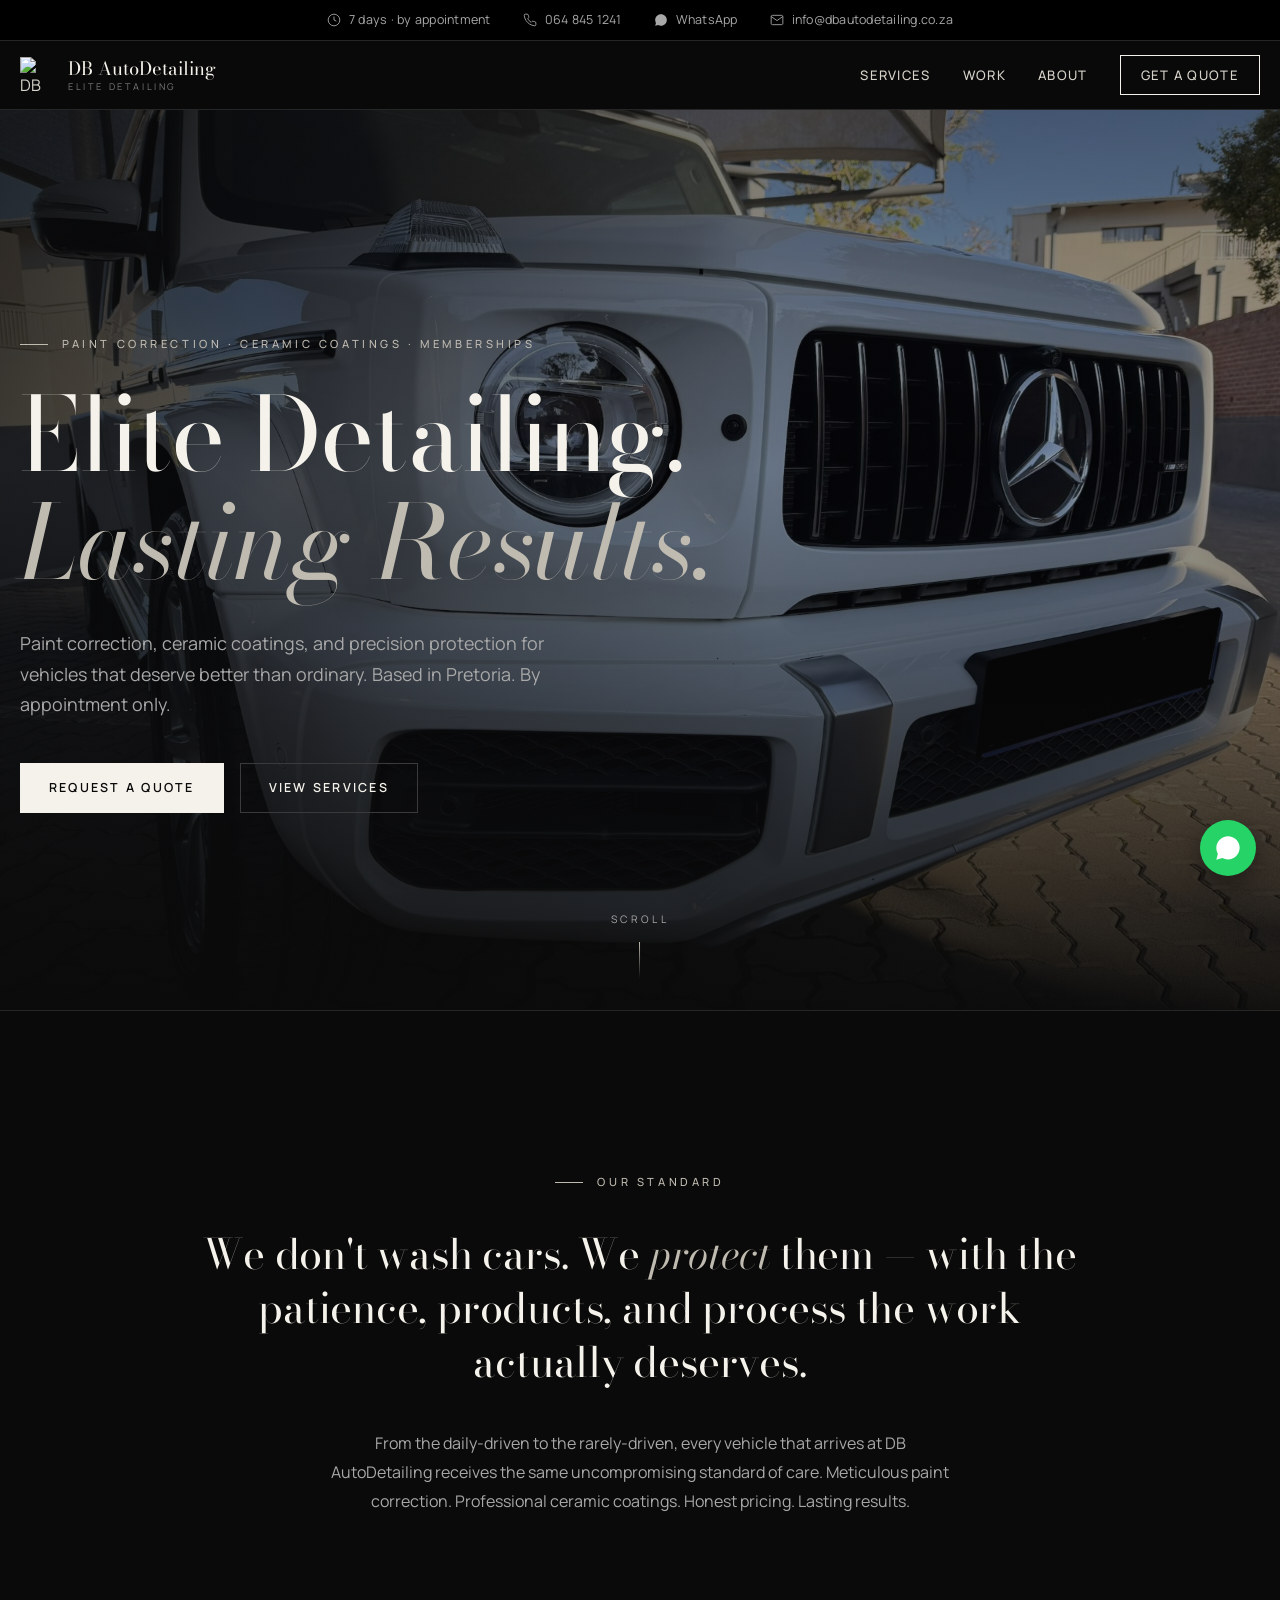
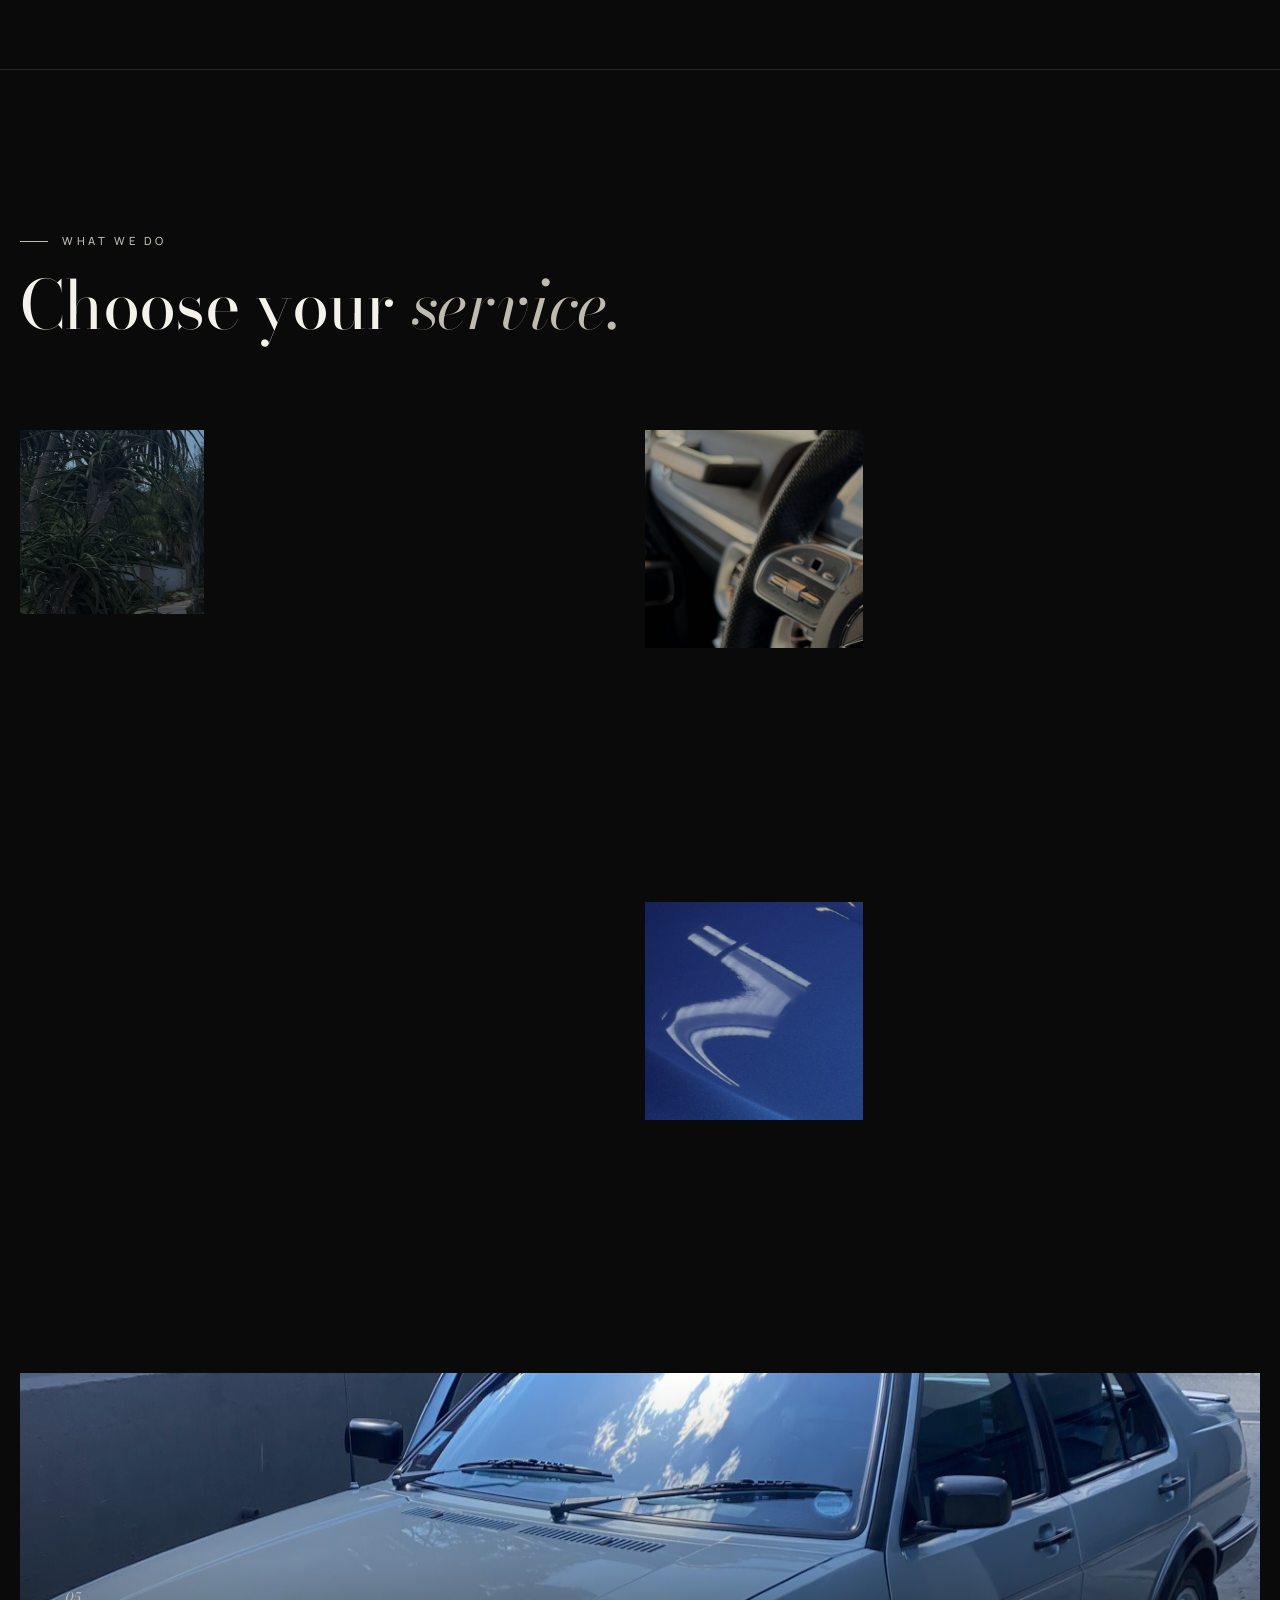
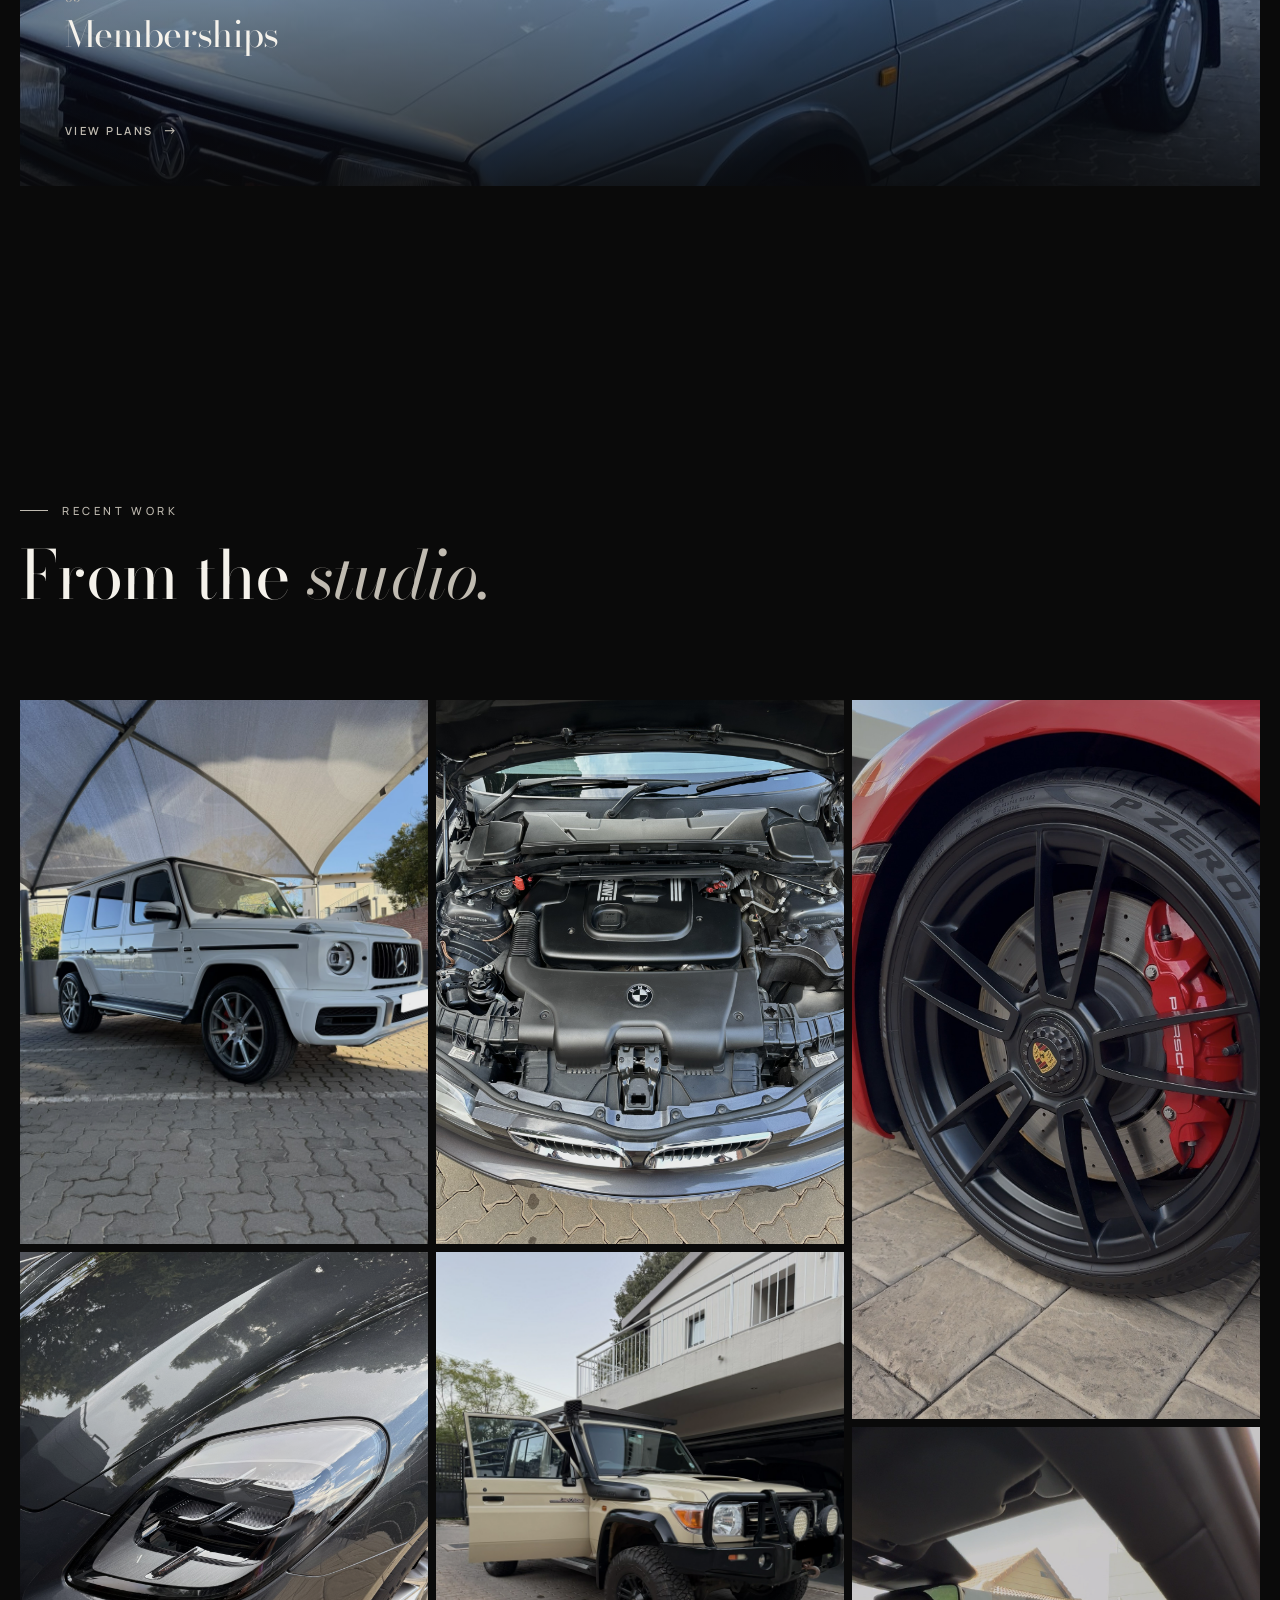
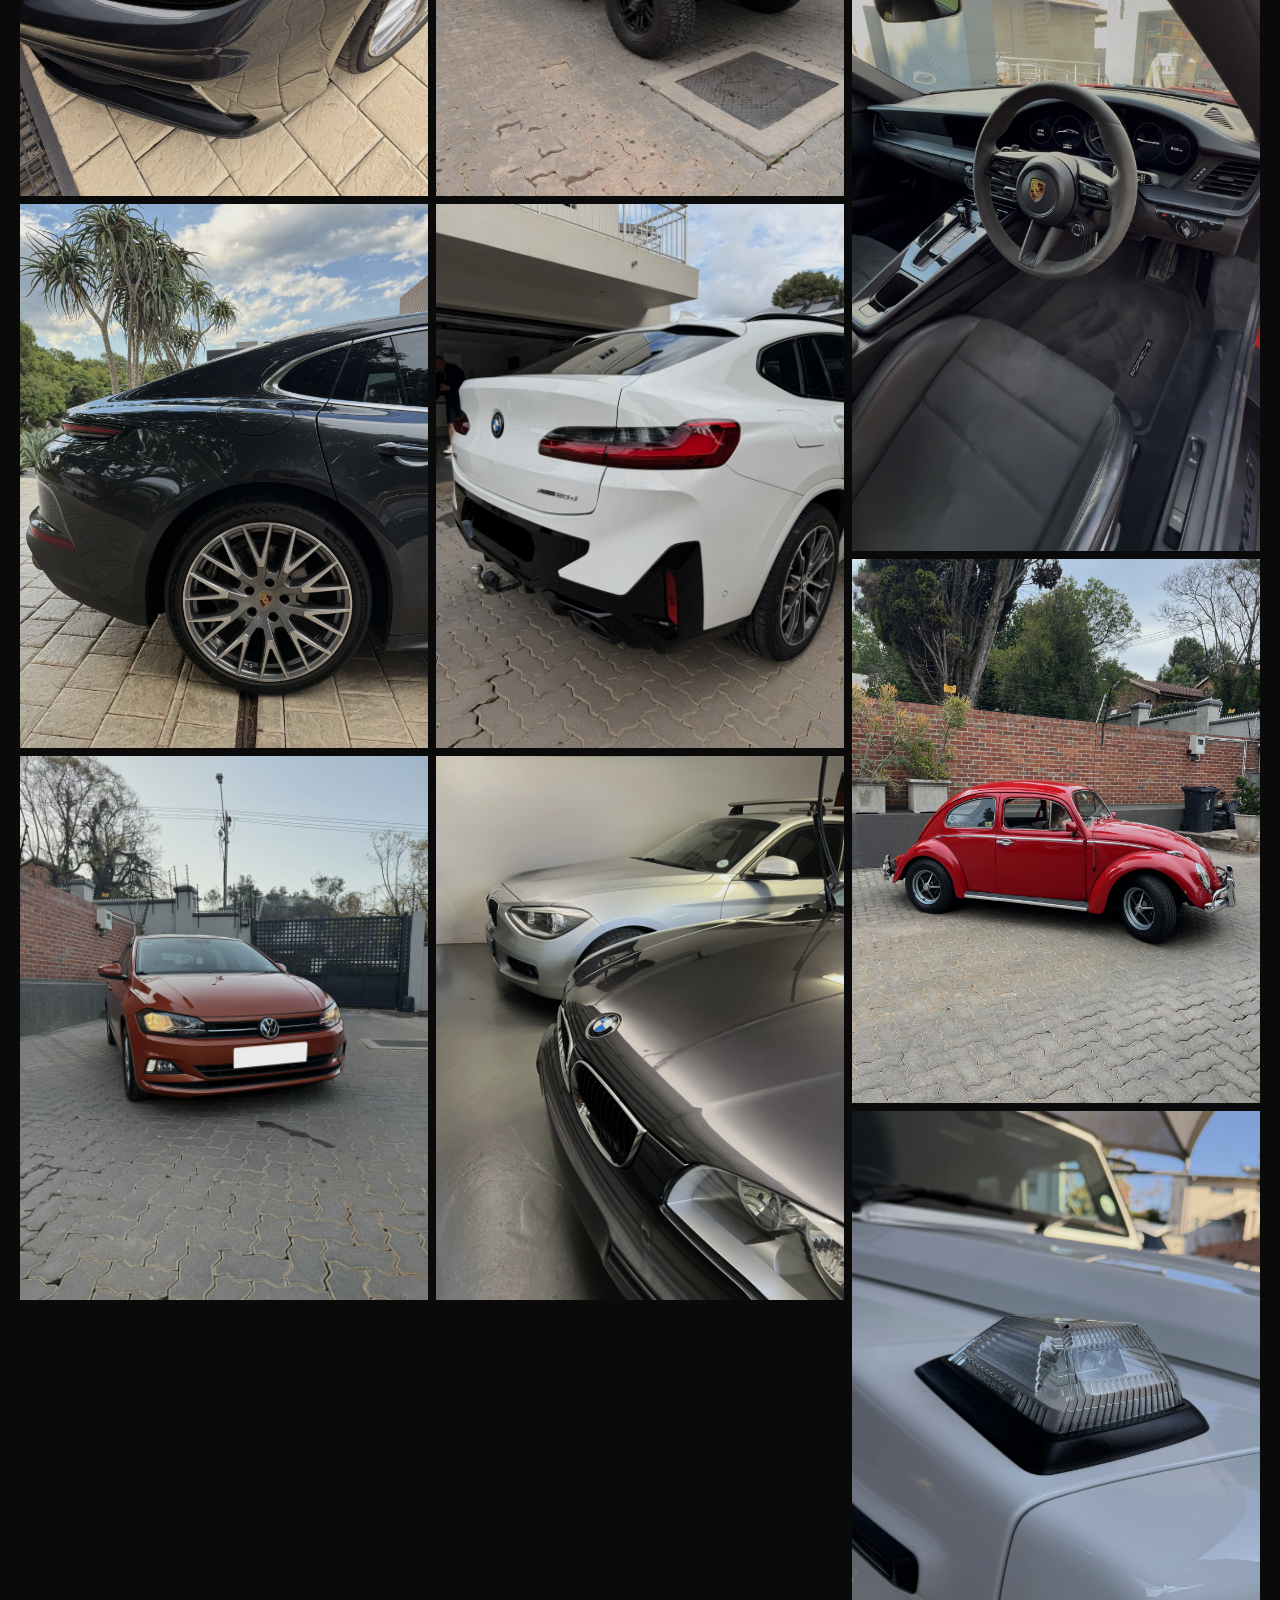
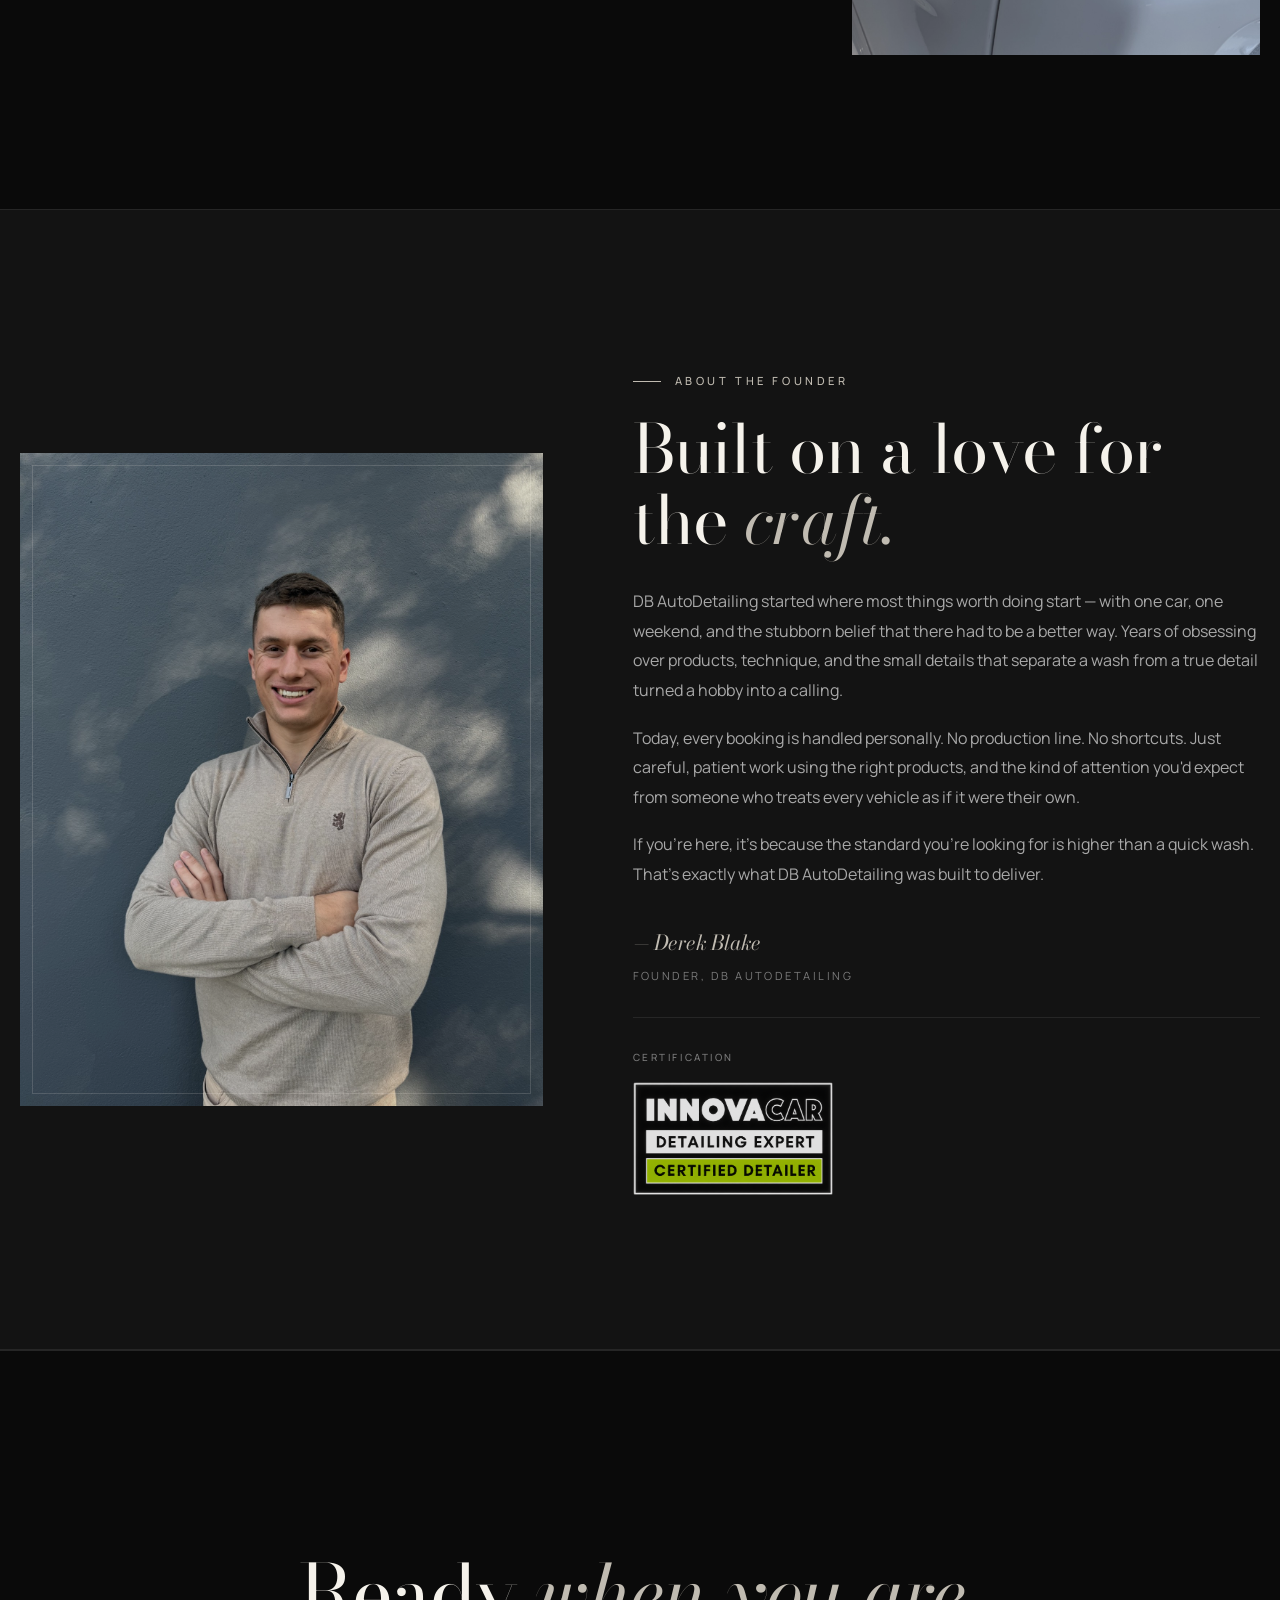
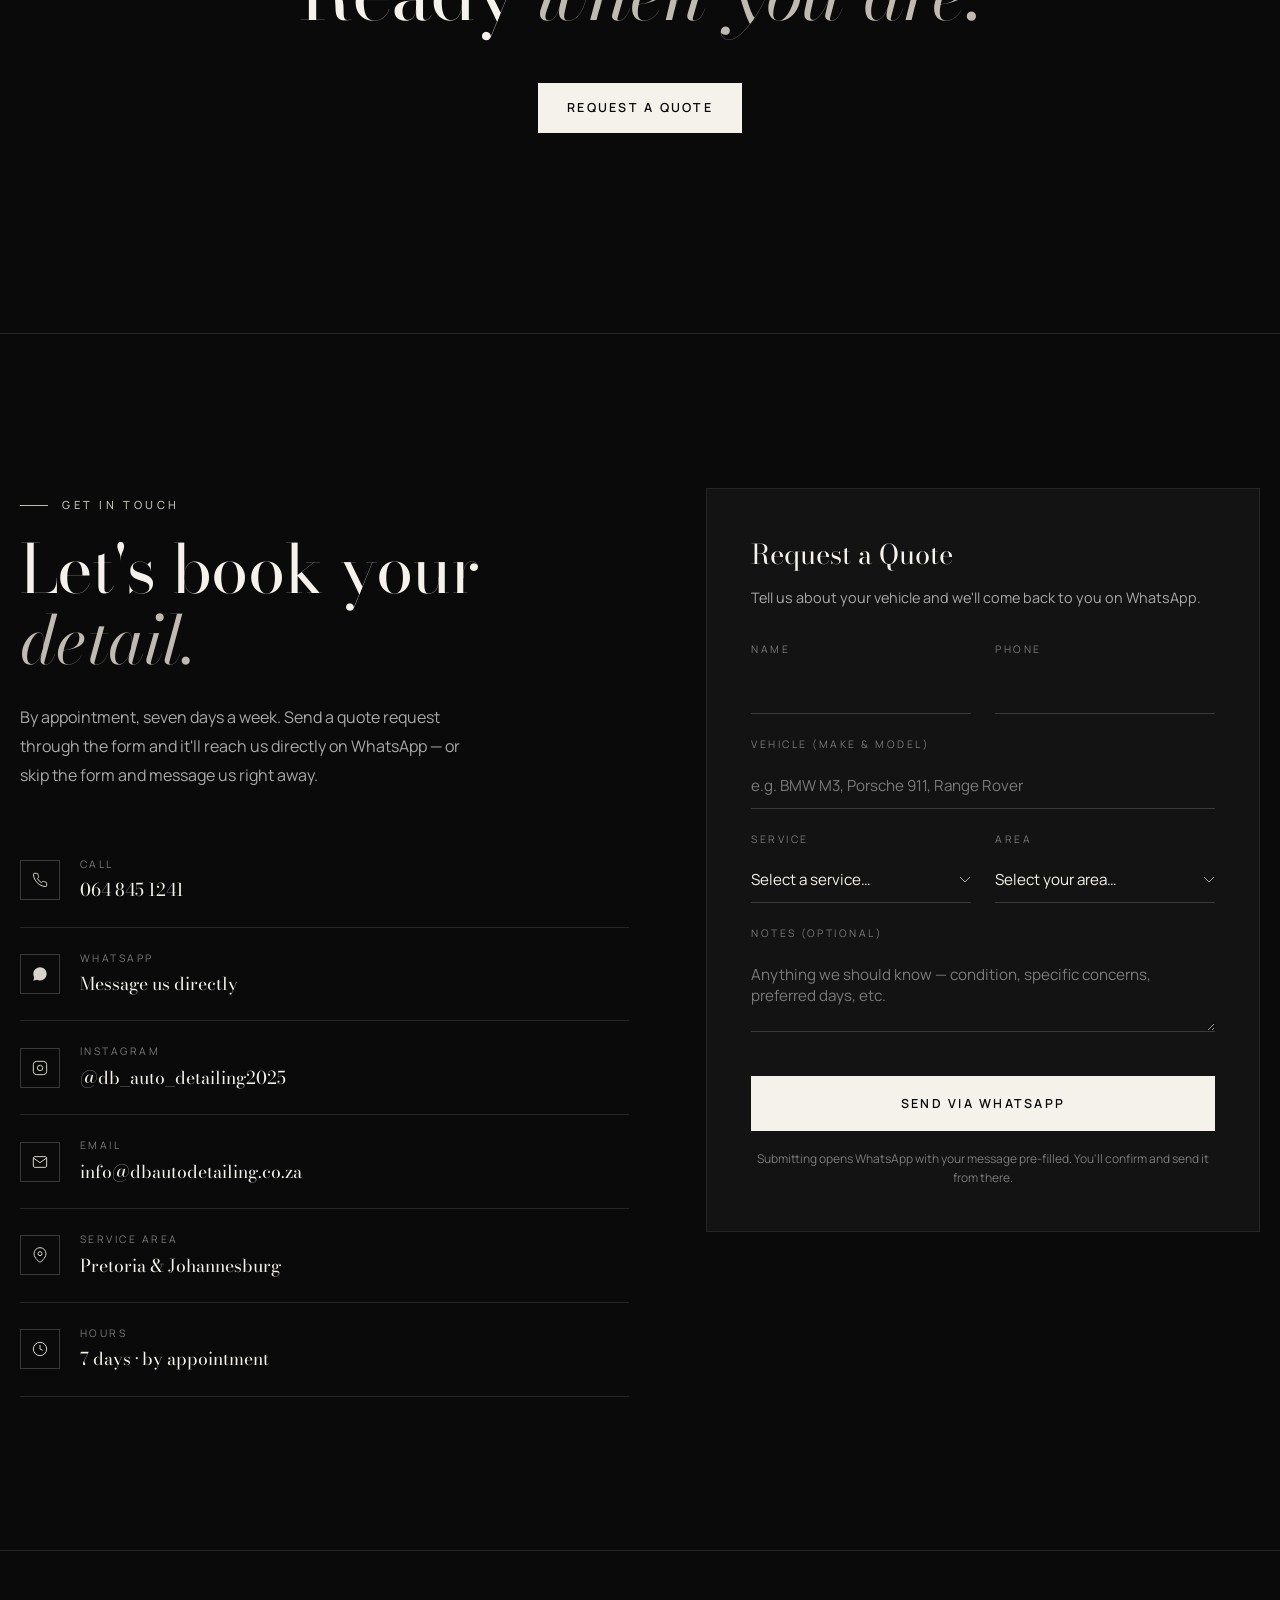
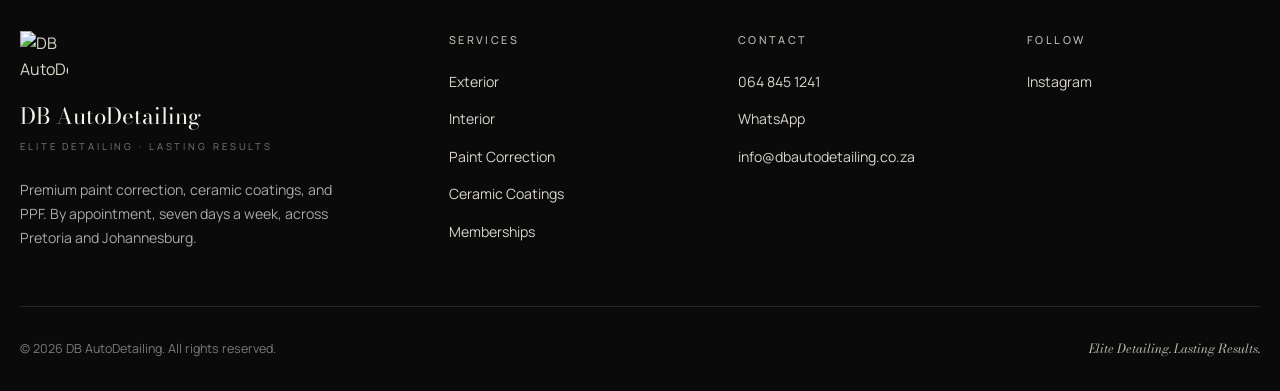
==== index.html @ bf6d747c "Add founder certification badge Insert markup in the founder section to display a "Certification" la" ====
<!DOCTYPE html>
<html lang="en">
<head>
    <link rel="stylesheet" href="styles.css">
    <meta charset="UTF-8">
    <meta name="viewport" content="width=device-width, initial-scale=1.0">
    <title>DB AutoDetailing — Elite Detailing. Lasting Results.</title>
</head>
<body>

    <!-- 1. Utility bar -->
    <div class="utility-bar">
        <div class="utility-bar-inner">

            <span class="utility-item">
                <svg class="utility-icon" viewBox="0 0 24 24" fill="none" stroke="currentColor" stroke-width="1.5">
                    <circle cx="12" cy="12" r="10"/>
                    <polyline points="12 6 12 12 16 14"/>
                </svg>
                <span>7 days · by appointment</span>
            </span>

            <a class="utility-item" href="tel:+27648451241">
                <svg class="utility-icon" viewBox="0 0 24 24" fill="none" stroke="currentColor" stroke-width="1.5">
                    <path d="M22 16.92v3a2 2 0 0 1-2.18 2 19.79 19.79 0 0 1-8.63-3.07 19.5 19.5 0 0 1-6-6 19.79 19.79 0 0 1-3.07-8.67A2 2 0 0 1 4.11 2h3a2 2 0 0 1 2 1.72 12.84 12.84 0 0 0 .7 2.81 2 2 0 0 1-.45 2.11L8.09 9.91a16 16 0 0 0 6 6l1.27-1.27a2 2 0 0 1 2.11-.45 12.84 12.84 0 0 0 2.81.7A2 2 0 0 1 22 16.92z"/>
                </svg>
                <span>064 845 1241</span>
            </a>

            <a class="utility-item" href="https://wa.me/27648451241" target="_blank" rel="noopener">
                <svg class="utility-icon" viewBox="0 0 24 24" fill="currentColor">
                    <path d="M17.5 14.4c-.3-.1-1.8-.9-2-1-.3-.1-.5-.1-.7.1-.2.3-.8 1-.9 1.2-.2.2-.3.2-.6.1-.3-.1-1.3-.5-2.4-1.5-.9-.8-1.5-1.8-1.7-2-.2-.3 0-.5.1-.6.1-.1.3-.3.4-.5.1-.2.2-.3.3-.5.1-.2 0-.4 0-.5-.1-.1-.7-1.6-.9-2.2-.2-.6-.5-.5-.7-.5h-.6c-.2 0-.5.1-.8.4-.3.3-1 1-1 2.5s1.1 2.9 1.2 3.1c.1.2 2.1 3.2 5.1 4.5.7.3 1.3.5 1.7.6.7.2 1.4.2 1.9.1.6-.1 1.8-.7 2-1.4.2-.7.2-1.3.2-1.4-.1-.1-.3-.2-.6-.3M12 2C6.5 2 2 6.5 2 12c0 1.8.5 3.5 1.3 5L2 22l5.2-1.4c1.4.8 3.1 1.2 4.8 1.2 5.5 0 10-4.5 10-10S17.5 2 12 2z"/>
                </svg>
                <span>WhatsApp</span>
            </a>

            <a class="utility-item" href="mailto:info@dbautodetailing.co.za">
                <svg class="utility-icon" viewBox="0 0 24 24" fill="none" stroke="currentColor" stroke-width="1.5">
                    <path d="M4 4h16c1.1 0 2 .9 2 2v12c0 1.1-.9 2-2 2H4c-1.1 0-2-.9-2-2V6c0-1.1.9-2 2-2z"/>
                    <polyline points="22,6 12,13 2,6"/>
                </svg>
                <span>info@dbautodetailing.co.za</span>
            </a>

        </div>
    </div>

    <!-- 2. Navigation -->
    <header class="site-header">
        <nav class="nav">
            <div class="nav-inner">

                <a class="nav-brand" href="#top">
                    <img src="images/logo.png" alt="DB AutoDetailing logo">
                    <span class="nav-brand-text">
                        DB AutoDetailing
                        <small>Elite Detailing</small>
                    </span>
                </a>

                <ul class="nav-links">
                    <li><a href="#services">Services</a></li>
                    <li><a href="#gallery">Work</a></li>
                    <li><a href="#founder">About</a></li>
                    <li><a class="nav-cta" href="#contact">Get a Quote</a></li>
                </ul>

            </div>
        </nav>
    </header>

    <!-- Main content -->
    <main>

        <!-- 3. Hero -->
        <section class="hero" id="top">

            <div class="hero-bg"></div>
            <div class="hero-overlay"></div>

            <div class="hero-inner">
                <p class="eyebrow">Paint Correction · Ceramic Coatings · Memberships</p>

                <h1 class="hero-title">
                    Elite Detailing.<br>
                    <span class="italic">Lasting Results.</span>
                </h1>

                <p class="hero-sub">
                    Paint correction, ceramic coatings, and precision protection for vehicles that deserve better than ordinary. Based in Pretoria. By appointment only.
                </p>

                <div class="hero-ctas">
                    <a class="btn" href="#contact">Request a Quote</a>
                    <a class="btn btn-ghost" href="#services">View Services</a>
                </div>
            </div>

            <div class="hero-scroll">Scroll</div>

        </section>

        <!-- 4. Intro statement -->
        <section class="intro">
            <div class="intro-inner">

                <p class="eyebrow">Our Standard</p>

                <p class="intro-quote">
                    We don't wash cars. We <span class="italic">protect</span> them — with the patience, products, and process the work actually deserves.
                </p>

                <p class="intro-body">
                    From the daily-driven to the rarely-driven, every vehicle that arrives at DB AutoDetailing receives the same uncompromising standard of care. Meticulous paint correction. Professional ceramic coatings. Honest pricing. Lasting results.
                </p>

            </div>
        </section>

        <!-- 5. Services -->
        <section class="services" id="services">
            <div class="services-inner">

                <header class="section-head">
                    <p class="eyebrow">What We Do</p>
                    <h2 class="section-title">Choose your <span class="italic">service.</span></h2>
                </header>

                <div class="services-grid">

                    <!-- Card 01: Exterior -->
                    <!-- IMAGE: Replace with a clean exterior wash/rinse shot -->
                    <a class="service-card" href="exterior.html">
                        <div class="service-card-bg" style="background-image: url('images/carrera.jpg')"></div>
                        <div class="service-card-overlay"></div>
                        <div class="service-card-content">
                            <span class="service-card-num">01</span>
                            <h3 class="service-card-title">Exterior</h3>
                            <p class="service-card-desc">Safe hand washes, full decontamination, and paint-safe maintenance for every vehicle.</p>
                            <span class="service-card-cta">View packages</span>
                        </div>
                    </a>

                    <!-- Card 02: Interior -->
                    <!-- IMAGE: Replace with a clean interior detail shot -->
                    <a class="service-card" href="interior.html">
                        <div class="service-card-bg" style="background-image: url('images/g-63\ wheel.jpg')"></div>
                        <div class="service-card-overlay"></div>
                        <div class="service-card-content">
                            <span class="service-card-num">02</span>
                            <h3 class="service-card-title">Interior</h3>
                            <p class="service-card-desc">Full interior detailing, extraction, and surface care that restores the cabin to its best.</p>
                            <span class="service-card-cta">View packages</span>
                        </div>
                    </a>

                    <!-- Card 03: Paint Correction -->
                    <a class="service-card" href="paint-correction.html">
                        <div class="service-card-bg" style="background-image: url('images/LC\ -\ 4.jpg')"></div>
                        <div class="service-card-overlay"></div>
                        <div class="service-card-content">
                            <span class="service-card-num">03</span>
                            <h3 class="service-card-title">Paint Correction</h3>
                            <p class="service-card-desc">One and two-stage machine polishing to remove swirls, defects, and dullness — restoring true depth and clarity.</p>
                            <span class="service-card-cta">View packages</span>
                        </div>
                    </a>

                    <!-- Card 04: Ceramic Coatings -->
                    <a class="service-card" href="ceramic-coating.html">
                        <div class="service-card-bg" style="background-image: url('images/BMW-m5-top.jpg')"></div>
                        <div class="service-card-overlay"></div>
                        <div class="service-card-content">
                            <span class="service-card-num">04</span>
                            <h3 class="service-card-title">Ceramic Coatings</h3>
                            <p class="service-card-desc">Long-term gloss, protection, and hydrophobic performance. Applied only after proper paint preparation.</p>
                            <span class="service-card-cta">View packages</span>
                        </div>
                    </a>

                    <!-- Card 05: Memberships — full width -->
                    <!-- IMAGE: Replace with your best full-car glamour shot -->
                    <a class="service-card service-card-wide" href="memberships.html">
                        <div class="service-card" style="background-image: url('images/jetta.jpg'); background-position: center 82%"></div>
                        <div class="service-card-overlay"></div>
                        <div class="service-card-content">
                            <span class="service-card-num">05</span>
                            <h3 class="service-card-title">Memberships</h3>
                            <p class="service-card-desc">Priority booking, maintenance washes, and exclusive member rates — for clients who require a consistent standard, not a one-off clean.</p>
                            <span class="service-card-cta">View plans</span>
                        </div>
                    </a>

                </div>

            </div>
        </section>

        <!-- 6. Gallery -->
<section class="gallery" id="gallery">
    <div class="gallery-inner">

        <header class="section-head">
            <p class="eyebrow">Recent Work</p>
            <h2 class="section-title">From the <span class="italic">studio.</span></h2>
        </header>

        <div class="gallery-grid">
            <a class="gallery-item" href="images/g63.jpg"><img src="images/g63.jpg" alt="Mercedes-AMG G63"></a>
            <a class="gallery-item" href="images/porsche-light.jpg"><img src="images/porsche-light.jpg" alt="Porsche headlight"></a>
            <a class="gallery-item" href="images/porsche-wheel.jpg"><img src="images/porsche-wheel.jpg" alt="Porsche wheel"></a>
            <a class="gallery-item" href="images/polo.jpg"><img src="images/polo.jpg" alt="VW Polo"></a>
            <a class="gallery-item" href="images/bmw-hood.jpg"><img src="images/bmw-hood.jpg" alt="BMW hood"></a>
            <a class="gallery-item" href="images/land-cruiser.jpg"><img src="images/land-cruiser.jpg" alt="Land Cruiser"></a>
            <a class="gallery-item" href="images/x4back.jpg"><img src="images/x4back.jpg" alt="BMW X4"></a>
            <a class="gallery-item" href="images/2bmw.jpg"><img src="images/2bmw.jpg" alt="BMW 120d's"></a>
            <a class="gallery-item" href="images/Porsche-Carrera-wheel.jpg"><img src="images/Porsche-Carrera-wheel.jpg" alt="Porsche Carrera wheel"></a>
            <a class="gallery-item" href="images/Porsche-Carrera-interior.jpg"><img src="images/Porsche-Carrera-interior.jpg" alt="Porsche interior"></a>
            <a class="gallery-item" href="images/beetle.jpg"><img src="images/beetle.jpg" alt="VW Beetle"></a>
            <a class="gallery-item" href="images/g-63 indicator.jpg"><img src="images/g-63 indicator.jpg" alt="G63 AMG"></a>
        </div>

    </div>
</section>

        <!-- 7. Founder -->
        <section class="founder" id="founder">
            <div class="founder-inner">

                <div class="founder-image">
                    <img src="images/founder.jpg" alt="DB AutoDetailing — founder portrait">
                </div>

                <div class="founder-text">
                    <p class="eyebrow">About the Founder</p>
                    <h2 class="section-title">Built on a love for the <span class="italic">craft.</span></h2>

                    <p class="founder-body">
                        DB AutoDetailing started where most things worth doing start — with one car, one weekend, and the stubborn belief that there had to be a better way. Years of obsessing over products, technique, and the small details that separate a wash from a true detail turned a hobby into a calling.
                    </p>

                    <p class="founder-body">
                        Today, every booking is handled personally. No production line. No shortcuts. Just careful, patient work using the right products, and the kind of attention you'd expect from someone who treats every vehicle as if it were their own.
                    </p>

                    <p class="founder-body">
                        If you're here, it's because the standard you're looking for is higher than a quick wash. That's exactly what DB AutoDetailing was built to deliver.
                    </p>

                    <div class="founder-signature">
                        — Derek Blake
                        <small>Founder, DB AutoDetailing</small>
                    </div>
                    <div class="founder-credentials">
                        <p class="founder-credentials-label">Certification</p>
                        <img src="images/Innovacar Certified.png" alt="Innovacar Certified Detailer" class="founder-credential-badge">
                    </div>
                </div>

            </div>
        </section>

        <!-- 8. Final CTA -->
        <section class="final-cta">
            <div class="final-cta-inner">
                <h2 class="final-cta-title">
                    Ready <span class="italic">when you are.</span>
                </h2>
                <a class="btn" href="#contact">Request a Quote</a>
            </div>
        </section>

        <!-- 9. Contact + Quote Form -->
        <section class="contact" id="contact">
            <div class="contact-inner">

                <!-- LEFT: info + contact list -->
                <div class="contact-info">
                    <p class="eyebrow">Get in Touch</p>
                    <h2 class="section-title">Let's book your <span class="italic">detail.</span></h2>

                    <p class="contact-intro">
                        By appointment, seven days a week. Send a quote request through the form and it'll reach us directly on WhatsApp — or skip the form and message us right away.
                    </p>

                    <ul class="contact-list">

                        <li>
                            <a href="tel:+27648451241">
                                <span class="contact-icon">
                                    <svg viewBox="0 0 24 24" fill="none" stroke="currentColor" stroke-width="1.5">
                                        <path d="M22 16.92v3a2 2 0 0 1-2.18 2 19.79 19.79 0 0 1-8.63-3.07 19.5 19.5 0 0 1-6-6 19.79 19.79 0 0 1-3.07-8.67A2 2 0 0 1 4.11 2h3a2 2 0 0 1 2 1.72 12.84 12.84 0 0 0 .7 2.81 2 2 0 0 1-.45 2.11L8.09 9.91a16 16 0 0 0 6 6l1.27-1.27a2 2 0 0 1 2.11-.45 12.84 12.84 0 0 0 2.81.7A2 2 0 0 1 22 16.92z"/>
                                    </svg>
                                </span>
                                <span class="contact-text">
                                    <span class="contact-label">Call</span>
                                    <span class="contact-value">064 845 1241</span>
                                </span>
                            </a>
                        </li>

                        <li>
                            <a href="https://wa.me/27648451241" target="_blank" rel="noopener">
                                <span class="contact-icon">
                                    <svg viewBox="0 0 24 24" fill="currentColor">
                                        <path d="M17.5 14.4c-.3-.1-1.8-.9-2-1-.3-.1-.5-.1-.7.1-.2.3-.8 1-.9 1.2-.2.2-.3.2-.6.1-.3-.1-1.3-.5-2.4-1.5-.9-.8-1.5-1.8-1.7-2-.2-.3 0-.5.1-.6.1-.1.3-.3.4-.5.1-.2.2-.3.3-.5.1-.2 0-.4 0-.5-.1-.1-.7-1.6-.9-2.2-.2-.6-.5-.5-.7-.5h-.6c-.2 0-.5.1-.8.4-.3.3-1 1-1 2.5s1.1 2.9 1.2 3.1c.1.2 2.1 3.2 5.1 4.5.7.3 1.3.5 1.7.6.7.2 1.4.2 1.9.1.6-.1 1.8-.7 2-1.4.2-.7.2-1.3.2-1.4-.1-.1-.3-.2-.6-.3M12 2C6.5 2 2 6.5 2 12c0 1.8.5 3.5 1.3 5L2 22l5.2-1.4c1.4.8 3.1 1.2 4.8 1.2 5.5 0 10-4.5 10-10S17.5 2 12 2z"/>
                                    </svg>
                                </span>
                                <span class="contact-text">
                                    <span class="contact-label">WhatsApp</span>
                                    <span class="contact-value">Message us directly</span>
                                </span>
                            </a>
                        </li>

                        <li>
                            <a href="https://instagram.com/db_auto_detailing2025" target="_blank" rel="noopener">
                                <span class="contact-icon">
                                    <svg viewBox="0 0 24 24" fill="none" stroke="currentColor" stroke-width="1.5">
                                        <rect x="2" y="2" width="20" height="20" rx="5"/>
                                        <path d="M16 11.37A4 4 0 1 1 12.63 8 4 4 0 0 1 16 11.37z"/>
                                        <line x1="17.5" y1="6.5" x2="17.51" y2="6.5"/>
                                    </svg>
                                </span>
                                <span class="contact-text">
                                    <span class="contact-label">Instagram</span>
                                    <span class="contact-value">@db_auto_detailing2025</span>
                                </span>
                            </a>
                        </li>

                        <li>
                            <a href="mailto:info@dbautodetailing.co.za">
                                <span class="contact-icon">
                                    <svg viewBox="0 0 24 24" fill="none" stroke="currentColor" stroke-width="1.5">
                                        <path d="M4 4h16c1.1 0 2 .9 2 2v12c0 1.1-.9 2-2 2H4c-1.1 0-2-.9-2-2V6c0-1.1.9-2 2-2z"/>
                                        <polyline points="22,6 12,13 2,6"/>
                                    </svg>
                                </span>
                                <span class="contact-text">
                                    <span class="contact-label">Email</span>
                                    <span class="contact-value">info@dbautodetailing.co.za</span>
                                </span>
                            </a>
                        </li>

                        <li>
                            <div class="contact-static">
                                <span class="contact-icon">
                                    <svg viewBox="0 0 24 24" fill="none" stroke="currentColor" stroke-width="1.5">
                                        <path d="M21 10c0 7-9 13-9 13s-9-6-9-13a9 9 0 0 1 18 0z"/>
                                        <circle cx="12" cy="10" r="3"/>
                                    </svg>
                                </span>
                                <span class="contact-text">
                                    <span class="contact-label">Service Area</span>
                                    <span class="contact-value">Pretoria &amp; Johannesburg</span>
                                </span>
                            </div>
                        </li>

                        <li>
                            <div class="contact-static">
                                <span class="contact-icon">
                                    <svg viewBox="0 0 24 24" fill="none" stroke="currentColor" stroke-width="1.5">
                                        <circle cx="12" cy="12" r="10"/>
                                        <polyline points="12 6 12 12 16 14"/>
                                    </svg>
                                </span>
                                <span class="contact-text">
                                    <span class="contact-label">Hours</span>
                                    <span class="contact-value">7 days · by appointment</span>
                                </span>
                            </div>
                        </li>

                    </ul>
                </div>

                <!-- RIGHT: form -->
                <form class="quote-form" id="quote-form">
                    <h3 class="form-title">Request a Quote</h3>
                    <p class="form-subtitle">
                        Tell us about your vehicle and we'll come back to you on WhatsApp.
                    </p>

                    <div class="form-grid">
                        <div class="form-row">
                            <label for="name">Name</label>
                            <input type="text" id="name" name="name" required>
                        </div>
                        <div class="form-row">
                            <label for="phone">Phone</label>
                            <input type="tel" id="phone" name="phone" required>
                        </div>
                    </div>

                    <div class="form-row">
                        <label for="vehicle">Vehicle (make &amp; model)</label>
                        <input type="text" id="vehicle" name="vehicle" placeholder="e.g. BMW M3, Porsche 911, Range Rover" required>
                    </div>

                    <div class="form-grid">
                        <div class="form-row">
                            <label for="service">Service</label>
                            <select id="service" name="service" required>
                                <option value="">Select a service…</option>
                                <option>Exterior</option>
                                <option>Interior</option>
                                <option>Paint Correction</option>
                                <option>Ceramic Coatings</option>
                                <option>Memberships</option>
                                <option>Not sure — please advise</option>
                            </select>
                        </div>
                        <div class="form-row">
                            <label for="area">Area</label>
                            <select id="area" name="area" required>
                                <option value="">Select your area…</option>
                                <option>Pretoria</option>
                                <option>Johannesburg</option>
                                <option>Other (specify in notes)</option>
                            </select>
                        </div>
                    </div>

                    <div class="form-row">
                        <label for="notes">Notes (optional)</label>
                        <textarea id="notes" name="notes" placeholder="Anything we should know — condition, specific concerns, preferred days, etc."></textarea>
                    </div>

                    <button type="submit" class="btn form-submit">Send via WhatsApp</button>

                    <p class="form-note">
                        Submitting opens WhatsApp with your message pre-filled. You'll confirm and send it from there.
                    </p>
                </form>

            </div>
        </section>

    </main>

    <!-- 10. Footer -->
    <footer class="site-footer">
        <div class="footer-inner">

            <div class="footer-grid">

                <div class="footer-brand">
                    <img src="images/logo.png" alt="DB AutoDetailing">
                    <h3 class="footer-brand-name">DB AutoDetailing</h3>
                    <p class="footer-brand-tag">Elite Detailing · Lasting Results</p>
                    <p class="footer-brand-blurb">
                        Premium paint correction, ceramic coatings, and PPF. By appointment, seven days a week, across Pretoria and Johannesburg.
                    </p>
                </div>

                <div class="footer-col">
                    <h5 class="footer-col-title">Services</h5>
                    <ul>
                        <li><a href="exterior.html">Exterior</a></li>
                        <li><a href="interior.html">Interior</a></li>
                        <li><a href="paint-correction.html">Paint Correction</a></li>
                        <li><a href="ceramic-coatings.html">Ceramic Coatings</a></li>
                        <li><a href="memberships.html">Memberships</a></li>
                    </ul>
                </div>

                <div class="footer-col">
                    <h5 class="footer-col-title">Contact</h5>
                    <ul>
                        <li><a href="tel:+27648451241">064 845 1241</a></li>
                        <li><a href="https://wa.me/27648451241" target="_blank" rel="noopener">WhatsApp</a></li>
                        <li><a href="mailto:info@dbautodetailing.co.za">info@dbautodetailing.co.za</a></li>
                    </ul>
                </div>

                <div class="footer-col">
                    <h5 class="footer-col-title">Follow</h5>
                    <ul>
                        <li><a href="https://instagram.com/db_auto_detailing2025" target="_blank" rel="noopener">Instagram</a></li>
                    </ul>
                </div>

            </div>

            <div class="footer-bottom">
                <span class="footer-copy">
                    © <span id="footer-year"></span> DB AutoDetailing. All rights reserved.
                </span>
                <span class="footer-tagline italic">
                    Elite Detailing. Lasting Results.
                </span>
            </div>

        </div>
    </footer>

    <!-- Floating WhatsApp -->
    <a class="whatsapp-float"
       href="https://wa.me/27648451241"
       target="_blank"
       rel="noopener"
       aria-label="Chat with us on WhatsApp">
        <svg viewBox="0 0 24 24" fill="currentColor" aria-hidden="true">
            <path d="M17.5 14.4c-.3-.1-1.8-.9-2-1-.3-.1-.5-.1-.7.1-.2.3-.8 1-.9 1.2-.2.2-.3.2-.6.1-.3-.1-1.3-.5-2.4-1.5-.9-.8-1.5-1.8-1.7-2-.2-.3 0-.5.1-.6.1-.1.3-.3.4-.5.1-.2.2-.3.3-.5.1-.2 0-.4 0-.5-.1-.1-.7-1.6-.9-2.2-.2-.6-.5-.5-.7-.5h-.6c-.2 0-.5.1-.8.4-.3.3-1 1-1 2.5s1.1 2.9 1.2 3.1c.1.2 2.1 3.2 5.1 4.5.7.3 1.3.5 1.7.6.7.2 1.4.2 1.9.1.6-.1 1.8-.7 2-1.4.2-.7.2-1.3.2-1.4-.1-.1-.3-.2-.6-.3M12 2C6.5 2 2 6.5 2 12c0 1.8.5 3.5 1.3 5L2 22l5.2-1.4c1.4.8 3.1 1.2 4.8 1.2 5.5 0 10-4.5 10-10S17.5 2 12 2z"/>
        </svg>
    </a>

    <script src="script.js"></script>

</body>
</html>
---- styles.css ----
/* ============================================
   DB AUTODETAILING — STYLESHEET
   ============================================ */


/* ============================================
   1. IMPORT FONTS
   ============================================ */

@import url('https://fonts.googleapis.com/css2?family=Bodoni+Moda:ital,wght@0,400;0,500;0,600;1,400&family=Manrope:wght@300;400;500;600;700&display=swap');


/* ============================================
   2. CSS CUSTOM PROPERTIES (VARIABLES)
   ============================================ */

:root {
    /* Colours */
    --bg: #0A0A0A;
    --bg-elevated: #131313;
    --border: #262626;
    --border-bright: #3A3A3A;
    --muted: #7A7A7A;
    --muted-bright: #A8A8A8;
    --text: #D8D4CB;
    --text-bright: #F5F2EB;
    --silver: #C0BBB1;

    /* Fonts */
    --font-display: 'Bodoni Moda', Georgia, serif;
    --font-body: 'Manrope', -apple-system, sans-serif;
}


/* ============================================
   3. RESET & BASE
   ============================================ */

*,
*::before,
*::after {
    box-sizing: border-box;
    margin: 0;
    padding: 0;
}

html {
    scroll-behavior: smooth;
}

body {
    font-family: var(--font-body);
    font-weight: 400;
    background: var(--bg);
    color: var(--text);
    line-height: 1.6;
}

img {
    max-width: 100%;
    display: block;
}

a {
    color: inherit;
    text-decoration: none;
}

/* ============================================
   4. UTILITY BAR
   ============================================ */

.utility-bar {
    background: #000;
    border-bottom: 1px solid var(--border);
    padding: 10px 20px;
    font-size: 0.78rem;
}

.utility-bar-inner {
    max-width: 1320px;
    margin: 0 auto;
    display: flex;
    flex-wrap: wrap;
    justify-content: center;
    gap: 12px 32px;
}

.utility-item {
    display: inline-flex;
    align-items: center;
    gap: 8px;
    color: var(--muted-bright);
    letter-spacing: 0.02em;
    transition: color 0.25s ease;
}

a.utility-item:hover {
    color: var(--text-bright);
}

.utility-icon {
    width: 14px;
    height: 14px;
    flex-shrink: 0;
}

/* ============================================
   5. NAVIGATION
   ============================================ */

.site-header {
    position: sticky;
    top: 0;
    z-index: 50;
    background: rgba(10, 10, 10, 0.92);
    backdrop-filter: blur(14px);
    -webkit-backdrop-filter: blur(14px);
    border-bottom: 1px solid var(--border);
}

.nav {
    padding: 16px 20px;
}

.nav-inner {
    max-width: 1320px;
    margin: 0 auto;
    display: flex;
    align-items: center;
    justify-content: space-between;
    gap: 24px;
}

/* Brand (logo + name) */
.nav-brand {
    display: flex;
    align-items: center;
    gap: 12px;
}

.nav-brand img {
    width: 36px;
    height: 36px;
    object-fit: contain;
}

.nav-brand-text {
    font-family: var(--font-display);
    font-size: 1.15rem;
    color: var(--text-bright);
    line-height: 1.1;
}

.nav-brand-text small {
    display: block;
    font-family: var(--font-body);
    font-size: 0.58rem;
    letter-spacing: 0.28em;
    text-transform: uppercase;
    color: var(--muted);
    margin-top: 4px;
}

/* Nav links */
.nav-links {
    list-style: none;
    display: flex;
    align-items: center;
    gap: 32px;
}

.nav-links a {
    font-size: 0.82rem;
    font-weight: 500;
    letter-spacing: 0.1em;
    text-transform: uppercase;
    color: var(--text);
    transition: color 0.25s ease;
}

.nav-links a:hover {
    color: var(--text-bright);
}

/* The "Get a Quote" button */
.nav-cta {
    border: 1px solid var(--text-bright);
    padding: 10px 20px;
    color: var(--text-bright);
    transition: background 0.3s ease, color 0.3s ease;
}

.nav-cta:hover {
    background: var(--text-bright);
    color: var(--bg);
}

/* ============================================
   6. REUSABLE BUTTONS
   ============================================ */

.btn {
    display: inline-flex;
    align-items: center;
    gap: 10px;
    padding: 14px 28px;
    font-family: var(--font-body);
    font-size: 0.78rem;
    font-weight: 600;
    letter-spacing: 0.18em;
    text-transform: uppercase;
    border: 1px solid var(--text-bright);
    background: var(--text-bright);
    color: var(--bg);
    cursor: pointer;
    transition: background 0.3s ease, color 0.3s ease, border-color 0.3s ease;
}

.btn:hover {
    background: transparent;
    color: var(--text-bright);
}

.btn-ghost {
    background: transparent;
    color: var(--text-bright);
    border-color: var(--border-bright);
}

.btn-ghost:hover {
    background: transparent;
    color: var(--text-bright);
    border-color: var(--text-bright);
}


/* ============================================
   7. SHARED TYPOGRAPHY
   ============================================ */

.eyebrow {
    font-family: var(--font-body);
    font-size: 0.7rem;
    font-weight: 500;
    letter-spacing: 0.32em;
    text-transform: uppercase;
    color: var(--silver);
    display: inline-flex;
    align-items: center;
    gap: 14px;
}

.eyebrow::before {
    content: "";
    width: 28px;
    height: 1px;
    background: var(--silver);
}

.italic {
    font-style: italic;
    color: var(--silver);
}


/* ============================================
   8. HERO
   ============================================ */

.hero {
    position: relative;
    min-height: 100vh;
    display: flex;
    align-items: center;
    padding: 120px 20px 100px;
    overflow: hidden;
}

.hero-bg {
    position: absolute;
    inset: 0;
    background-image: url('images/hero-g63.jpg');
    background-size: cover;
    background-position: center;
    z-index: 1;
}

.hero-overlay {
    position: absolute;
    inset: 0;
    background:
        linear-gradient(180deg, rgba(10,10,10,0.5) 0%, rgba(10,10,10,0.3) 40%, rgba(10,10,10,0.95) 100%),
        linear-gradient(90deg, rgba(10,10,10,0.7) 0%, rgba(10,10,10,0.1) 60%);
    z-index: 2;
}

.hero-inner {
    position: relative;
    z-index: 3;
    max-width: 1320px;
    margin: 0 auto;
    width: 100%;
}

.hero-title {
    font-family: var(--font-display);
    font-weight: 400;
    font-size: clamp(2.8rem, 8vw, 6.5rem);
    line-height: 1.05;
    letter-spacing: -0.01em;
    color: var(--text-bright);
    margin: 28px 0 32px;
}

.hero-sub {
    font-size: clamp(1rem, 1.4vw, 1.15rem);
    color: var(--muted-bright);
    max-width: 560px;
    line-height: 1.7;
    margin-bottom: 44px;
}

.hero-ctas {
    display: flex;
    flex-wrap: wrap;
    gap: 16px;
}

.hero-scroll {
    position: absolute;
    bottom: 32px;
    left: 50%;
    transform: translateX(-50%);
    z-index: 3;
    font-size: 0.65rem;
    letter-spacing: 0.32em;
    text-transform: uppercase;
    color: var(--muted-bright);
    display: flex;
    flex-direction: column;
    align-items: center;
    gap: 14px;
}

.hero-scroll::after {
    content: "";
    width: 1px;
    height: 36px;
    background: linear-gradient(to bottom, var(--silver), transparent);
}

/* ============================================
   9. BENTO GRID
   ============================================ */

.bento {
    padding: 24px 20px;
    background: var(--bg);
}

.bento-inner {
    max-width: 1320px;
    margin: 0 auto;
    display: grid;
    grid-template-columns: repeat(6, 1fr);
    grid-auto-rows: 160px;
    gap: 12px;
}

/* Each cell's position in the grid */
.bento-cell-1 { grid-column: span 3; grid-row: span 2; }
.bento-cell-2 { grid-column: span 2; grid-row: span 1; }
.bento-cell-3 { grid-column: span 1; grid-row: span 1; }
.bento-cell-4 { grid-column: span 3; grid-row: span 1; }
.bento-cell-5 { grid-column: span 2; grid-row: span 1; }
.bento-cell-6 { grid-column: span 2; grid-row: span 1; }
.bento-cell-7 { grid-column: span 2; grid-row: span 1; }

/* Shared cell styles */
.bento-cell {
    background: var(--bg-elevated);
    border: 1px solid var(--border);
    position: relative;
    overflow: hidden;
    display: flex;
    align-items: center;
    justify-content: center;
    transition: border-color 0.3s ease, transform 0.4s ease;
}

.bento-cell:hover {
    border-color: var(--border-bright);
    transform: translateY(-2px);
}

.bento-placeholder {
    font-size: 0.65rem;
    letter-spacing: 0.24em;
    text-transform: uppercase;
    color: var(--muted);
}

/* ============================================
   10. INTRO STATEMENT
   ============================================ */

.intro {
    padding: clamp(80px, 12vw, 160px) 20px;
    text-align: center;
    border-top: 1px solid var(--border);
    border-bottom: 1px solid var(--border);
}

.intro-inner {
    max-width: 920px;
    margin: 0 auto;
}

.intro .eyebrow {
    margin-bottom: 36px;
}

.intro-quote {
    font-family: var(--font-display);
    font-weight: 400;
    font-size: clamp(1.5rem, 3.5vw, 2.6rem);
    line-height: 1.3;
    letter-spacing: -0.005em;
    color: var(--text-bright);
    margin-bottom: 40px;
}

.intro-body {
    max-width: 620px;
    margin: 0 auto;
    font-size: 1rem;
    line-height: 1.8;
    color: var(--muted-bright);
}

/* ============================================
   11. SHARED SECTION HEAD PATTERN
   ============================================ */

.section-head {
    margin-bottom: clamp(48px, 7vw, 96px);
}

.section-head .eyebrow {
    margin-bottom: 20px;
}

.section-title {
    font-family: var(--font-display);
    font-weight: 400;
    font-size: clamp(2.2rem, 5.5vw, 4.2rem);
    line-height: 1.05;
    letter-spacing: -0.01em;
    color: var(--text-bright);
}


/* ============================================
   SERVICES SECTION
   Replaces the old Packages + Pricing sections.
   Append this above the responsive media queries
   in styles.css.
   ============================================ */

.services {
    padding: clamp(80px, 12vw, 160px) 20px;
}

.services-inner {
    max-width: 1320px;
    margin: 0 auto;
}

/* 2x2 grid + full-width 5th card */
.services-grid {
    display: grid;
    grid-template-columns: 1fr 1fr;
    gap: 10px;
}

/* Individual card */
.service-card {
    position: relative;
    display: block;
    aspect-ratio: 4 / 3;
    overflow: hidden;
    text-decoration: none;
    color: inherit;
}

/* Memberships card spans both columns */
.service-card-wide {
    grid-column: span 2;
    aspect-ratio: 21 / 7;
}

/* Background image layer */
.service-card-bg {
    position: absolute;
    inset: 0;
    background-size: cover;
    background-position: center;
    filter: brightness(0.72);
    transition: transform 0.9s ease, filter 0.5s ease;
    will-change: transform;
}

.service-card:hover .service-card-bg {
    transform: scale(1.04);
    filter: brightness(0.55);
}

/* Gradient overlay — heavier at bottom for legibility */
.service-card-overlay {
    position: absolute;
    inset: 0;
    background: linear-gradient(
        to top,
        rgba(10, 10, 10, 0.88) 0%,
        rgba(10, 10, 10, 0.25) 55%,
        transparent 100%
    );
    z-index: 1;
    transition: background 0.5s ease;
}

.service-card:hover .service-card-overlay {
    background: linear-gradient(
        to top,
        rgba(10, 10, 10, 0.94) 0%,
        rgba(10, 10, 10, 0.45) 60%,
        rgba(10, 10, 10, 0.1) 100%
    );
}

/* Text content — pinned to bottom-left */
.service-card-content {
    position: absolute;
    bottom: 0;
    left: 0;
    right: 0;
    padding: clamp(24px, 3.5vw, 48px);
    z-index: 2;
    display: flex;
    flex-direction: column;
    gap: 6px;
}

.service-card-num {
    font-family: var(--font-display);
    font-style: italic;
    font-size: 0.82rem;
    color: var(--silver);
    letter-spacing: 0.08em;
    margin-bottom: 2px;
}

.service-card-title {
    font-family: var(--font-display);
    font-weight: 400;
    font-size: clamp(1.7rem, 2.8vw, 2.6rem);
    color: var(--text-bright);
    line-height: 1.05;
    letter-spacing: -0.01em;
}

/* Description: hidden by default, revealed on hover */
.service-card-desc {
    font-size: 0.88rem;
    color: var(--muted-bright);
    line-height: 1.65;
    max-width: 560px;
    opacity: 0;
    transform: translateY(6px);
    transition: opacity 0.35s ease, transform 0.35s ease;
    margin-top: 2px;
}

.service-card:hover .service-card-desc {
    opacity: 1;
    transform: translateY(0);
}

/* CTA label */
.service-card-cta {
    display: inline-flex;
    align-items: center;
    gap: 10px;
    font-family: var(--font-body);
    font-size: 0.7rem;
    font-weight: 600;
    letter-spacing: 0.22em;
    text-transform: uppercase;
    color: var(--silver);
    margin-top: 6px;
    transition: color 0.3s ease, gap 0.3s ease;
}

.service-card-cta::after {
    content: "→";
    font-size: 0.85rem;
    transition: transform 0.3s ease;
}

.service-card:hover .service-card-cta {
    color: var(--text-bright);
    gap: 14px;
}

.service-card:hover .service-card-cta::after {
    transform: translateX(4px);
}

/* ============================================
   SERVICES — RESPONSIVE
   ============================================ */

   /* ============================================
   SERVICE PAGES — SHARED STYLES
   Append to styles.css above the @media queries.
   Used by: exterior, interior, paint-correction,
   ceramic-coatings, memberships pages.
   ============================================ */


/* --- Page Hero (smaller than homepage hero) --- */

.page-hero {
    position: relative;
    height: 52vh;
    min-height: 360px;
    display: flex;
    align-items: flex-end;
    padding: 0 20px 64px;
    overflow: hidden;
}

.page-hero-bg {
    position: absolute;
    inset: 0;
    background-size: cover;
    background-position: center;
    filter: brightness(0.55);
    z-index: 1;
}

.page-hero-overlay {
    position: absolute;
    inset: 0;
    background:
        linear-gradient(180deg, rgba(10,10,10,0.3) 0%, rgba(10,10,10,0.95) 100%),
        linear-gradient(90deg, rgba(10,10,10,0.5) 0%, transparent 70%);
    z-index: 2;
}

.page-hero-inner {
    position: relative;
    z-index: 3;
    max-width: 1320px;
    margin: 0 auto;
    width: 100%;
    display: flex;
    flex-direction: column;
    gap: 16px;
}

.page-back {
    display: inline-flex;
    align-items: center;
    gap: 8px;
    font-size: 0.72rem;
    font-weight: 500;
    letter-spacing: 0.18em;
    text-transform: uppercase;
    color: var(--muted-bright);
    transition: color 0.25s ease;
    margin-bottom: 4px;
}

.page-back:hover {
    color: var(--text-bright);
}

.page-hero-inner .eyebrow {
    margin-bottom: 0;
}

.page-hero-title {
    font-family: var(--font-display);
    font-weight: 400;
    font-size: clamp(2.4rem, 6vw, 5rem);
    line-height: 1.05;
    letter-spacing: -0.01em;
    color: var(--text-bright);
}


/* --- Page Intro --- */

.page-intro {
    padding: clamp(48px, 7vw, 80px) 20px;
    border-bottom: 1px solid var(--border);
}

.page-intro-inner {
    max-width: 800px;
    margin: 0 auto;
}

.page-intro-text {
    font-size: clamp(1rem, 1.4vw, 1.12rem);
    line-height: 1.85;
    color: var(--muted-bright);
}


/* --- Service List wrapper --- */

.service-list {
    padding: 0 20px;
}

.service-list-inner {
    max-width: 1320px;
    margin: 0 auto;
}


/* --- Individual Service Detail --- */

.service-detail {
    border-top: 1px solid var(--border);
    padding: clamp(48px, 7vw, 96px) 0;
}

.service-detail:last-child {
    border-bottom: 1px solid var(--border);
}


/* Header: number + title + meta row */

.service-detail-header {
    margin-bottom: 32px;
}

.service-detail-num {
    display: block;
    font-family: var(--font-display);
    font-style: italic;
    font-size: 0.9rem;
    color: var(--silver);
    letter-spacing: 0.08em;
    margin-bottom: 12px;
}

.service-detail-title {
    font-family: var(--font-display);
    font-weight: 400;
    font-size: clamp(1.8rem, 3.5vw, 3rem);
    color: var(--text-bright);
    line-height: 1.05;
    letter-spacing: -0.01em;
    margin-bottom: 24px;
}

.service-detail-meta {
    display: flex;
    align-items: center;
    flex-wrap: wrap;
    gap: 0;
}

.service-meta-item {
    display: flex;
    flex-direction: column;
    gap: 4px;
    padding: 16px 28px 16px 0;
}

.service-meta-item:first-child {
    padding-left: 0;
}

.service-meta-label {
    font-size: 0.62rem;
    font-weight: 500;
    letter-spacing: 0.26em;
    text-transform: uppercase;
    color: var(--muted);
}

.service-meta-value {
    font-family: var(--font-display);
    font-size: 1.5rem;
    color: var(--text-bright);
    line-height: 1;
}

.service-meta-divider {
    width: 1px;
    height: 40px;
    background: var(--border);
    margin: 0 28px 0 0;
    flex-shrink: 0;
}

.service-badge {
    display: inline-flex;
    align-items: center;
    font-family: var(--font-body);
    font-size: 0.62rem;
    font-weight: 500;
    letter-spacing: 0.22em;
    text-transform: uppercase;
    color: var(--silver);
    border: 1px solid var(--border-bright);
    padding: 6px 12px;
    margin-left: 4px;
    align-self: center;
}


/* Description */

.service-detail-desc {
    font-size: 0.98rem;
    line-height: 1.85;
    color: var(--muted-bright);
    max-width: 780px;
    margin-bottom: 40px;
}


/* Two-column: Includes + Best For */

.service-detail-columns {
    display: grid;
    grid-template-columns: 1fr 1fr;
    gap: clamp(32px, 5vw, 80px);
    margin-bottom: 40px;
}

.service-col-title {
    font-size: 0.68rem;
    font-weight: 500;
    letter-spacing: 0.26em;
    text-transform: uppercase;
    color: var(--silver);
    margin-bottom: 20px;
}

.service-col-list {
    list-style: none;
    display: flex;
    flex-direction: column;
    gap: 10px;
}

.service-col-list li {
    font-size: 0.9rem;
    color: var(--text);
    line-height: 1.5;
    padding-left: 20px;
    position: relative;
}

.service-col-list li::before {
    content: "";
    position: absolute;
    left: 0;
    top: 10px;
    width: 10px;
    height: 1px;
    background: var(--silver);
}


/* Important note box */

.service-note {
    display: flex;
    align-items: flex-start;
    gap: 12px;
    background: var(--bg-elevated);
    border: 1px solid var(--border);
    border-left: 2px solid var(--silver);
    padding: 18px 20px;
    margin-bottom: 40px;
    max-width: 640px;
}

.service-note svg {
    color: var(--silver);
}

.service-note p {
    font-size: 0.88rem;
    color: var(--muted-bright);
    line-height: 1.6;
}


/* CTA row at bottom of each service */

.service-detail-cta {
    display: flex;
    flex-wrap: wrap;
    gap: 14px;
}


/* --- Pricing / footnotes --- */

.page-footnotes {
    padding: clamp(32px, 4vw, 56px) 20px;
    border-top: 1px solid var(--border);
    background: var(--bg-elevated);
}

.page-footnotes-inner {
    max-width: 1320px;
    margin: 0 auto;
    display: flex;
    flex-wrap: wrap;
    gap: 12px 48px;
}

.page-footnote {
    font-size: 0.8rem;
    color: var(--muted);
    line-height: 1.6;
    padding-left: 16px;
    position: relative;
}

.page-footnote::before {
    content: "*";
    position: absolute;
    left: 0;
    color: var(--silver);
}


/* ============================================
   MEMBERSHIP PAGE — SPECIFIC STYLES
   ============================================ */

.membership-category {
    padding: clamp(48px, 7vw, 80px) 20px;
    border-bottom: 1px solid var(--border);
}

.membership-category-inner {
    max-width: 1320px;
    margin: 0 auto;
}

.membership-category-intro {
    max-width: 680px;
    margin-bottom: clamp(40px, 5vw, 64px);
}

.membership-category-intro p {
    font-size: 0.96rem;
    color: var(--muted-bright);
    line-height: 1.8;
    margin-top: 16px;
}

.membership-grid {
    display: grid;
    grid-template-columns: repeat(3, 1fr);
    gap: 12px;
}

.membership-card {
    background: var(--bg-elevated);
    border: 1px solid var(--border);
    padding: clamp(28px, 3.5vw, 44px);
    display: flex;
    flex-direction: column;
    gap: 0;
    transition: border-color 0.3s ease;
}

.membership-card:hover {
    border-color: var(--border-bright);
}

.membership-card-tier {
    font-size: 0.62rem;
    font-weight: 500;
    letter-spacing: 0.28em;
    text-transform: uppercase;
    color: var(--silver);
    margin-bottom: 12px;
}

.membership-card-title {
    font-family: var(--font-display);
    font-weight: 400;
    font-size: clamp(1.4rem, 2.2vw, 1.9rem);
    color: var(--text-bright);
    line-height: 1.1;
    margin-bottom: 20px;
}

.membership-card-price {
    font-family: var(--font-display);
    font-size: clamp(1.6rem, 2.5vw, 2.2rem);
    color: var(--text-bright);
    line-height: 1;
    margin-bottom: 4px;
}

.membership-card-price-note {
    font-size: 0.72rem;
    color: var(--muted);
    letter-spacing: 0.1em;
    margin-bottom: 28px;
}

.membership-card-divider {
    height: 1px;
    background: var(--border);
    margin-bottom: 24px;
}

.membership-card-includes-title {
    font-size: 0.62rem;
    font-weight: 500;
    letter-spacing: 0.26em;
    text-transform: uppercase;
    color: var(--silver);
    margin-bottom: 14px;
}

.membership-card-list {
    list-style: none;
    display: flex;
    flex-direction: column;
    gap: 10px;
    margin-bottom: 28px;
    flex: 1;
}

.membership-card-list li {
    font-size: 0.88rem;
    color: var(--text);
    line-height: 1.5;
    padding-left: 18px;
    position: relative;
}

.membership-card-list li::before {
    content: "";
    position: absolute;
    left: 0;
    top: 9px;
    width: 8px;
    height: 1px;
    background: var(--silver);
}

.membership-card-bestfor-title {
    font-size: 0.62rem;
    font-weight: 500;
    letter-spacing: 0.26em;
    text-transform: uppercase;
    color: var(--muted);
    margin-bottom: 10px;
}

.membership-card-bestfor {
    font-size: 0.84rem;
    color: var(--muted);
    line-height: 1.6;
}

/* How it works section */
.membership-how {
    padding: clamp(48px, 6vw, 80px) 20px;
    background: var(--bg-elevated);
    border-bottom: 1px solid var(--border);
}

.membership-how-inner {
    max-width: 1320px;
    margin: 0 auto;
}

.membership-how-grid {
    display: grid;
    grid-template-columns: repeat(3, 1fr);
    gap: clamp(24px, 4vw, 56px);
    margin-top: clamp(32px, 4vw, 48px);
}

.membership-how-item {
    display: flex;
    flex-direction: column;
    gap: 12px;
}

.membership-how-num {
    font-family: var(--font-display);
    font-style: italic;
    font-size: 0.85rem;
    color: var(--silver);
}

.membership-how-item h4 {
    font-family: var(--font-display);
    font-weight: 400;
    font-size: 1.2rem;
    color: var(--text-bright);
}

.membership-how-item p {
    font-size: 0.88rem;
    color: var(--muted-bright);
    line-height: 1.7;
}


/* ============================================
   CERAMIC COATINGS — SPECIFIC STYLES
   ============================================ */

.ceramic-booking-rule {
    background: var(--bg-elevated);
    border: 1px solid var(--border);
    border-left: 2px solid var(--silver);
    padding: clamp(28px, 4vw, 48px);
    margin-bottom: clamp(48px, 6vw, 80px);
}

.ceramic-booking-rule h3 {
    font-family: var(--font-display);
    font-weight: 400;
    font-size: 1.3rem;
    color: var(--text-bright);
    margin-bottom: 16px;
}

.ceramic-booking-rule p {
    font-size: 0.92rem;
    color: var(--muted-bright);
    line-height: 1.75;
    max-width: 640px;
    margin-bottom: 12px;
}

.ceramic-booking-rule p:last-child {
    margin-bottom: 0;
}

.ceramic-add-ons-grid {
    display: grid;
    grid-template-columns: repeat(3, 1fr);
    gap: 12px;
}

.ceramic-card {
    background: var(--bg-elevated);
    border: 1px solid var(--border);
    padding: clamp(24px, 3vw, 40px);
    display: flex;
    flex-direction: column;
    gap: 0;
    transition: border-color 0.3s ease;
}

.ceramic-card:hover {
    border-color: var(--border-bright);
}

.ceramic-card-price {
    font-family: var(--font-display);
    font-size: clamp(1.6rem, 2.4vw, 2rem);
    color: var(--text-bright);
    line-height: 1;
    margin-bottom: 4px;
}

.ceramic-card-title {
    font-family: var(--font-display);
    font-weight: 400;
    font-size: clamp(1.1rem, 1.8vw, 1.4rem);
    color: var(--text-bright);
    line-height: 1.2;
    margin-bottom: 16px;
    margin-top: 8px;
}

.ceramic-card-desc {
    font-size: 0.88rem;
    color: var(--muted-bright);
    line-height: 1.7;
    margin-bottom: 20px;
    flex: 1;
}

.ceramic-card-divider {
    height: 1px;
    background: var(--border);
    margin-bottom: 16px;
}

.ceramic-card-bestfor-title {
    font-size: 0.6rem;
    font-weight: 500;
    letter-spacing: 0.26em;
    text-transform: uppercase;
    color: var(--silver);
    margin-bottom: 10px;
}

.ceramic-card-bestfor {
    list-style: none;
    display: flex;
    flex-direction: column;
    gap: 8px;
}

.ceramic-card-bestfor li {
    font-size: 0.84rem;
    color: var(--muted);
    line-height: 1.5;
    padding-left: 16px;
    position: relative;
}

.ceramic-card-bestfor li::before {
    content: "";
    position: absolute;
    left: 0;
    top: 9px;
    width: 8px;
    height: 1px;
    background: var(--border-bright);
}


/* ============================================
   SERVICE PAGES — RESPONSIVE
   ============================================ */

@media (max-width: 900px) {
    .service-detail-columns {
        grid-template-columns: 1fr;
        gap: 32px;
    }

    .membership-grid {
        grid-template-columns: 1fr;
        gap: 12px;
    }

    .membership-how-grid {
        grid-template-columns: 1fr;
        gap: 32px;
    }

    .ceramic-add-ons-grid {
        grid-template-columns: 1fr 1fr;
    }
}

@media (max-width: 600px) {
    .page-hero {
        height: 44vh;
        min-height: 300px;
        padding-bottom: 44px;
    }

    .service-detail-meta {
        gap: 0;
        flex-wrap: wrap;
    }

    .service-meta-item {
        padding: 12px 20px 12px 0;
    }

    .service-meta-divider {
        margin: 0 20px 0 0;
    }

    .service-detail-cta {
        flex-direction: column;
    }

    .service-detail-cta .btn {
        justify-content: center;
    }

    .ceramic-add-ons-grid {
        grid-template-columns: 1fr;
    }
}

/* ============================================
   CERAMIC COATINGS — ADDITIONAL CSS
   Append to service-pages.css (or styles.css),
   above the @media responsive queries.
   ============================================ */

/* Section wrapper for the booking rule */
.ceramic-rule-section {
    padding: 0 20px;
    margin-top: clamp(40px, 5vw, 64px);
}

.ceramic-rule-inner {
    max-width: 1320px;
    margin: 0 auto;
}

/* Links inside the booking rule box */
.ceramic-booking-rule a {
    color: var(--silver);
    text-decoration: underline;
    text-underline-offset: 3px;
    transition: color 0.25s ease;
}

.ceramic-booking-rule a:hover {
    color: var(--text-bright);
}

/* Ceramic group sections */
.ceramic-group {
    padding: clamp(64px, 8vw, 120px) 20px;
}

.ceramic-group-alt {
    background: var(--bg-elevated);
    border-top: 1px solid var(--border);
    border-bottom: 1px solid var(--border);
}

.ceramic-group-inner {
    max-width: 1320px;
    margin: 0 auto;
}

.ceramic-group-header {
    margin-bottom: clamp(40px, 5vw, 64px);
}

.ceramic-group-header .eyebrow {
    margin-bottom: 16px;
}

.ceramic-group-header .section-title {
    margin-bottom: 16px;
}

.ceramic-group-intro {
    font-size: 0.96rem;
    color: var(--muted-bright);
    line-height: 1.75;
    max-width: 560px;
}

/* Tier label at top of each card */
.ceramic-card-tier {
    display: inline-block;
    font-size: 0.6rem;
    font-weight: 500;
    letter-spacing: 0.28em;
    text-transform: uppercase;
    color: var(--muted);
    margin-bottom: 14px;
}

/* Featured / recommended card highlight */
.ceramic-card-featured {
    border-color: var(--border-bright);
}

.ceramic-card-featured .ceramic-card-tier {
    color: var(--silver);
}

/* ============================================
   MEMBERSHIPS — ADDITIONAL CSS
   Append to styles.css above @media queries.
   ============================================ */

/* Alternating background for non-ceramic section */
.membership-category-alt {
    background: var(--bg-elevated);
    border-top: 1px solid var(--border);
    border-bottom: 1px solid var(--border);
}

/* Featured / middle tier card highlight */
.membership-card-featured {
    border-color: var(--border-bright);
}

.membership-card-featured .membership-card-tier {
    color: var(--silver);
}

/* Tablet */
@media (max-width: 900px) {
    .service-card-wide {
        aspect-ratio: 16 / 6;
    }
}

/* Mobile — stack all cards */
@media (max-width: 600px) {
    .services-grid {
        grid-template-columns: 1fr;
        gap: 8px;
    }

    .service-card-wide {
        grid-column: span 1;
        aspect-ratio: 4 / 3;
    }

    /* Always show desc on mobile (no hover) */
    .service-card-desc {
        opacity: 1;
        transform: none;
    }
}
/* ============================================
   14. GALLERY
   ============================================ */

.gallery {
    padding: clamp(80px, 12vw, 160px) 20px;
}

.gallery-inner {
    max-width: 1320px;
    margin: 0 auto;
}

.gallery-grid {
    columns: 3;
    column-gap: 8px;
}

.gallery-item {
    position: relative;
    overflow: hidden;
    background: var(--bg-elevated);
    display: block;
    break-inside: avoid;
    margin-bottom: 8px;
}

.gallery-item img {
    width: 100%;
    height: auto;
    display: block;
    filter: brightness(0.92);
    transition: transform 1.2s ease, filter 0.6s ease;
}

.gallery-item:hover img {
    transform: scale(1.06);
    filter: brightness(1.05);
}

.gallery-item::after {
    content: "";
    position: absolute;
    inset: 0;
    background: linear-gradient(180deg, transparent 60%, rgba(10,10,10,0.6));
    opacity: 0;
    transition: opacity 0.4s ease;
    pointer-events: none;
}

.gallery-item:hover::after {
    opacity: 1;
}

@media (max-width: 900px) {
    .gallery-grid { columns: 2; }
}

@media (max-width: 500px) {
    .gallery-grid { columns: 1; }
}

/* ============================================
   15. FOUNDER
   ============================================ */

.founder {
    padding: clamp(80px, 12vw, 160px) 20px;
    background: var(--bg-elevated);
    border-top: 1px solid var(--border);
    border-bottom: 1px solid var(--border);
}

.founder-inner {
    max-width: 1320px;
    margin: 0 auto;
    display: grid;
    grid-template-columns: 1fr 1.2fr;
    gap: clamp(40px, 7vw, 90px);
    align-items: center;
}

/* Image side */
.founder-image {
    position: relative;
    aspect-ratio: 4 / 5;
    overflow: hidden;
}

.founder-image::before {
    content: "";
    position: absolute;
    inset: 12px;
    border: 1px solid rgba(245, 242, 235, 0.15);
    pointer-events: none;
    z-index: 2;
}

.founder-image img {
    width: 100%;
    height: 100%;
    object-fit: cover;
    filter: brightness(0.85);
}

/* Text side */
.founder-text .eyebrow {
    margin-bottom: 24px;
}

.founder-text .section-title {
    margin-bottom: 32px;
}

.founder-body {
    color: var(--muted-bright);
    font-size: 1rem;
    line-height: 1.85;
    margin-bottom: 18px;
}

.founder-body:last-of-type {
    margin-bottom: 36px;
}

.founder-signature {
    font-family: var(--font-display);
    font-style: italic;
    font-size: 1.3rem;
    color: var(--silver);
}

.founder-signature small {
    display: block;
    font-family: var(--font-body);
    font-style: normal;
    font-size: 0.7rem;
    letter-spacing: 0.22em;
    text-transform: uppercase;
    color: var(--muted);
    margin-top: 8px;
}

.founder-credentials {
    margin-top: 32px;
    padding-top: 32px;
    border-top: 1px solid var(--border);
}

.founder-credentials-label {
    font-size: 0.62rem;
    font-weight: 500;
    letter-spacing: 0.26em;
    text-transform: uppercase;
    color: var(--muted);
    margin-bottom: 16px;
}

.founder-credential-badge {
    width: 200px;
    height: auto;
    display: block;
    opacity: 0.9;
}

/* ============================================
   16. FINAL CTA
   ============================================ */

.final-cta {
    padding: clamp(100px, 16vw, 200px) 20px;
    text-align: center;
    border-top: 1px solid var(--border);
    border-bottom: 1px solid var(--border);
}

.final-cta-inner {
    max-width: 720px;
    margin: 0 auto;
}

.final-cta-title {
    font-family: var(--font-display);
    font-weight: 400;
    font-size: clamp(2.4rem, 6vw, 4.8rem);
    line-height: 1.1;
    letter-spacing: -0.01em;
    color: var(--text-bright);
    margin-bottom: 48px;
}

/* ============================================
   17. CONTACT
   ============================================ */

.contact {
    padding: clamp(80px, 12vw, 160px) 20px;
}

.contact-inner {
    max-width: 1320px;
    margin: 0 auto;
    display: grid;
    grid-template-columns: 1.1fr 1fr;
    gap: clamp(40px, 6vw, 80px);
    align-items: start;
}

/* ------ LEFT COLUMN ------ */

.contact-info .eyebrow {
    margin-bottom: 20px;
}

.contact-info .section-title {
    margin-bottom: 28px;
}

.contact-intro {
    color: var(--muted-bright);
    font-size: 1rem;
    line-height: 1.8;
    margin-bottom: 44px;
    max-width: 460px;
}

.contact-list {
    list-style: none;
    display: flex;
    flex-direction: column;
}

.contact-list li {
    border-bottom: 1px solid var(--border);
}

.contact-list li a,
.contact-list li .contact-static {
    display: flex;
    align-items: center;
    gap: 20px;
    padding: 22px 0;
    transition: padding-left 0.3s ease;
}

.contact-list li a:hover {
    padding-left: 8px;
}

.contact-icon {
    width: 40px;
    height: 40px;
    border: 1px solid var(--border-bright);
    display: inline-flex;
    align-items: center;
    justify-content: center;
    flex-shrink: 0;
    transition: background 0.3s ease, color 0.3s ease, border-color 0.3s ease;
}

.contact-icon svg {
    width: 16px;
    height: 16px;
}

.contact-list li a:hover .contact-icon {
    background: var(--text-bright);
    color: var(--bg);
    border-color: var(--text-bright);
}

.contact-text {
    display: flex;
    flex-direction: column;
    gap: 4px;
}

.contact-label {
    font-size: 0.65rem;
    letter-spacing: 0.24em;
    text-transform: uppercase;
    color: var(--muted);
}

.contact-value {
    font-family: var(--font-display);
    font-size: 1.1rem;
    color: var(--text-bright);
}

/* Map placeholder */
.contact-map-placeholder {
    margin-top: 40px;
    aspect-ratio: 16 / 10;
    background: var(--bg-elevated);
    border: 1px solid var(--border);
    display: flex;
    align-items: center;
    justify-content: center;
    font-size: 0.72rem;
    letter-spacing: 0.22em;
    text-transform: uppercase;
    color: var(--muted);
}


/* ------ RIGHT COLUMN: FORM ------ */

.quote-form {
    background: var(--bg-elevated);
    border: 1px solid var(--border);
    padding: clamp(28px, 4vw, 44px);
}

.form-title {
    font-family: var(--font-display);
    font-weight: 400;
    font-size: 1.7rem;
    color: var(--text-bright);
    margin-bottom: 10px;
}

.form-subtitle {
    font-size: 0.9rem;
    line-height: 1.6;
    color: var(--muted-bright);
    margin-bottom: 32px;
}

.form-row {
    margin-bottom: 22px;
}

.form-row label {
    display: block;
    font-size: 0.65rem;
    letter-spacing: 0.24em;
    text-transform: uppercase;
    color: var(--muted);
    margin-bottom: 10px;
}

.form-row input,
.form-row select,
.form-row textarea {
    width: 100%;
    padding: 12px 0;
    background: transparent;
    border: none;
    border-bottom: 1px solid var(--border-bright);
    color: var(--text-bright);
    font-family: var(--font-body);
    font-size: 0.95rem;
    transition: border-color 0.3s ease;
}

.form-row input:focus,
.form-row select:focus,
.form-row textarea:focus {
    outline: none;
    border-bottom-color: var(--text-bright);
}

.form-row input::placeholder,
.form-row textarea::placeholder {
    color: var(--muted);
}

.form-row textarea {
    resize: vertical;
    min-height: 80px;
    font-family: var(--font-body);
}

.form-row select {
    appearance: none;
    -webkit-appearance: none;
    background-image: url("data:image/svg+xml;utf8,<svg xmlns='http://www.w3.org/2000/svg' width='12' height='8' viewBox='0 0 12 8'><path d='M1 1l5 5 5-5' stroke='%23A8A8A8' stroke-width='1' fill='none'/></svg>");
    background-repeat: no-repeat;
    background-position: right center;
    padding-right: 24px;
    cursor: pointer;
}

.form-row select option {
    background: var(--bg-elevated);
    color: var(--text);
}

.form-grid {
    display: grid;
    grid-template-columns: 1fr 1fr;
    gap: 24px;
}

.form-submit {
    width: 100%;
    margin-top: 14px;
    justify-content: center;
    padding: 18px;
}

.form-note {
    margin-top: 18px;
    font-size: 0.75rem;
    color: var(--muted);
    text-align: center;
    line-height: 1.6;
}

/* ============================================
   18. FOOTER
   ============================================ */

.site-footer {
    background: var(--bg);
    border-top: 1px solid var(--border);
    padding: 80px 20px 32px;
}

.footer-inner {
    max-width: 1320px;
    margin: 0 auto;
}

.footer-grid {
    display: grid;
    grid-template-columns: 1.6fr 1fr 1fr 1fr;
    gap: 56px;
    margin-bottom: 56px;
}

/* Brand column */
.footer-brand img {
    width: 48px;
    height: 48px;
    object-fit: contain;
    margin-bottom: 20px;
}

.footer-brand-name {
    font-family: var(--font-display);
    font-weight: 400;
    font-size: 1.4rem;
    color: var(--text-bright);
    margin-bottom: 4px;
}

.footer-brand-tag {
    font-size: 0.6rem;
    letter-spacing: 0.3em;
    text-transform: uppercase;
    color: var(--muted);
    margin-bottom: 24px;
}

.footer-brand-blurb {
    font-size: 0.88rem;
    line-height: 1.7;
    color: var(--muted-bright);
    max-width: 320px;
}

/* Link columns */
.footer-col-title {
    font-size: 0.68rem;
    font-weight: 500;
    letter-spacing: 0.22em;
    text-transform: uppercase;
    color: var(--silver);
    margin-bottom: 20px;
}

.footer-col ul {
    list-style: none;
    display: flex;
    flex-direction: column;
    gap: 12px;
}

.footer-col a {
    font-size: 0.88rem;
    color: var(--text);
    transition: color 0.25s ease;
}

.footer-col a:hover {
    color: var(--text-bright);
}

/* Bottom bar */
.footer-bottom {
    padding-top: 32px;
    border-top: 1px solid var(--border);
    display: flex;
    justify-content: space-between;
    align-items: center;
    gap: 20px;
    flex-wrap: wrap;
    font-size: 0.78rem;
    color: var(--muted);
}

.footer-tagline {
    font-family: var(--font-display);
    font-style: italic;
    color: var(--silver);
}

/* ============================================
   19. FLOATING WHATSAPP BUTTON
   ============================================ */

.whatsapp-float {
    position: fixed;
    bottom: 24px;
    right: 24px;
    z-index: 90;
    width: 56px;
    height: 56px;
    border-radius: 50%;
    background: #25D366;
    color: #ffffff;
    display: flex;
    align-items: center;
    justify-content: center;
    box-shadow: 0 8px 24px rgba(0, 0, 0, 0.4);
    transition: transform 0.3s ease, box-shadow 0.3s ease;
}

.whatsapp-float svg {
    width: 28px;
    height: 28px;
}

.whatsapp-float:hover {
    transform: scale(1.08);
    box-shadow: 0 12px 32px rgba(0, 0, 0, 0.5);
}

/* ============================================
   20. RESPONSIVE (max-width queries)
   ============================================ */

   /* ----- Tablet (≤ 900px) ----- */
@media (max-width: 900px) {

    /* Nav: stack into a smaller horizontal layout */
    .nav-inner {
        gap: 16px;
    }
    .nav-brand-text {
        font-size: 1rem;
    }
    .nav-brand-text small {
        display: none;
    }
    .nav-links {
        gap: 20px;
    }
    .nav-links a {
        font-size: 0.72rem;
        letter-spacing: 0.08em;
    }

    /* Bento: 3 columns instead of 6 */
    .bento-inner {
        grid-template-columns: repeat(3, 1fr);
        grid-auto-rows: 140px;
    }
    .bento-cell-1 { grid-column: span 3; grid-row: span 2; }
    .bento-cell-2 { grid-column: span 2; grid-row: span 1; }
    .bento-cell-3 { grid-column: span 1; grid-row: span 1; }
    .bento-cell-4 { grid-column: span 3; grid-row: span 1; }
    .bento-cell-5 { grid-column: span 1; grid-row: span 1; }
    .bento-cell-6 { grid-column: span 2; grid-row: span 1; }
    .bento-cell-7 { grid-column: span 3; grid-row: span 1; }

    /* Packages: stack the 3-column layout vertically */
    .package {
        grid-template-columns: 1fr;
        gap: 20px;
    }
    .package-num {
        font-size: 1.2rem;
    }

    /* Gallery: simpler 6-column grid */
    .gallery-grid {
        grid-template-columns: repeat(6, 1fr);
        grid-auto-rows: 120px;
    }
    .gallery-item-1 { grid-column: span 6; grid-row: span 3; }
    .gallery-item-2 { grid-column: span 3; grid-row: span 2; }
    .gallery-item-3 { grid-column: span 3; grid-row: span 2; }
    .gallery-item-4 { grid-column: span 3; grid-row: span 2; }
    .gallery-item-5 { grid-column: span 3; grid-row: span 2; }
    .gallery-item-6 { grid-column: span 2; grid-row: span 2; }
    .gallery-item-7 { grid-column: span 2; grid-row: span 2; }
    .gallery-item-8 { grid-column: span 2; grid-row: span 2; }
    .gallery-item-9 { grid-column: span 6; grid-row: span 2; }

    /* Founder: stack vertically */
    .founder-inner {
        grid-template-columns: 1fr;
        gap: 40px;
    }
    .founder-image {
        aspect-ratio: 4 / 3;
    }

    /* Contact: stack the two columns */
    .contact-inner {
        grid-template-columns: 1fr;
    }

    /* Footer: 2 columns instead of 4 */
    .footer-grid {
        grid-template-columns: 1fr 1fr;
        gap: 40px;
    }
}

/* ----- Mobile (≤ 600px) ----- */
@media (max-width: 600px) {

    /* Utility bar: drop email if it crowds things */
    .utility-item {
        font-size: 0.7rem;
    }

    /* Nav: hide the link list, keep only brand + CTA */
    .nav-links li:not(:last-child) {
        display: none;
    }

    /* Hero: tighter padding, smaller scroll indicator */
    .hero {
        padding-top: 100px;
        padding-bottom: 80px;
    }
    .hero-scroll {
        display: none;
    }

    /* Bento: 2 columns */
    .bento-inner {
        grid-template-columns: repeat(2, 1fr);
        grid-auto-rows: 130px;
    }
    .bento-cell-1 { grid-column: span 2; grid-row: span 2; }
    .bento-cell-2 { grid-column: span 1; grid-row: span 1; }
    .bento-cell-3 { grid-column: span 1; grid-row: span 1; }
    .bento-cell-4 { grid-column: span 2; grid-row: span 1; }
    .bento-cell-5 { grid-column: span 1; grid-row: span 1; }
    .bento-cell-6 { grid-column: span 1; grid-row: span 1; }
    .bento-cell-7 { grid-column: span 2; grid-row: span 1; }

    /* Pricing table: smaller padding so it fits */
    .pricing-table th,
    .pricing-table td {
        padding: 14px 8px;
        font-size: 0.85rem;
    }
    .pricing-table td:first-child {
        font-size: 0.95rem;
    }
    .pricing-table th {
        font-size: 0.55rem;
        letter-spacing: 0.12em;
    }
    .row-flag {
        display: none;
    }

    /* Package prices: stack vertically on tiny screens */
    .package-includes {
        grid-template-columns: 1fr;
    }

    /* Form: collapse 2-column form rows to 1 */
    .form-grid {
        grid-template-columns: 1fr;
        gap: 0;
    }

    /* Footer: 1 column */
    .footer-grid {
        grid-template-columns: 1fr;
        gap: 32px;
    }
    .footer-bottom {
        flex-direction: column;
        align-items: flex-start;
        gap: 8px;
    }

    /* WhatsApp button: shift slightly to avoid covering content */
    .whatsapp-float {
        bottom: 16px;
        right: 16px;
        width: 52px;
        height: 52px;
    }
}


/* ----- Small mobile (≤ 400px) ----- */
@media (max-width: 400px) {

    /* Utility bar: smaller items, allow wrap */
    .utility-bar-inner {
        gap: 8px 16px;
    }
    .utility-item span:not(.utility-icon) {
        font-size: 0.65rem;
    }

    /* Hero: ensure headline doesn't break weirdly */
    .hero-title {
        font-size: 2.4rem;
    }

    /* Bento: 1 column on tiniest screens */
    .bento-inner {
        grid-template-columns: 1fr;
        grid-auto-rows: 200px;
    }
    .bento-cell-1,
    .bento-cell-2,
    .bento-cell-3,
    .bento-cell-4,
    .bento-cell-5,
    .bento-cell-6,
    .bento-cell-7 {
        grid-column: span 1;
        grid-row: span 1;
    }
}
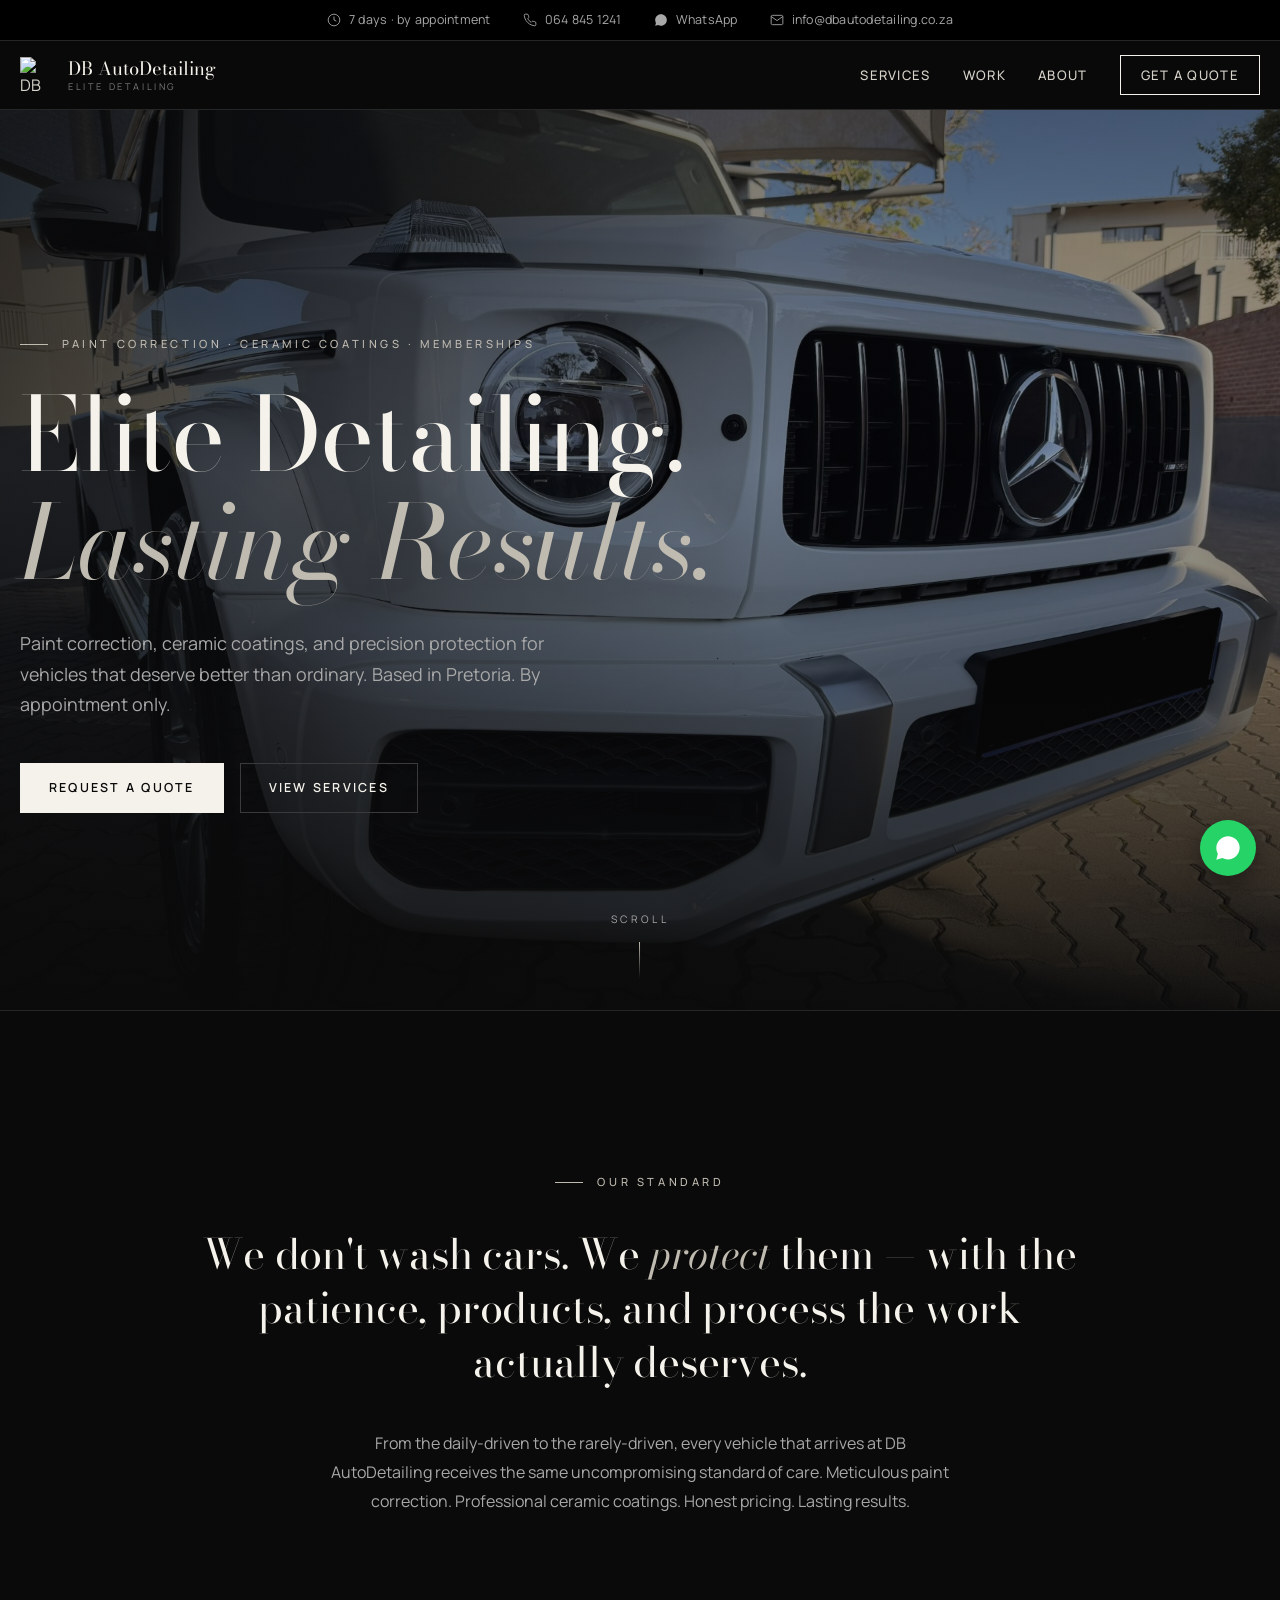
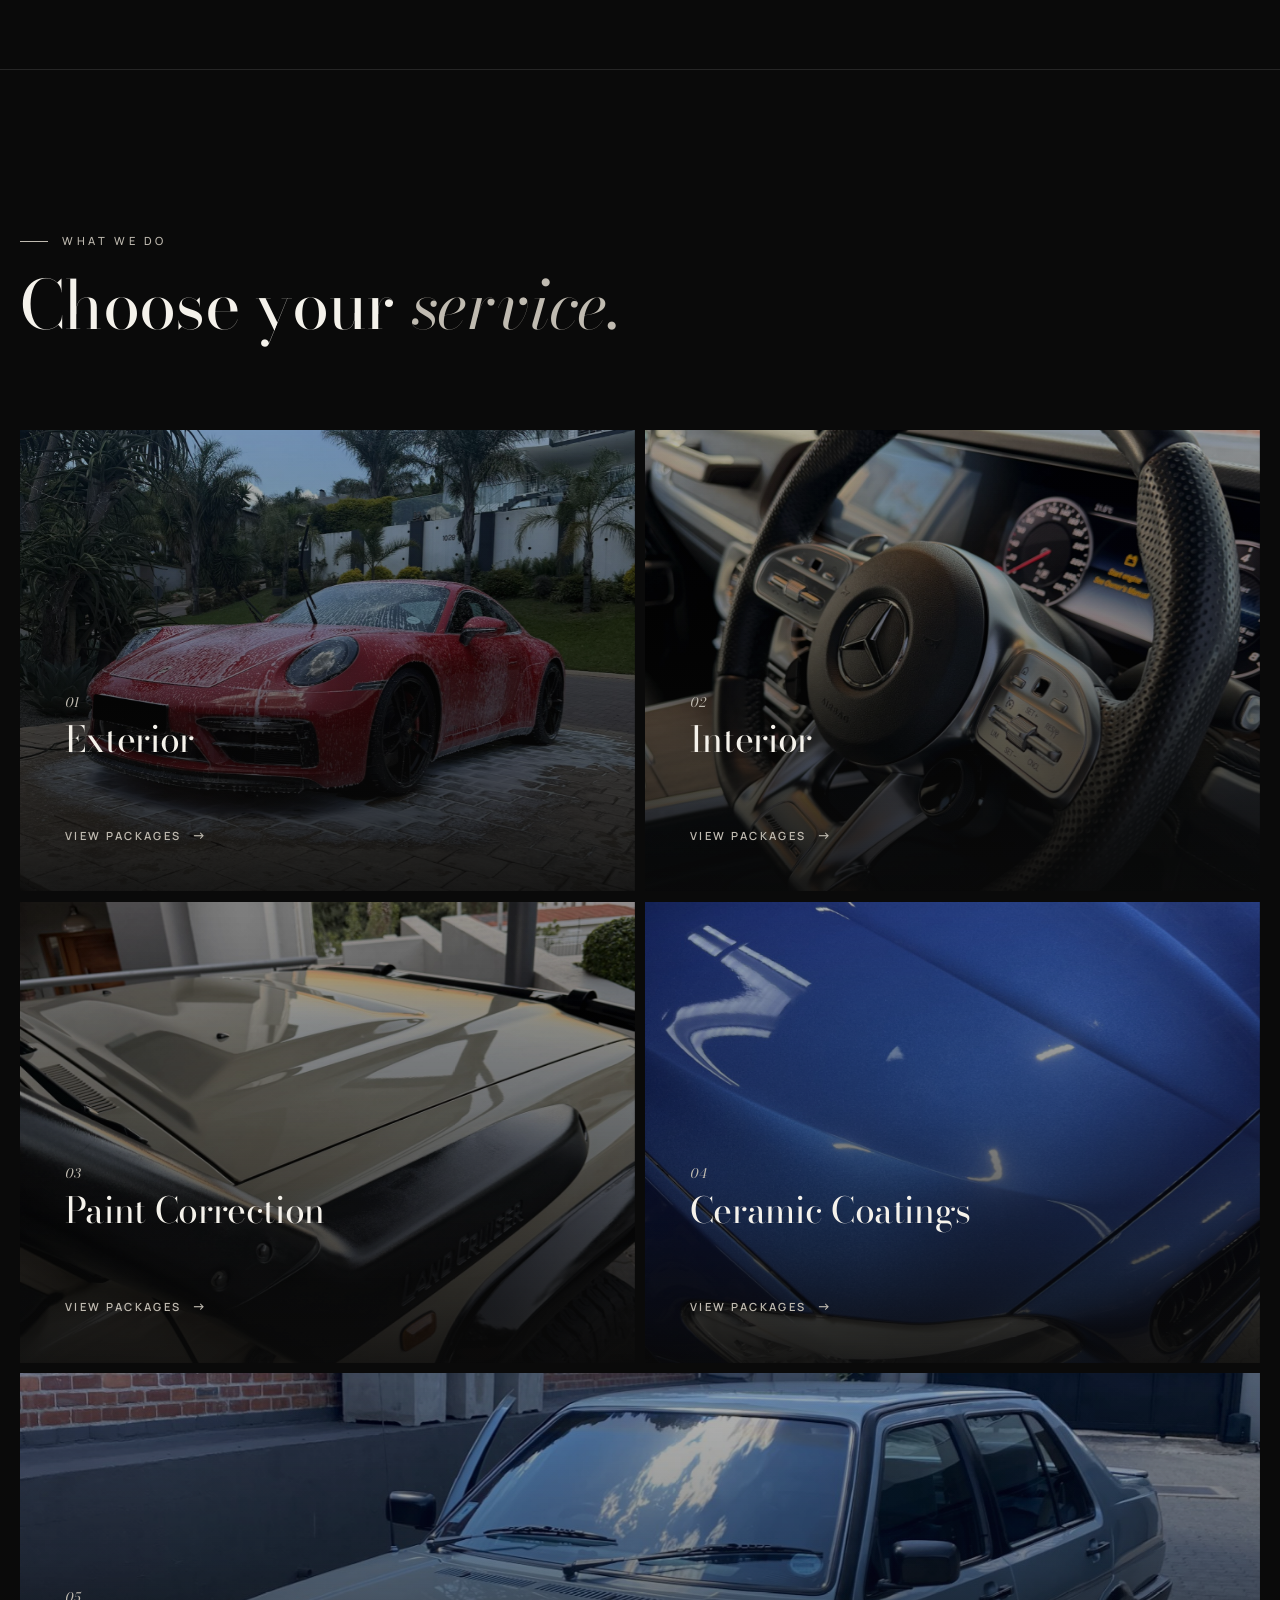
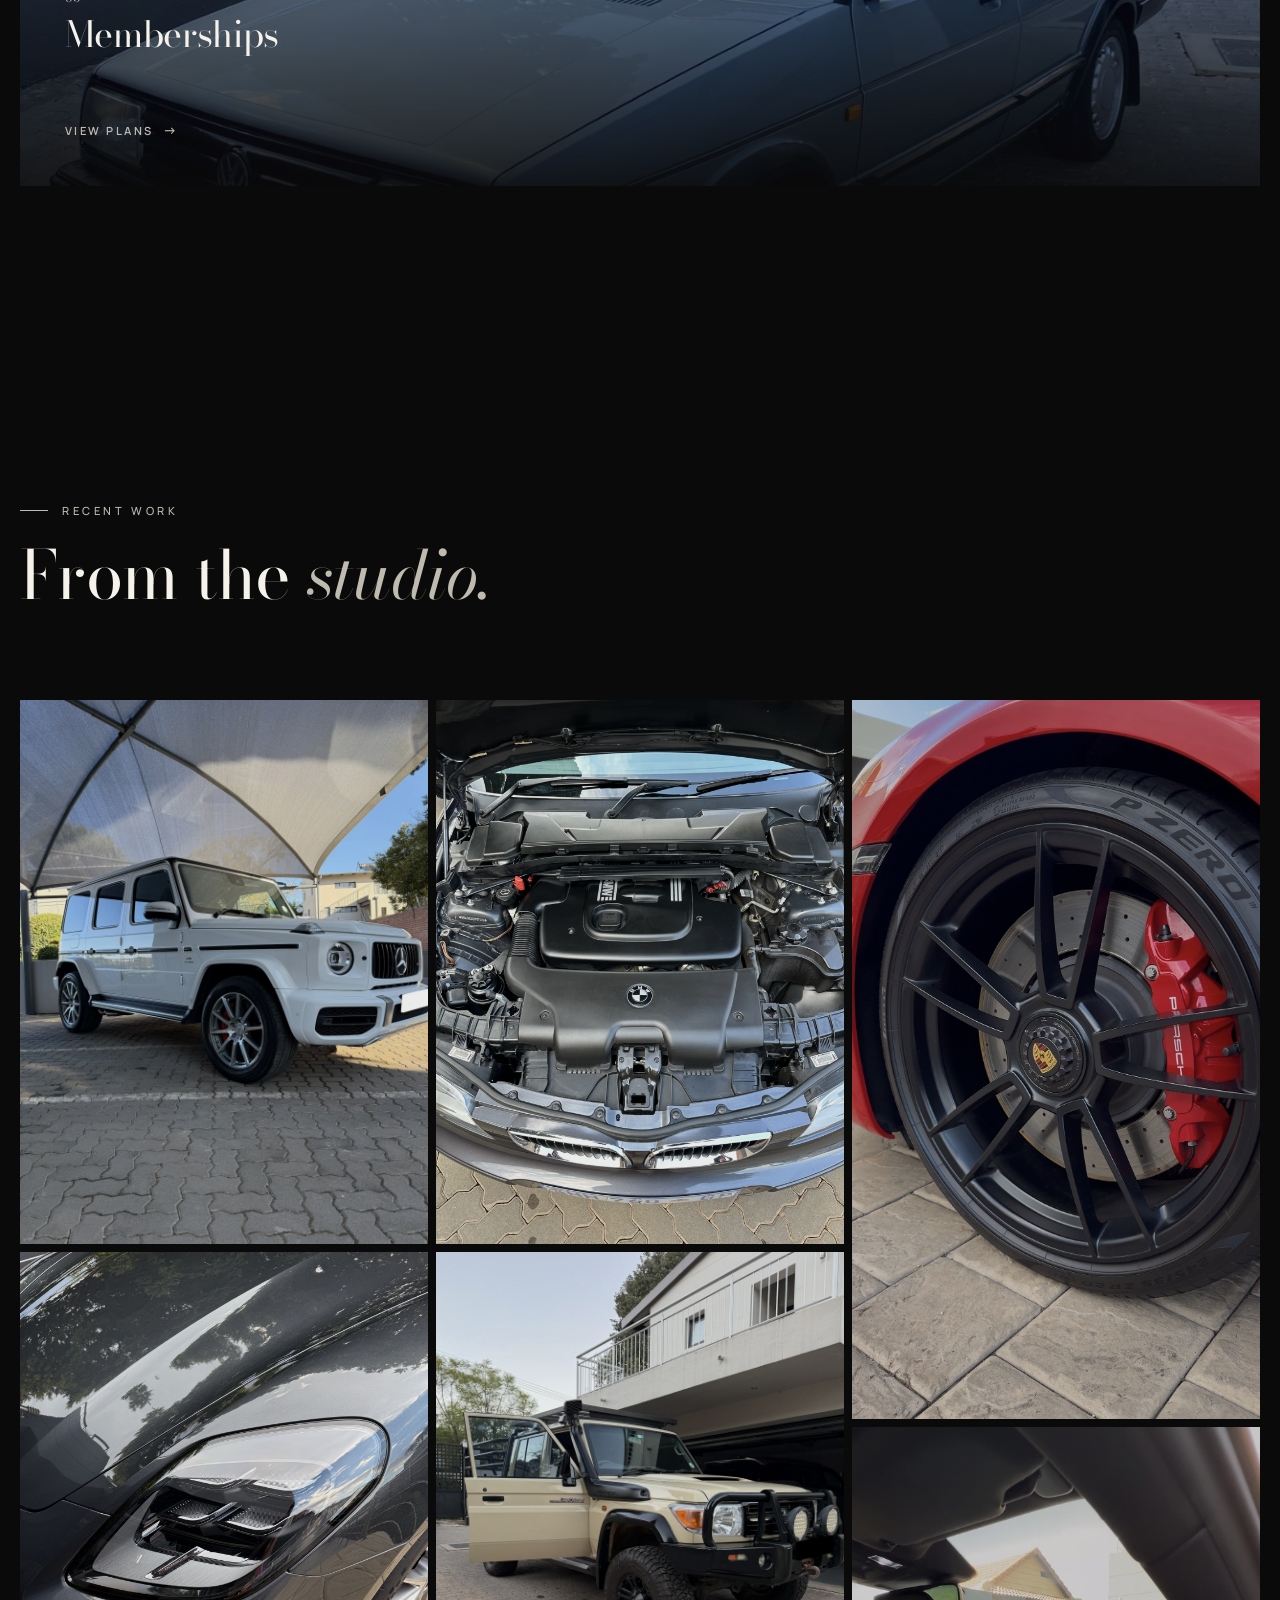
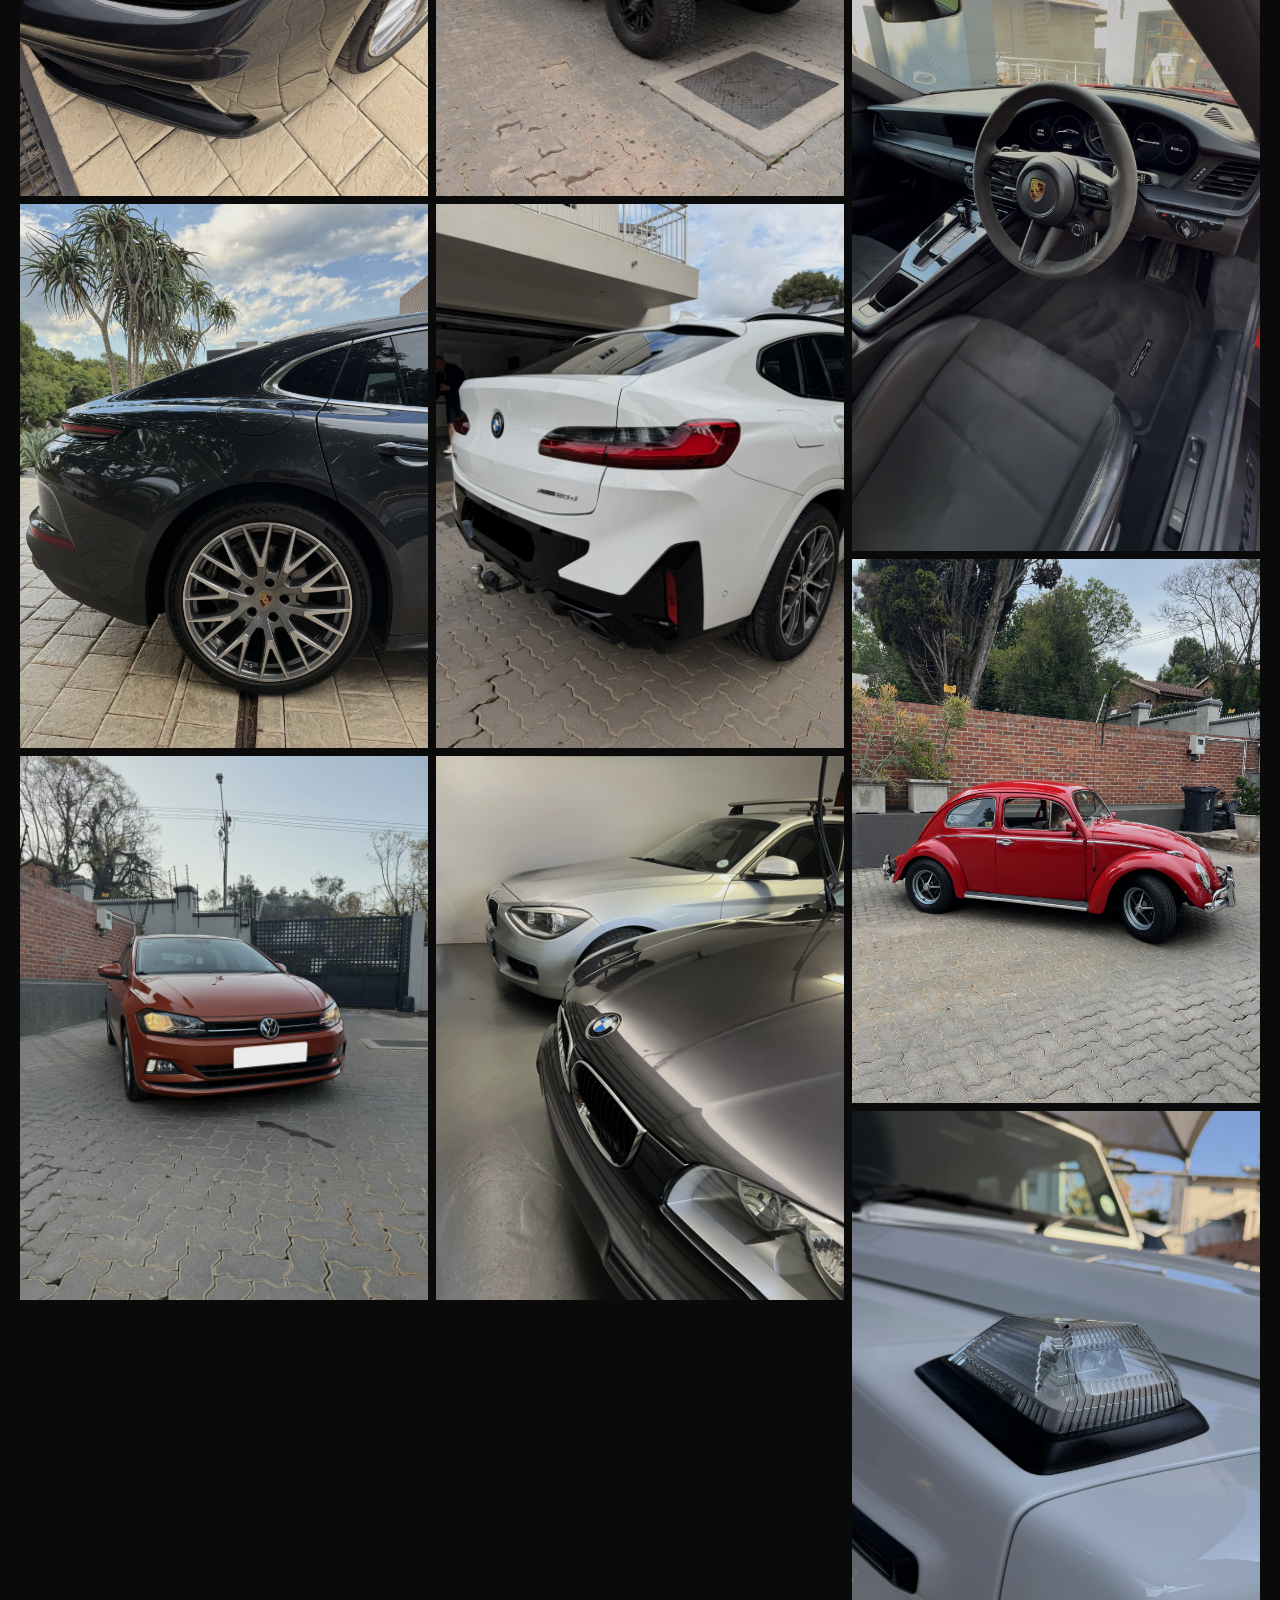
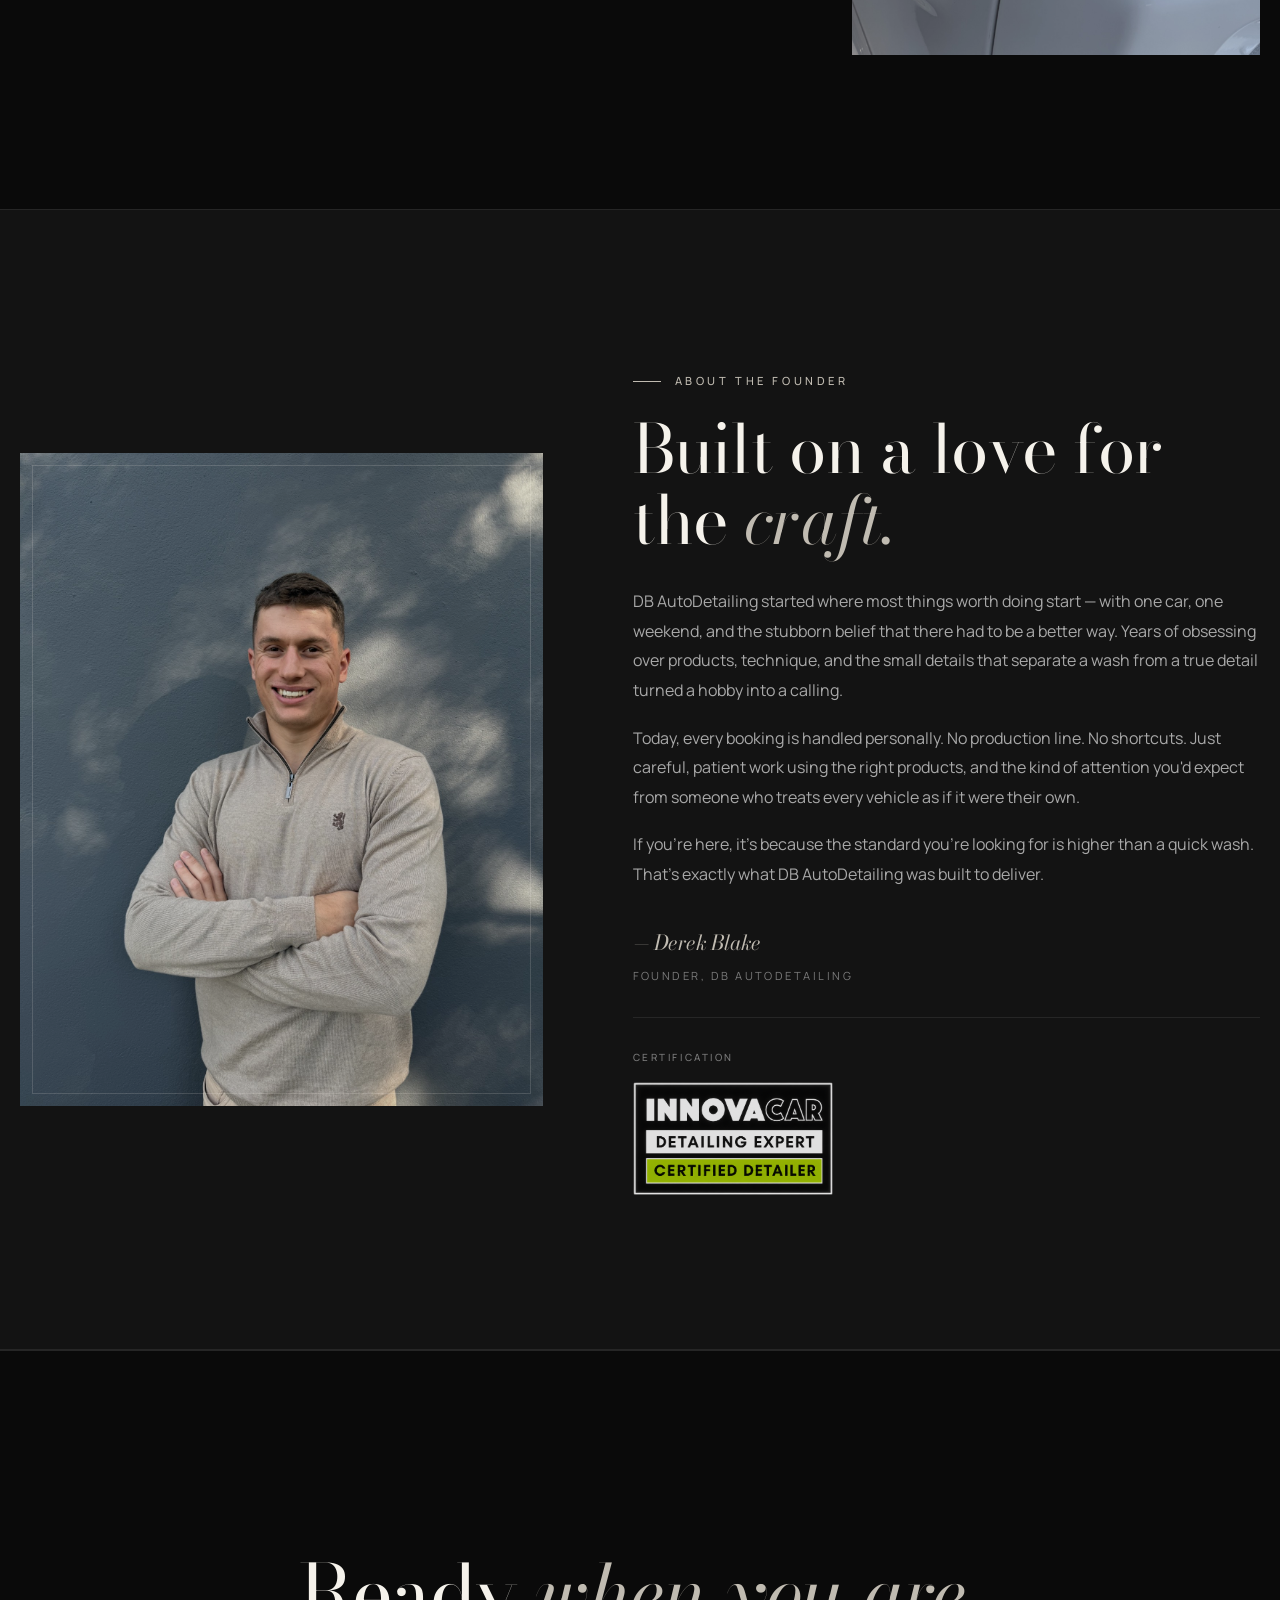
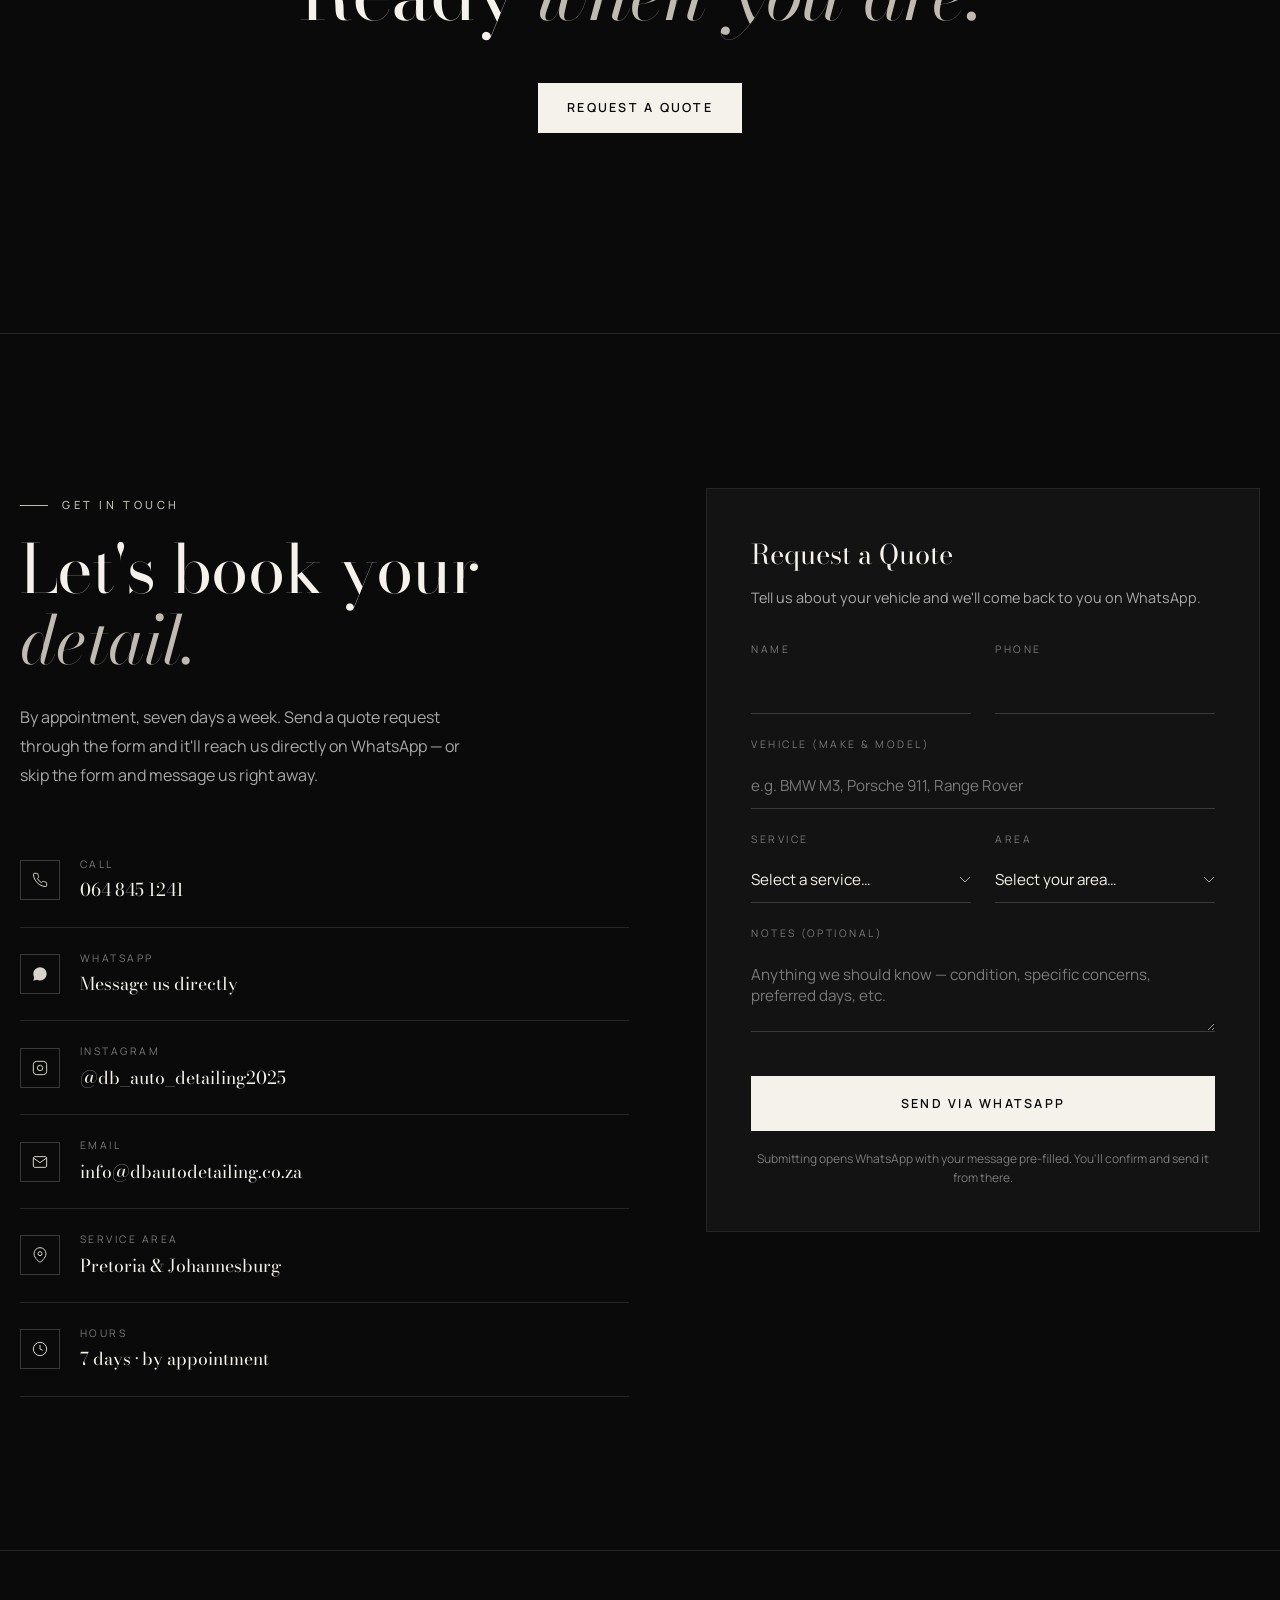
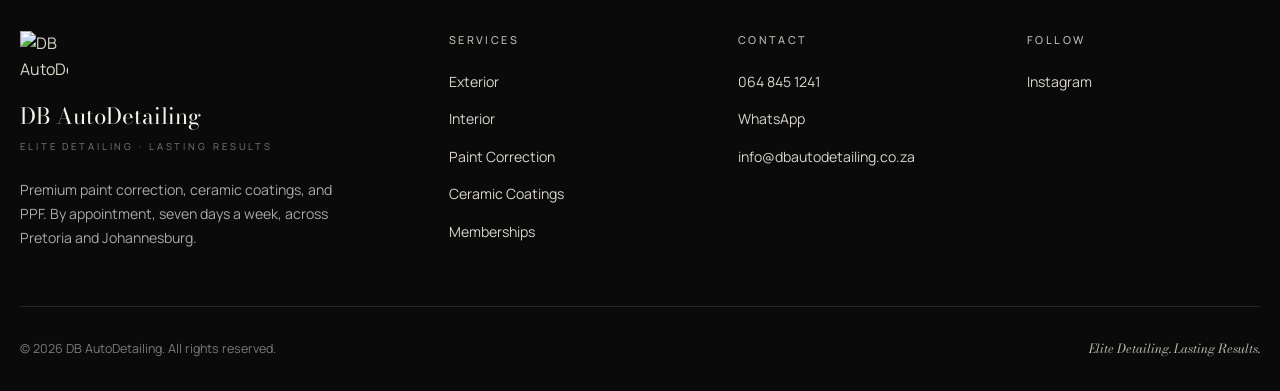
==== commit f838a935: "Rename inner card div and simplify bg style In index.html, change the inner div of the 'Memberships'" ====
--- a/index.html
+++ b/index.html
@@ -181,7 +181,7 @@
                     <!-- Card 05: Memberships — full width -->
                     <!-- IMAGE: Replace with your best full-car glamour shot -->
                     <a class="service-card service-card-wide" href="memberships.html">
-                        <div class="service-card" style="background-image: url('images/jetta.jpg'); background-position: center 82%"></div>
+                        <div class="service-card-bg" style="background-image: url('images/jetta.jpg')"></div>
                         <div class="service-card-overlay"></div>
                         <div class="service-card-content">
                             <span class="service-card-num">05</span>
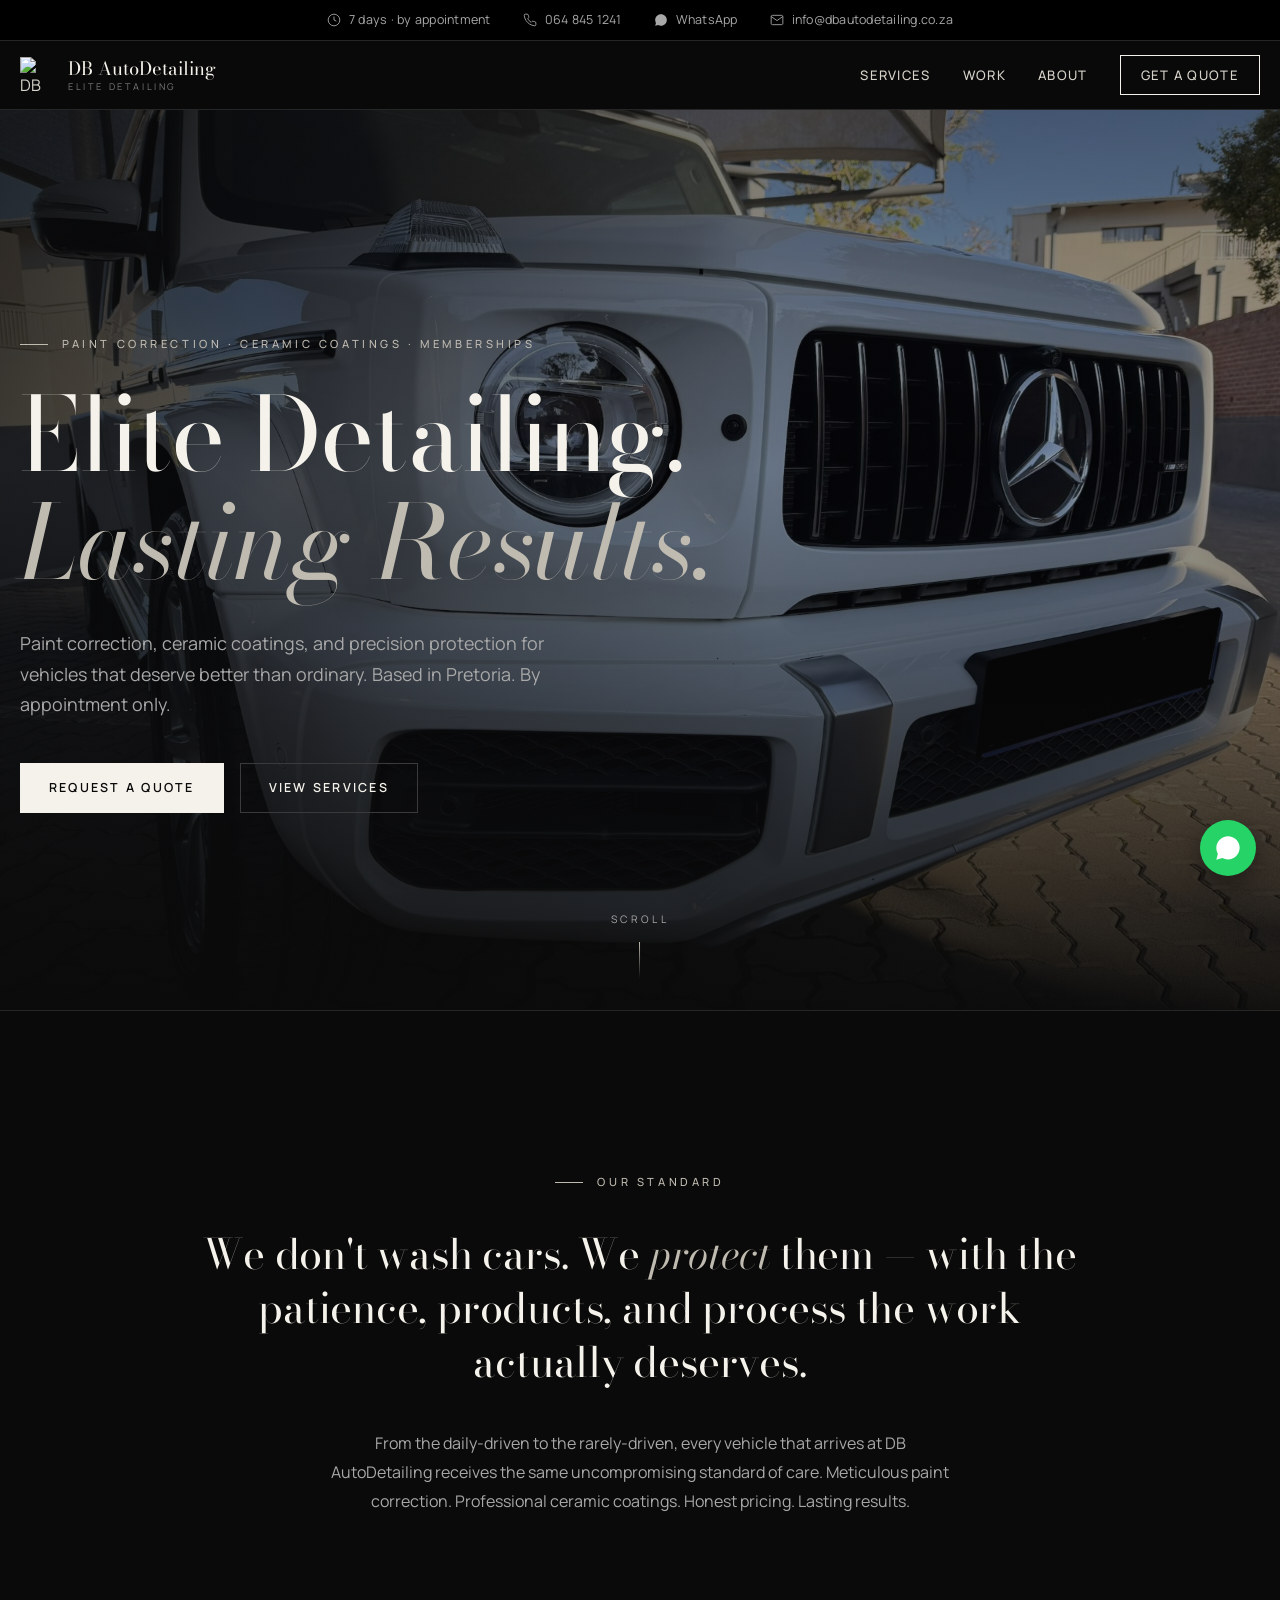
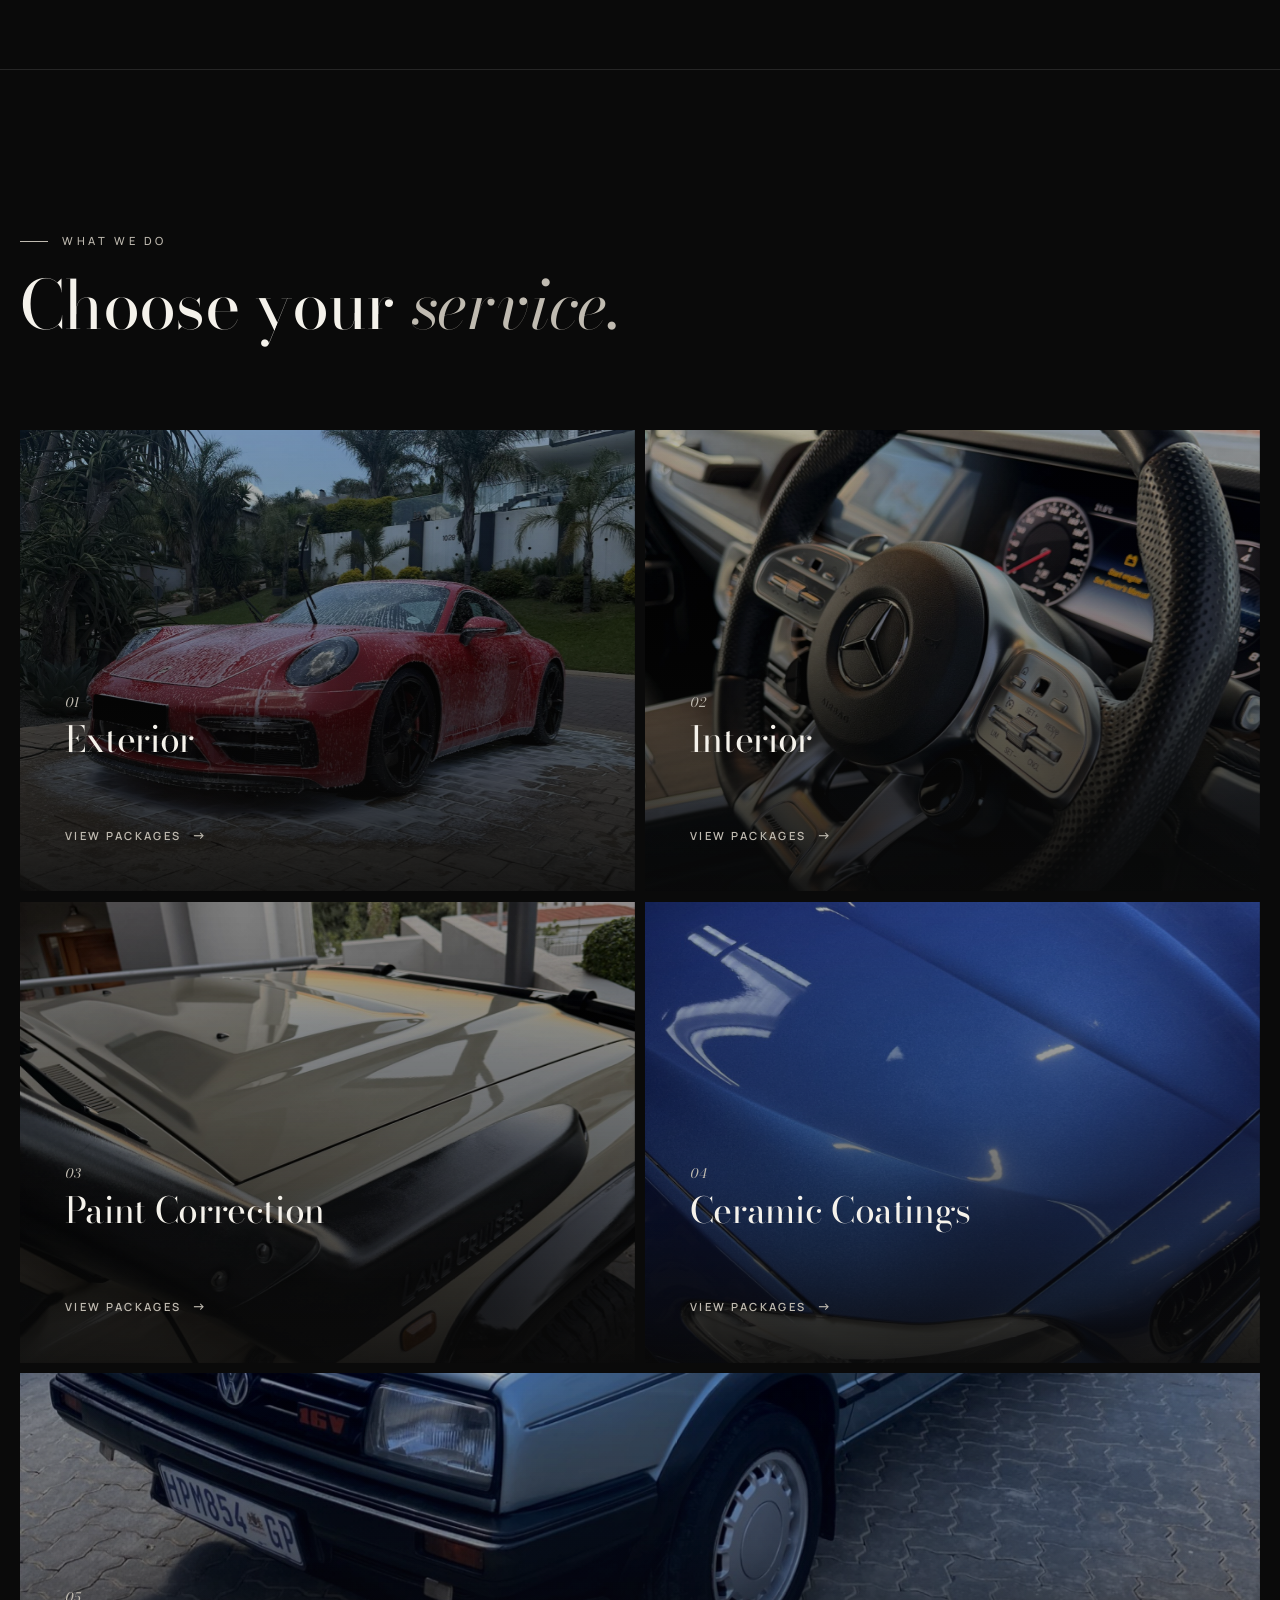
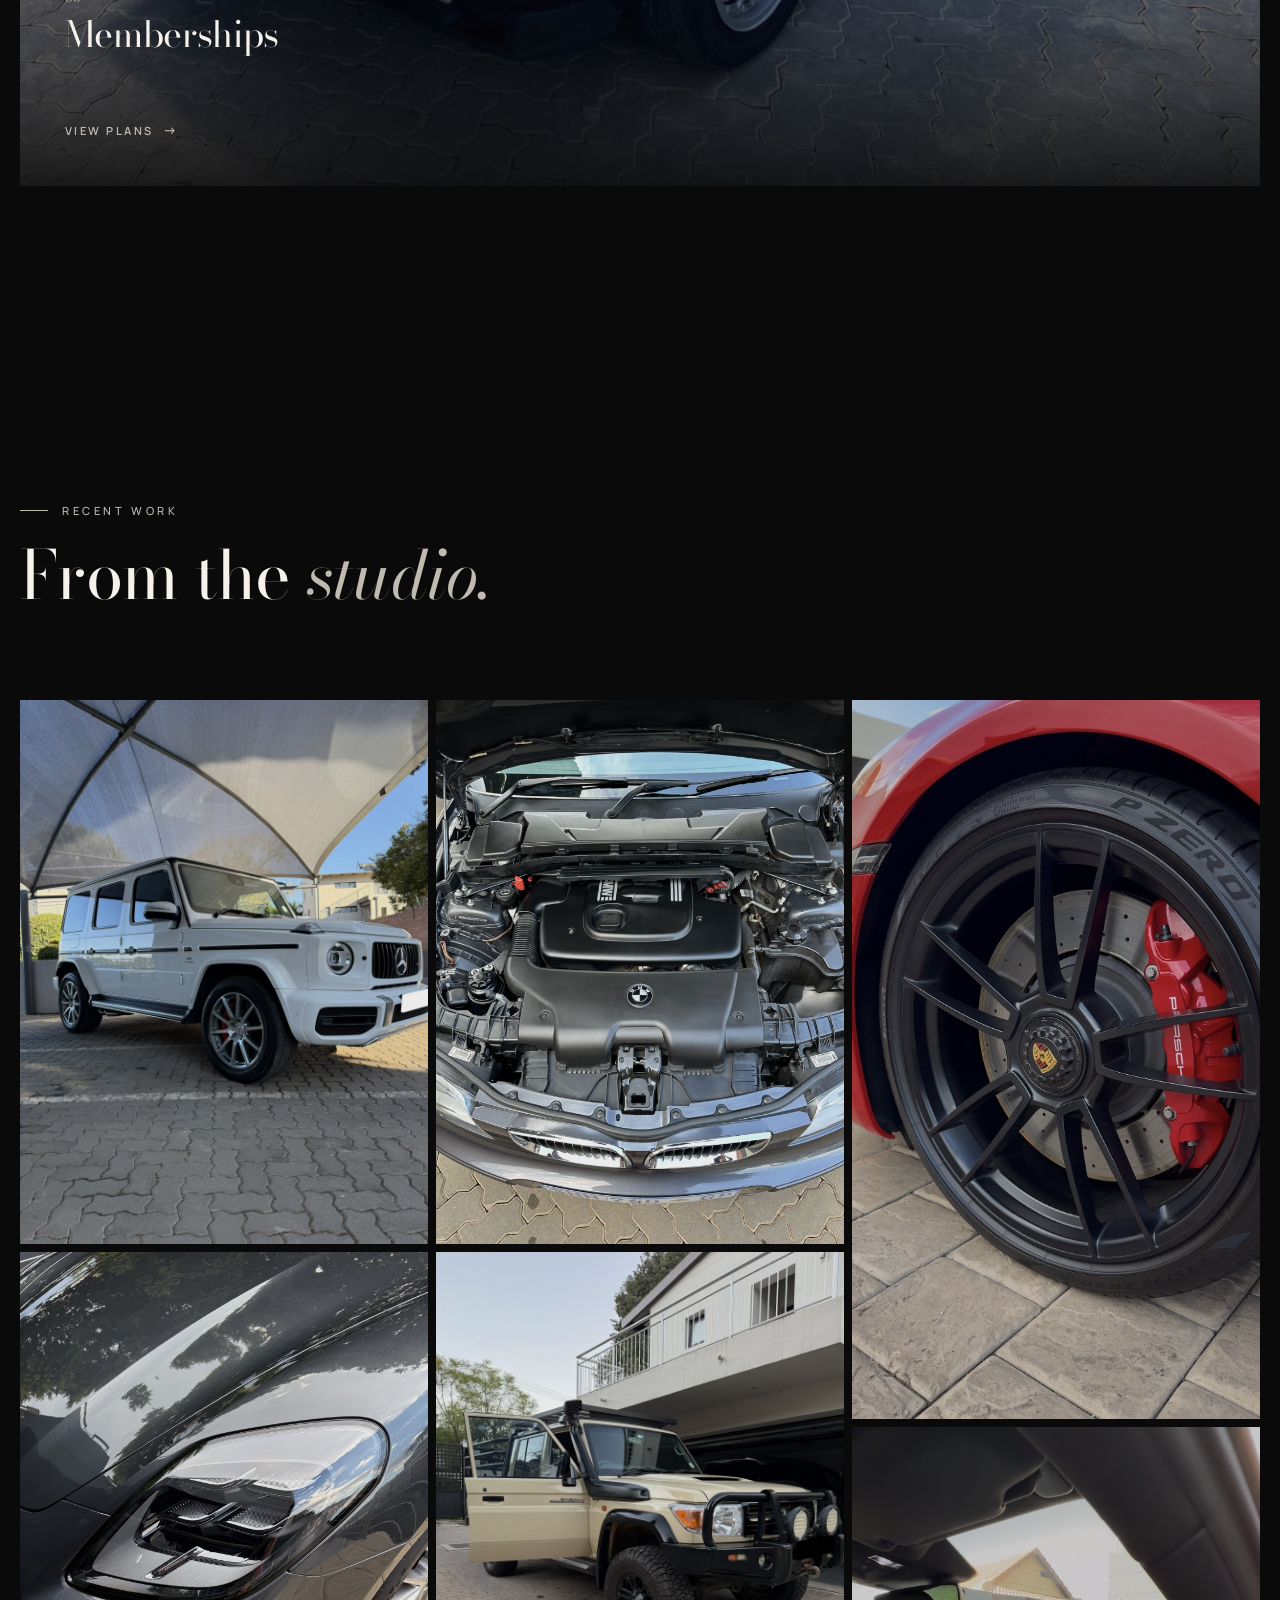
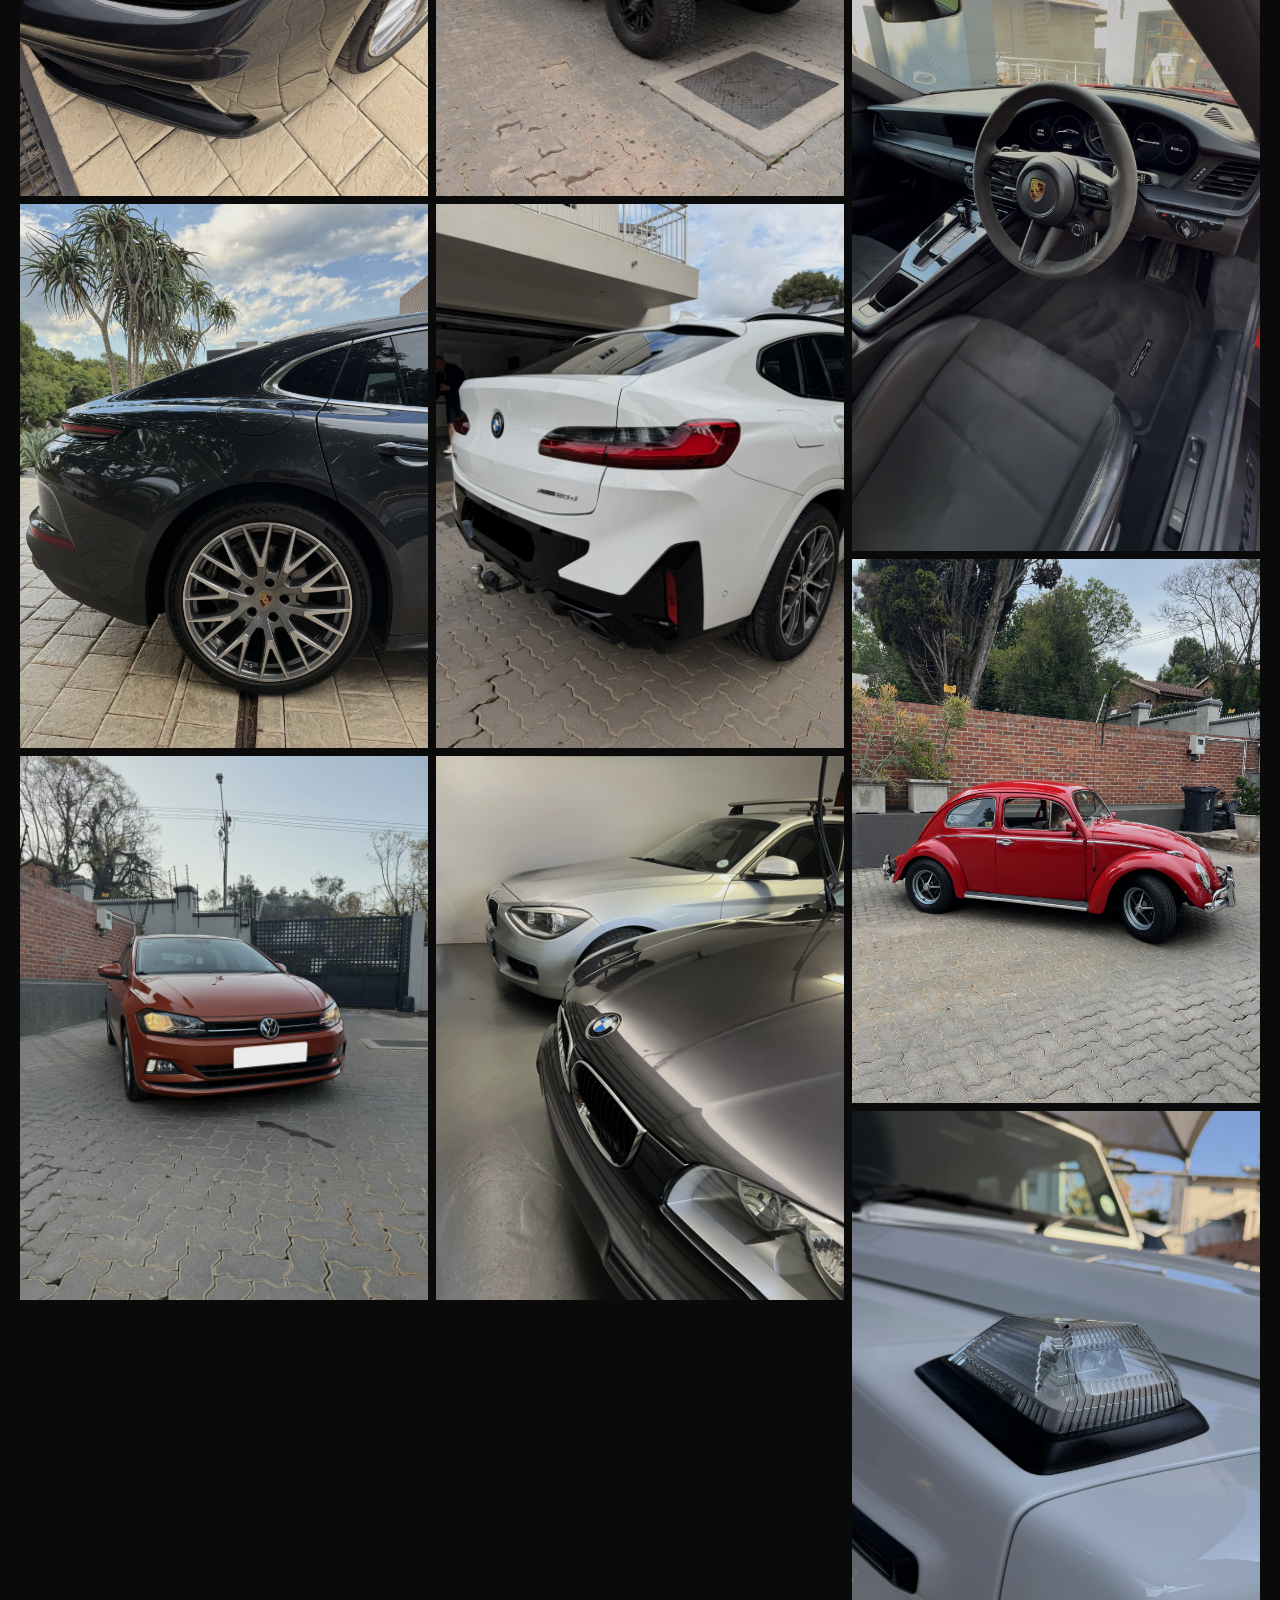
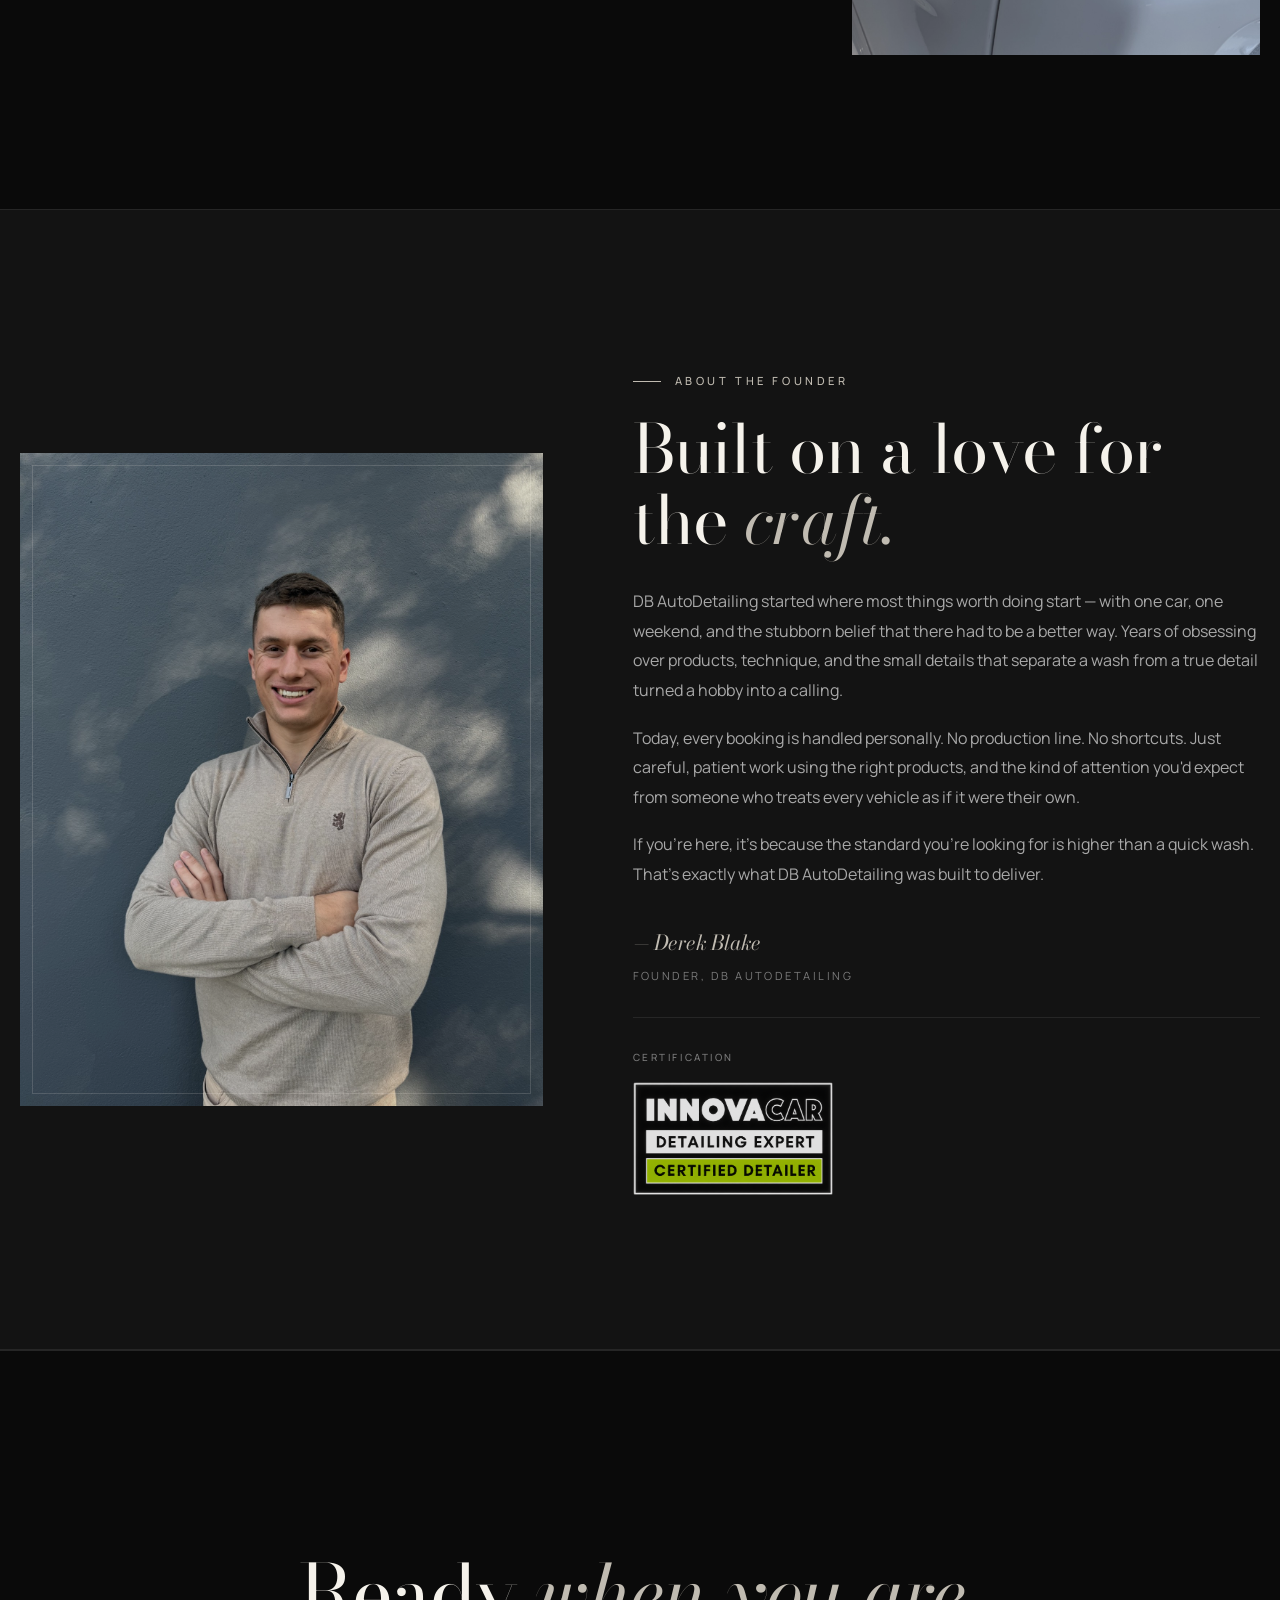
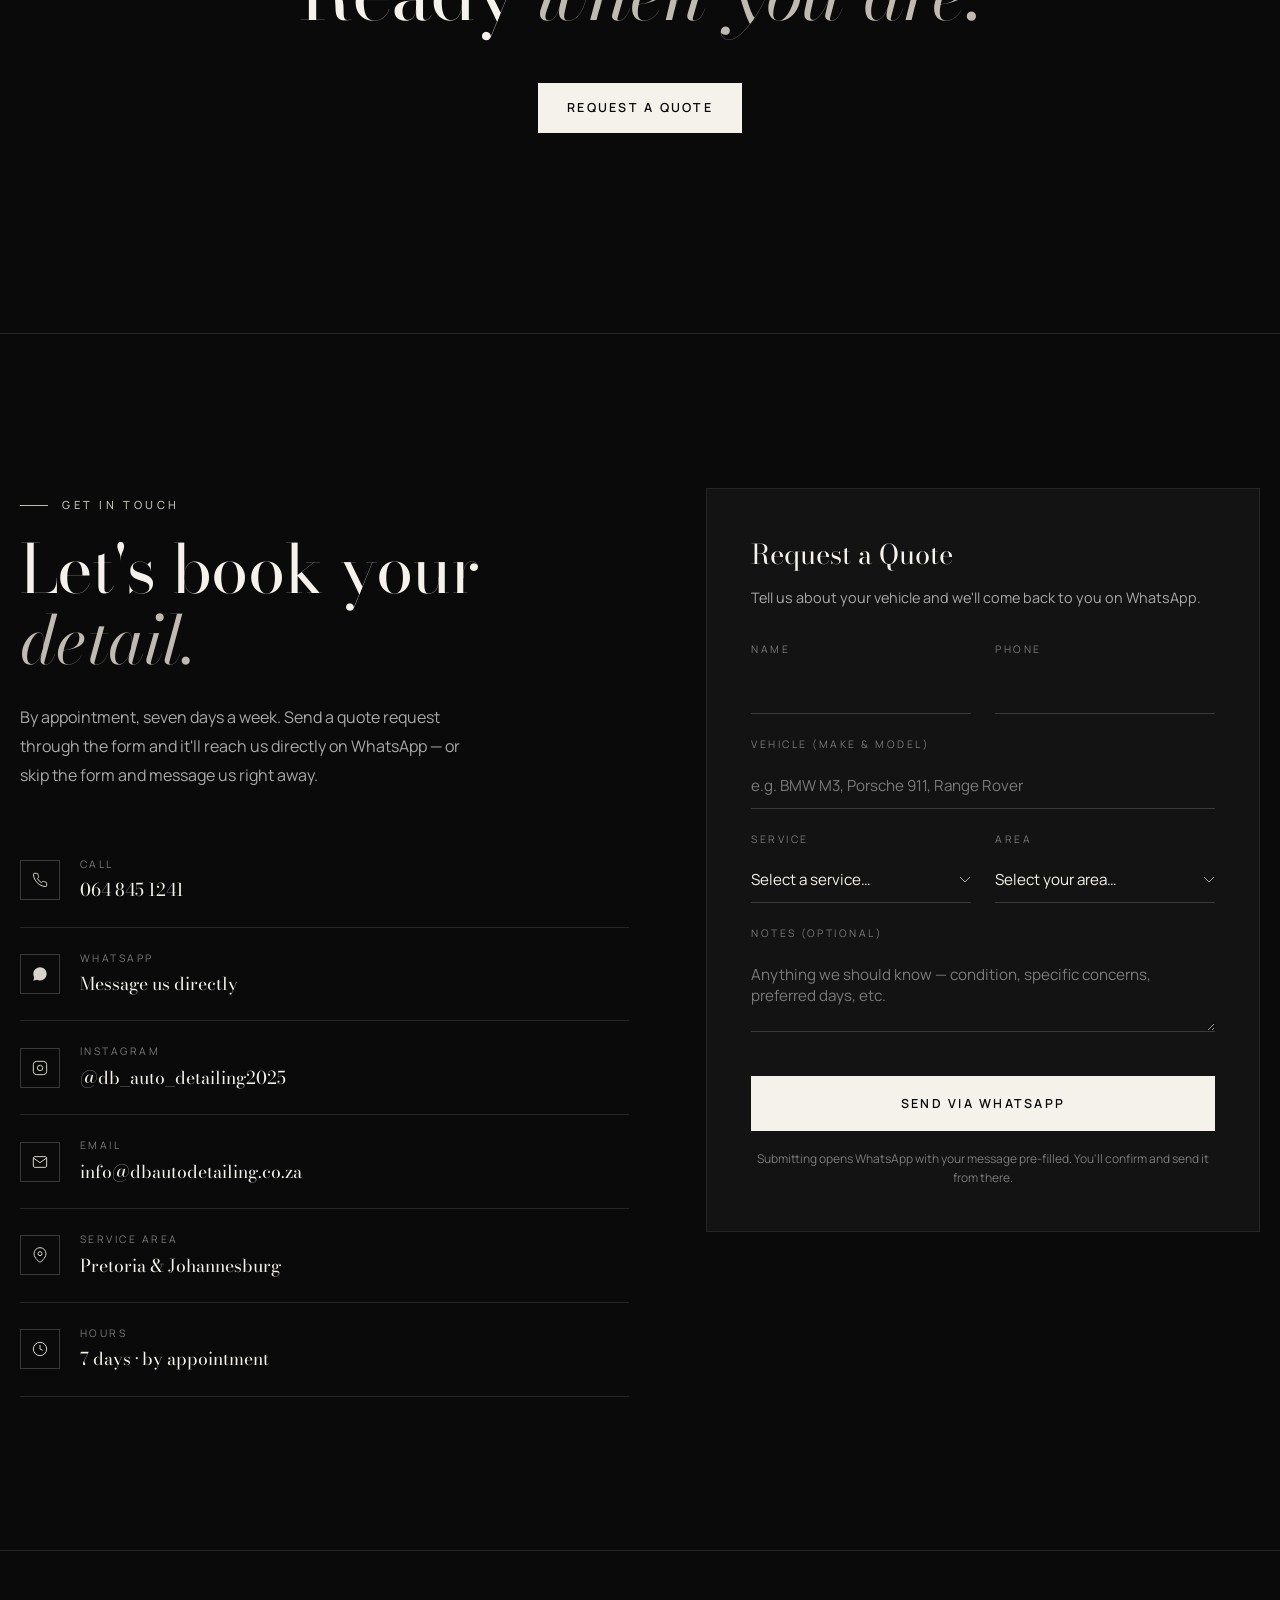
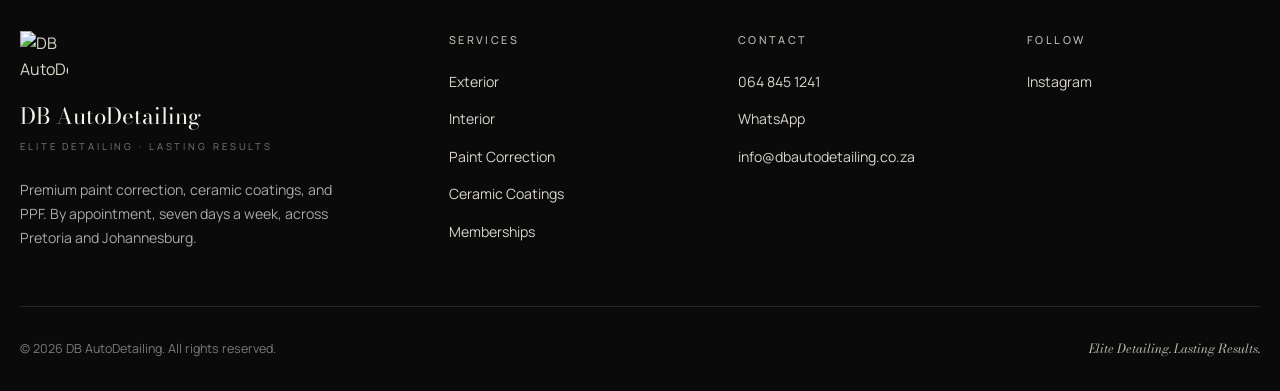
==== commit b10782e4: "Update index.html" ====
--- a/index.html
+++ b/index.html
@@ -178,10 +178,8 @@
                         </div>
                     </a>
 
-                    <!-- Card 05: Memberships — full width -->
-                    <!-- IMAGE: Replace with your best full-car glamour shot -->
                     <a class="service-card service-card-wide" href="memberships.html">
-                        <div class="service-card-bg" style="background-image: url('images/jetta.jpg')"></div>
+                        <div class="service-card-bg" style="background-image: url('images/jetta.jpg'); background-position: center 82%"></div>
                         <div class="service-card-overlay"></div>
                         <div class="service-card-content">
                             <span class="service-card-num">05</span>
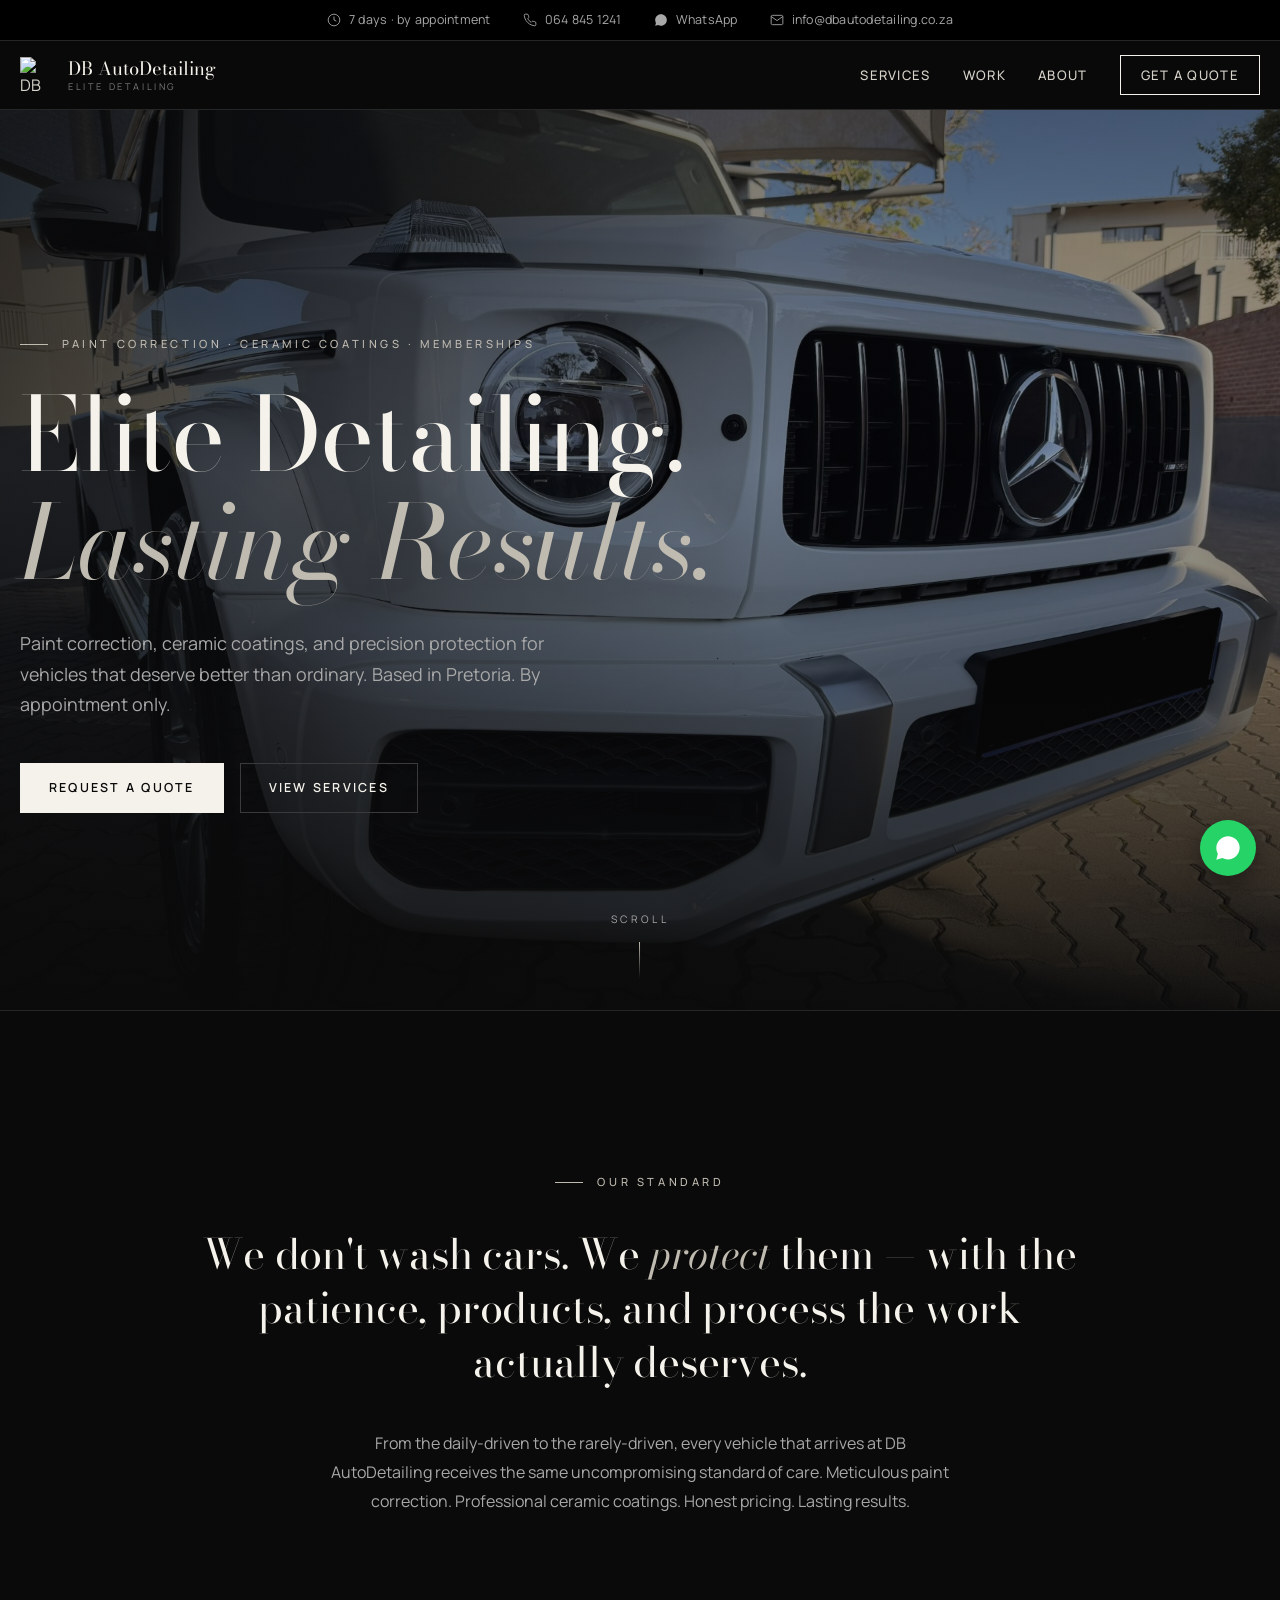
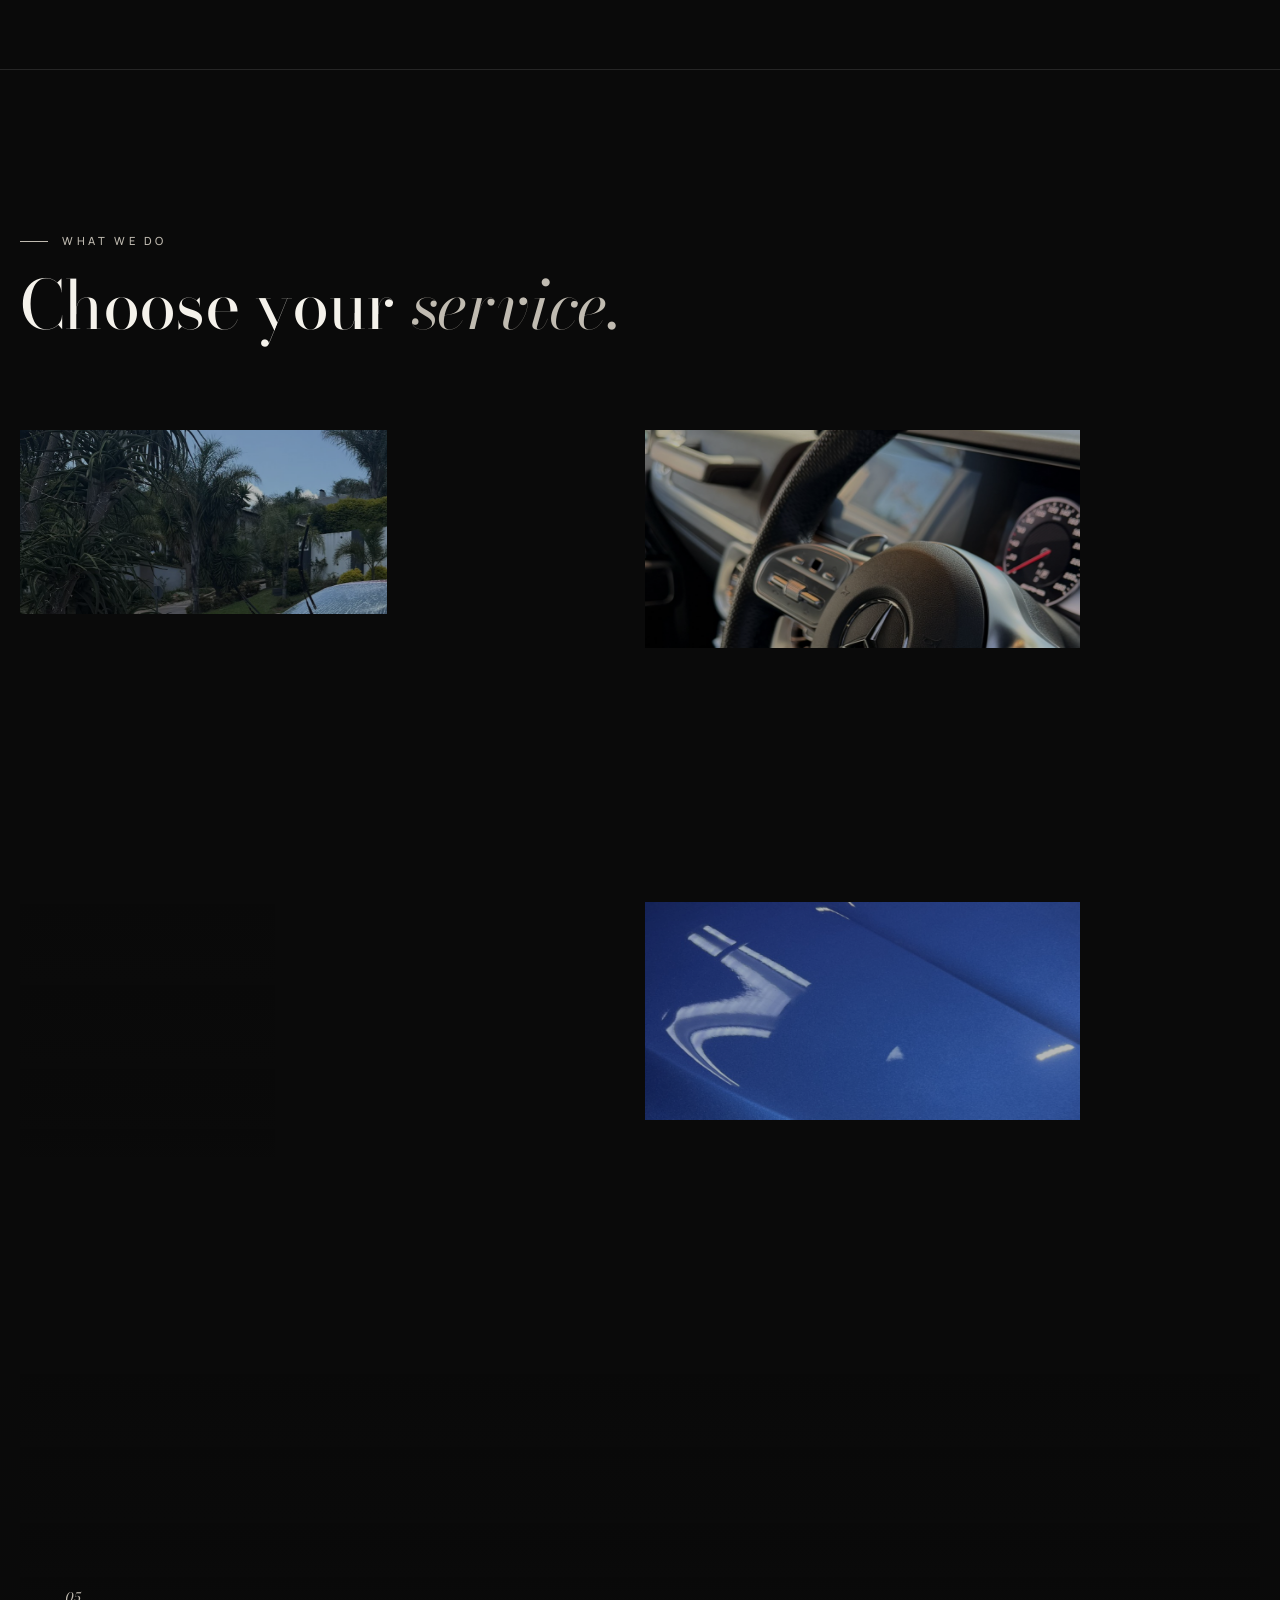
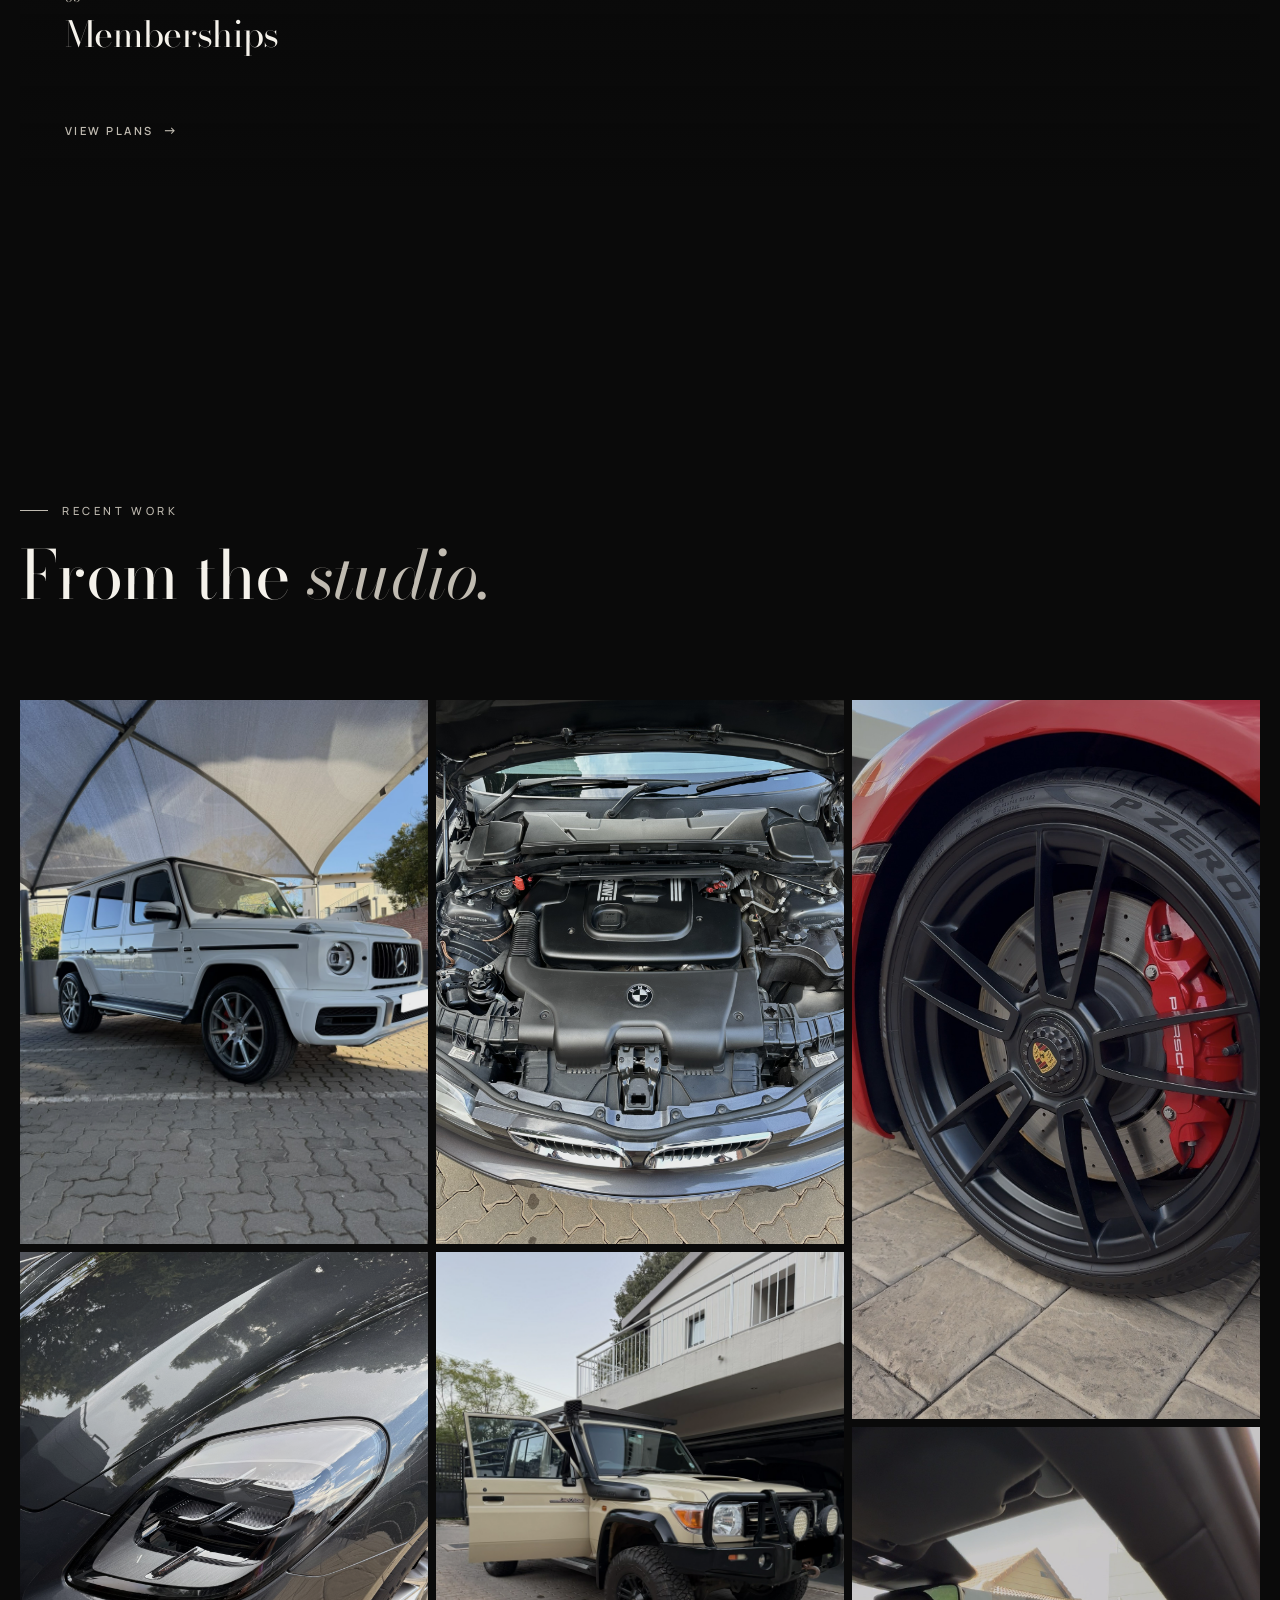
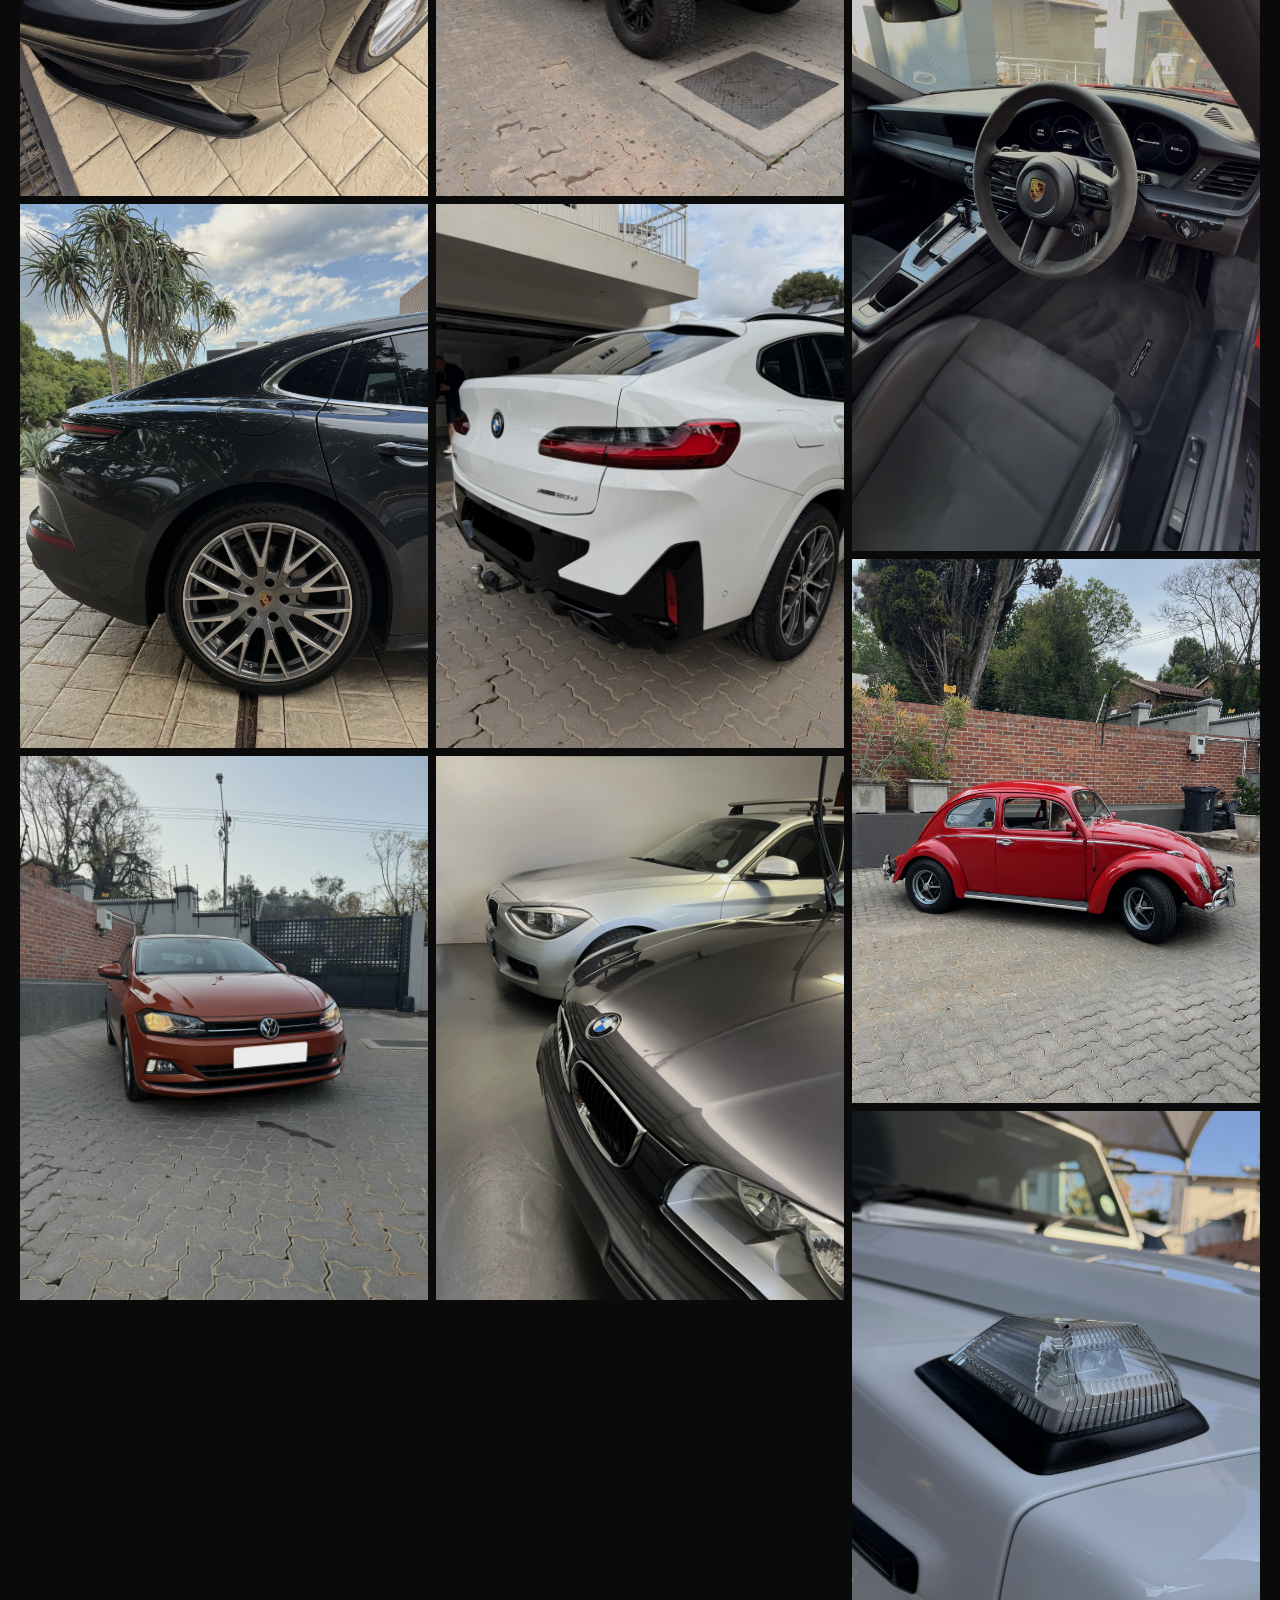
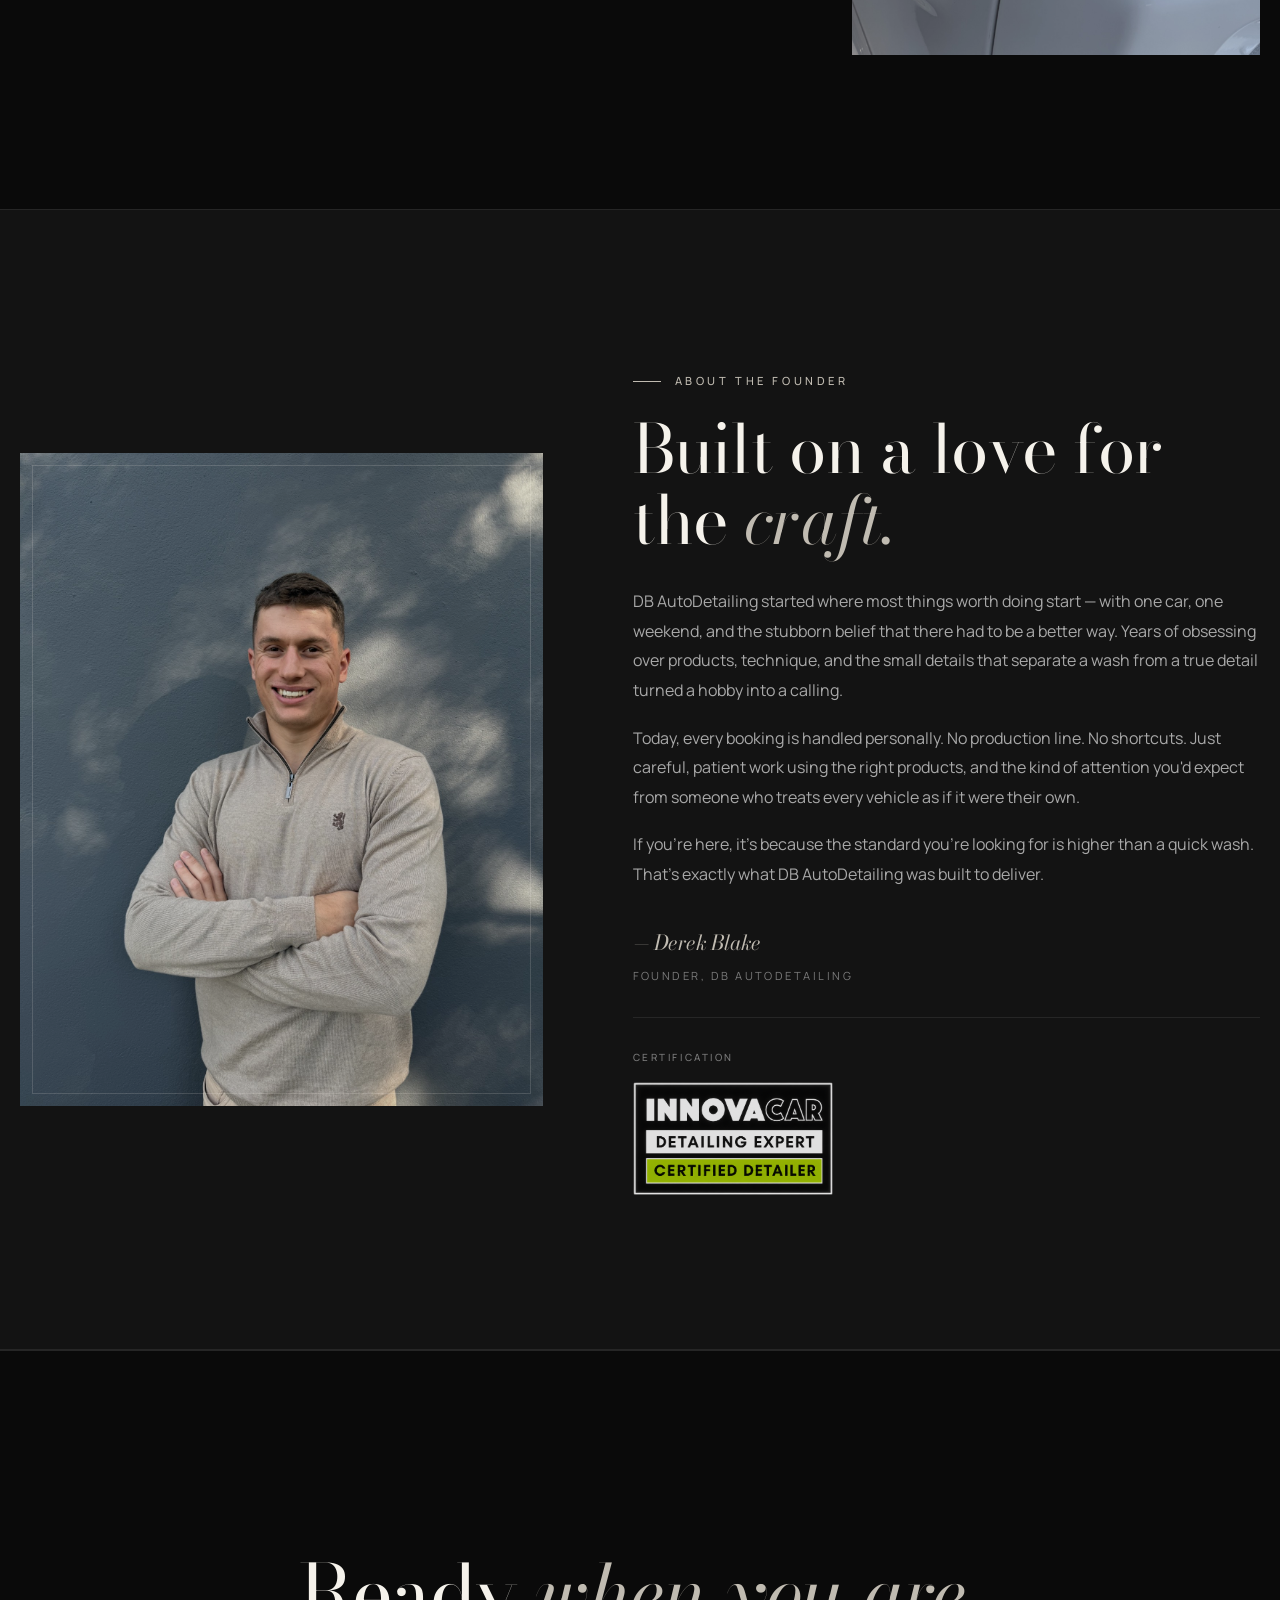
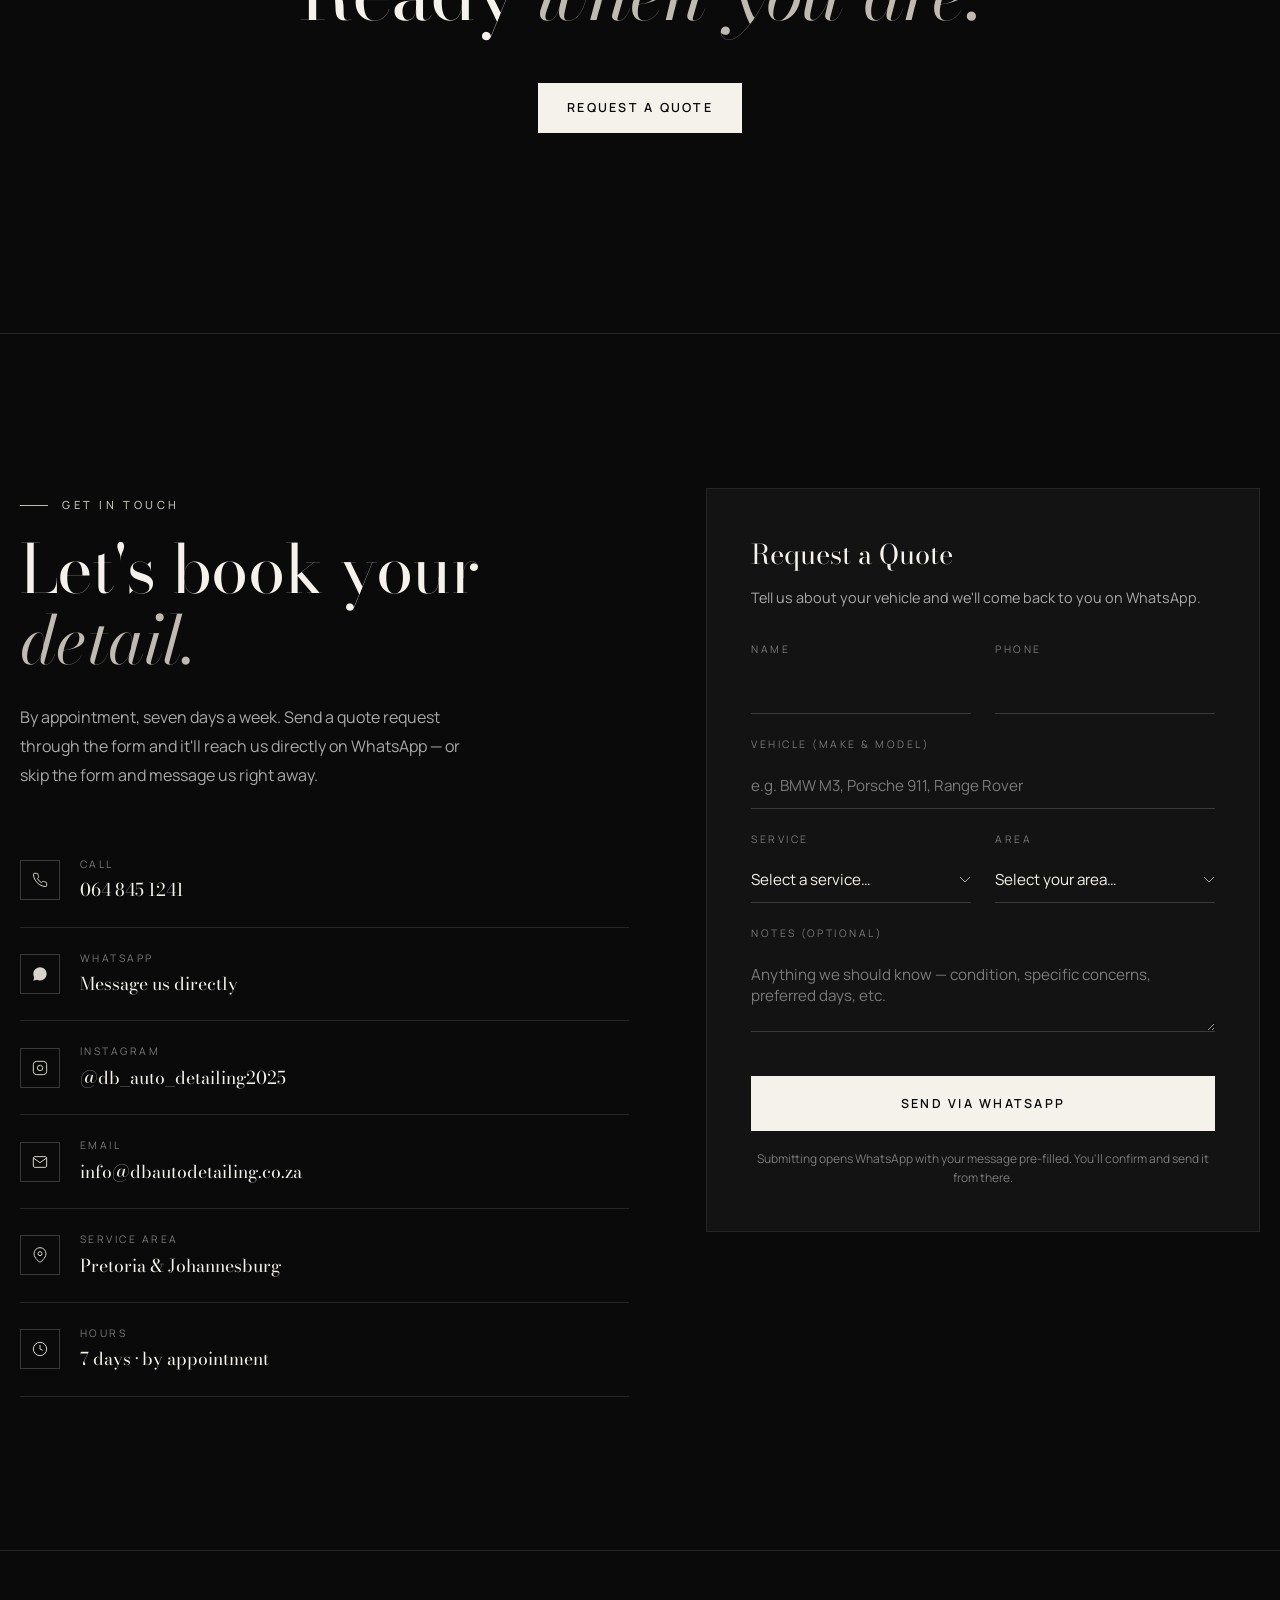
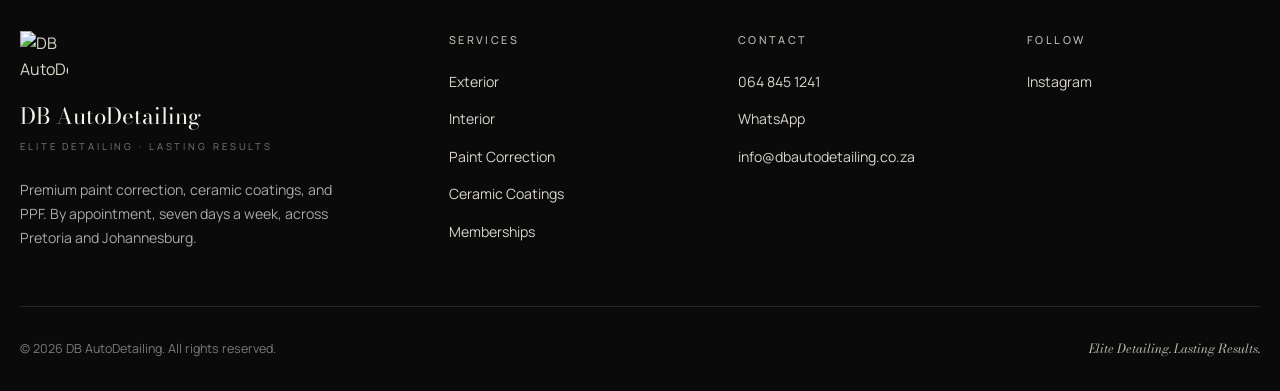
==== commit 9647eaba: "Update index.html" ====
--- a/index.html
+++ b/index.html
@@ -179,7 +179,7 @@
                     </a>
 
                     <a class="service-card service-card-wide" href="memberships.html">
-                        <div class="service-card-bg" style="background-image: url('images/jetta.jpg'); background-position: center 82%"></div>
+                        <div class="service-card-bg" style="background-image: url('images/polo.jpg'); background-position: center 82%"></div>
                         <div class="service-card-overlay"></div>
                         <div class="service-card-content">
                             <span class="service-card-num">05</span>
--- a/styles.css
+++ b/styles.css
@@ -1431,7 +1431,6 @@
         aspect-ratio: 4 / 3;
     }
 
-    /* Always show desc on mobile (no hover) */
     .service-card-desc {
         opacity: 1;
         transform: none;
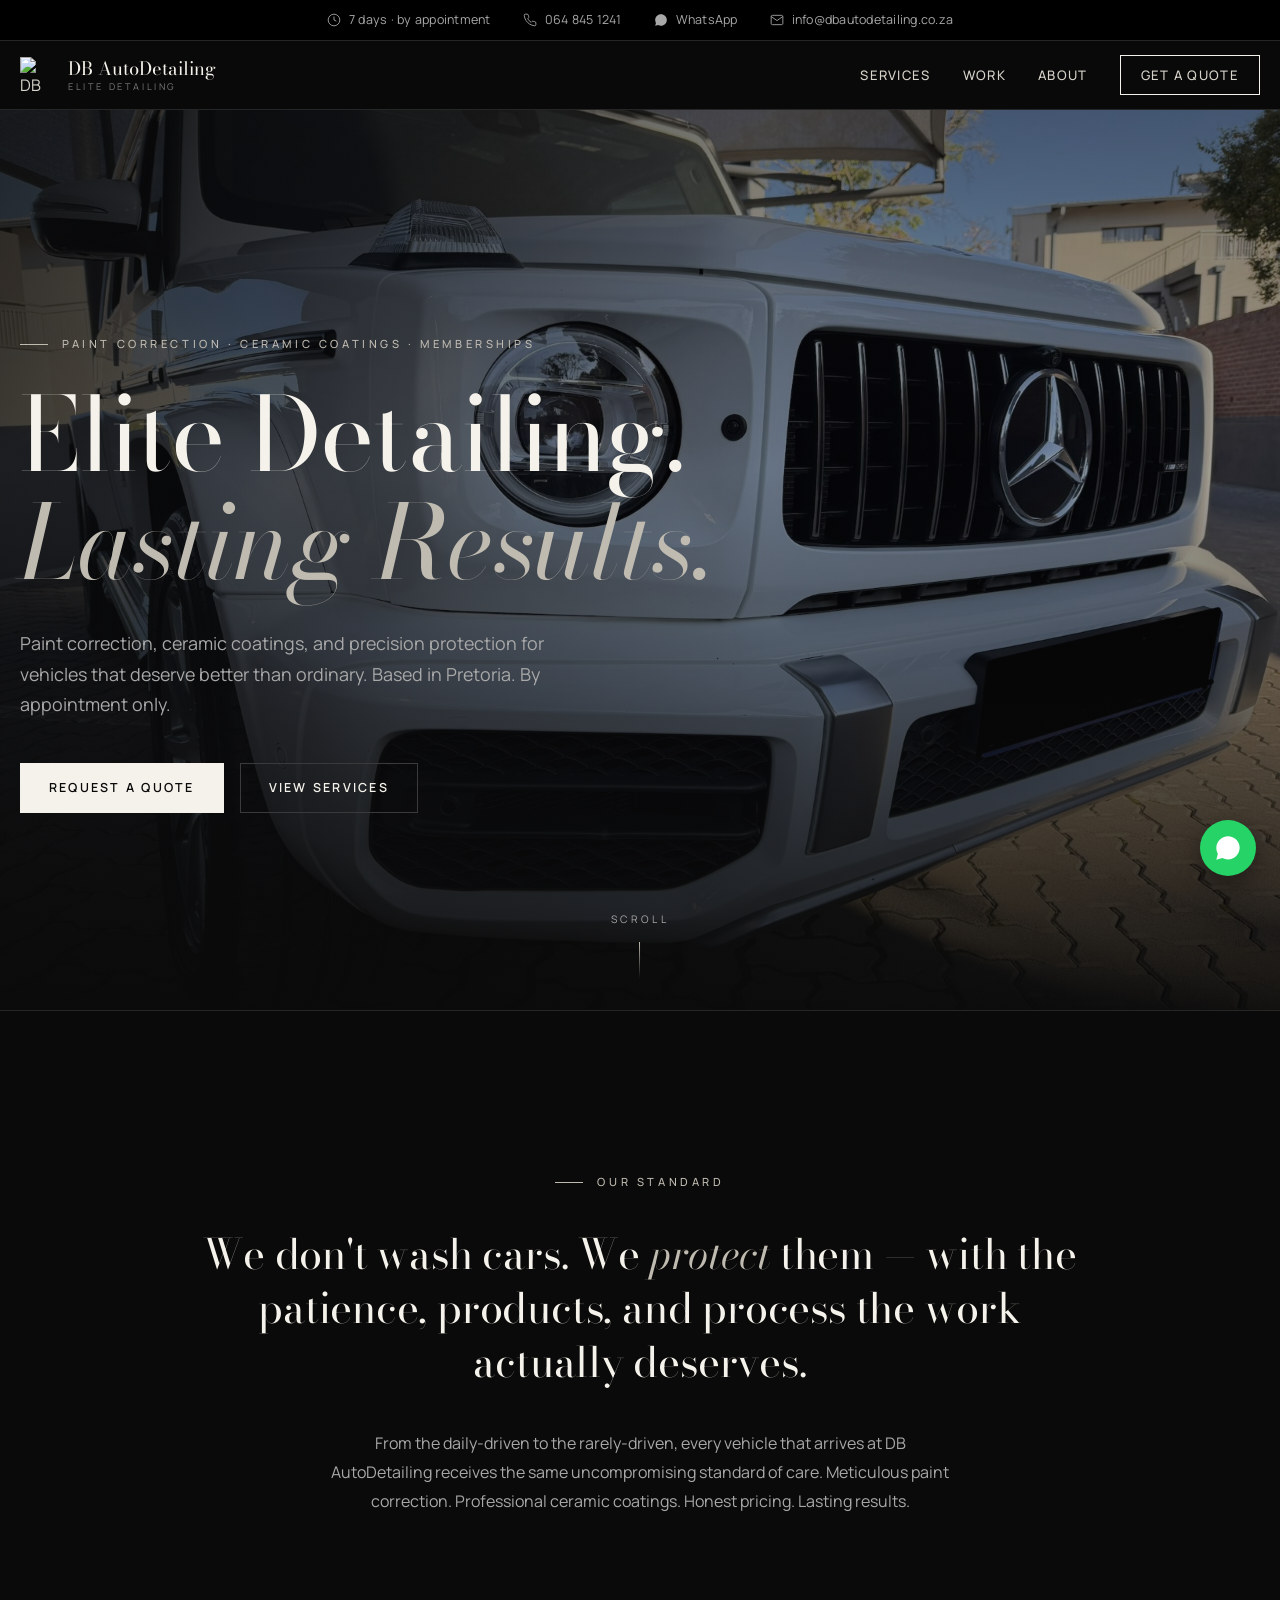
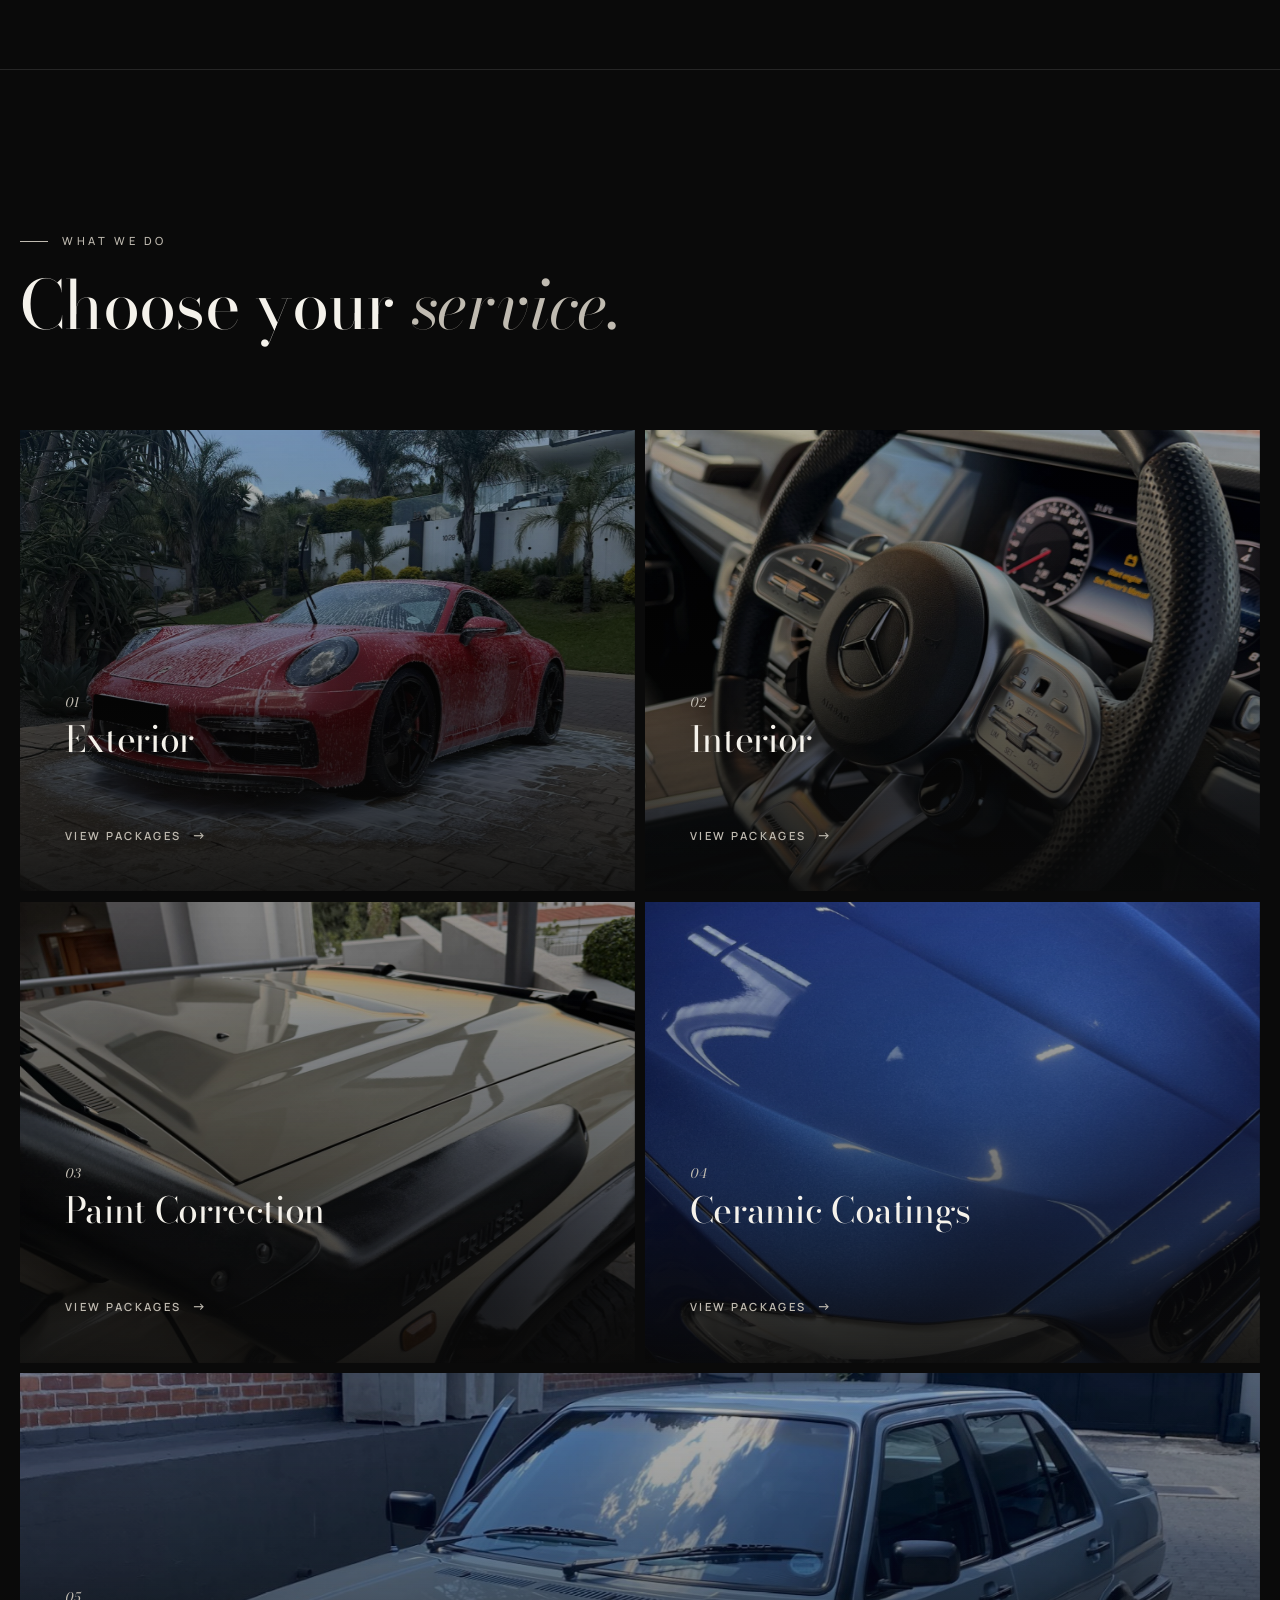
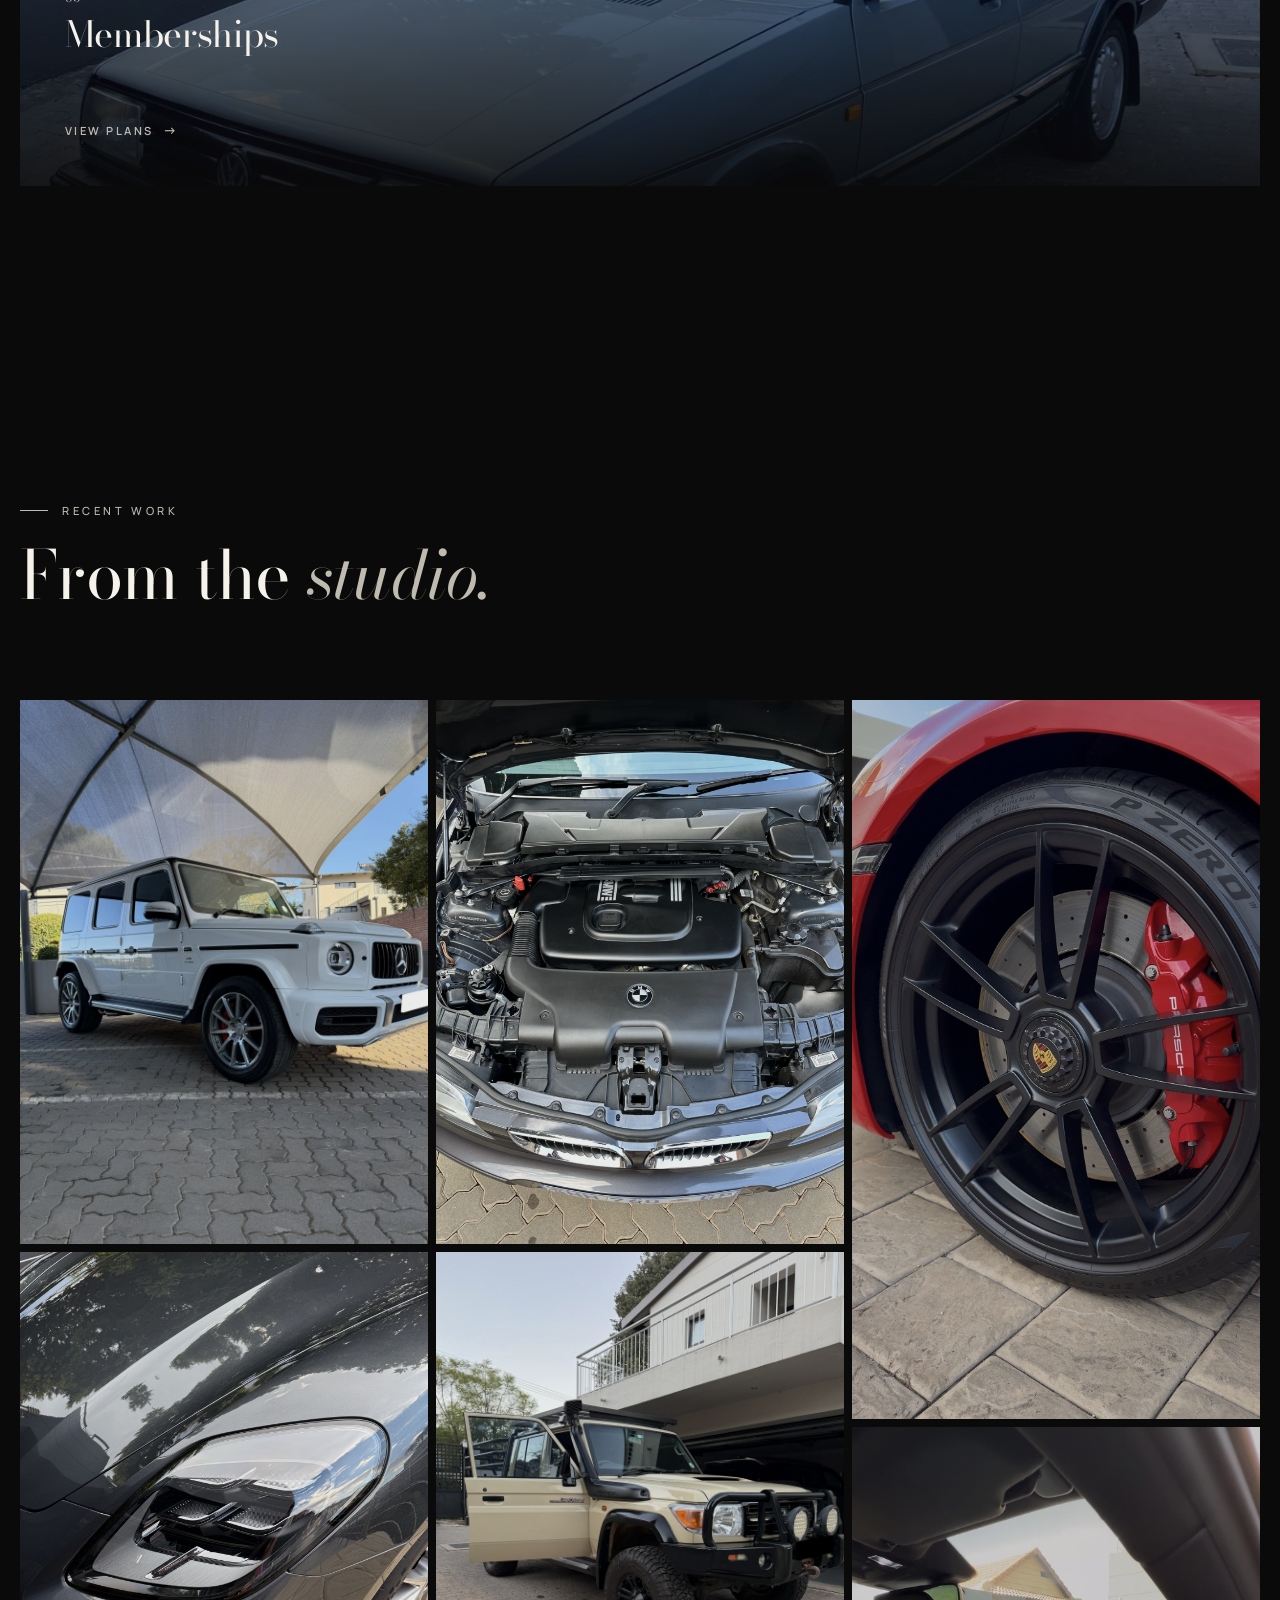
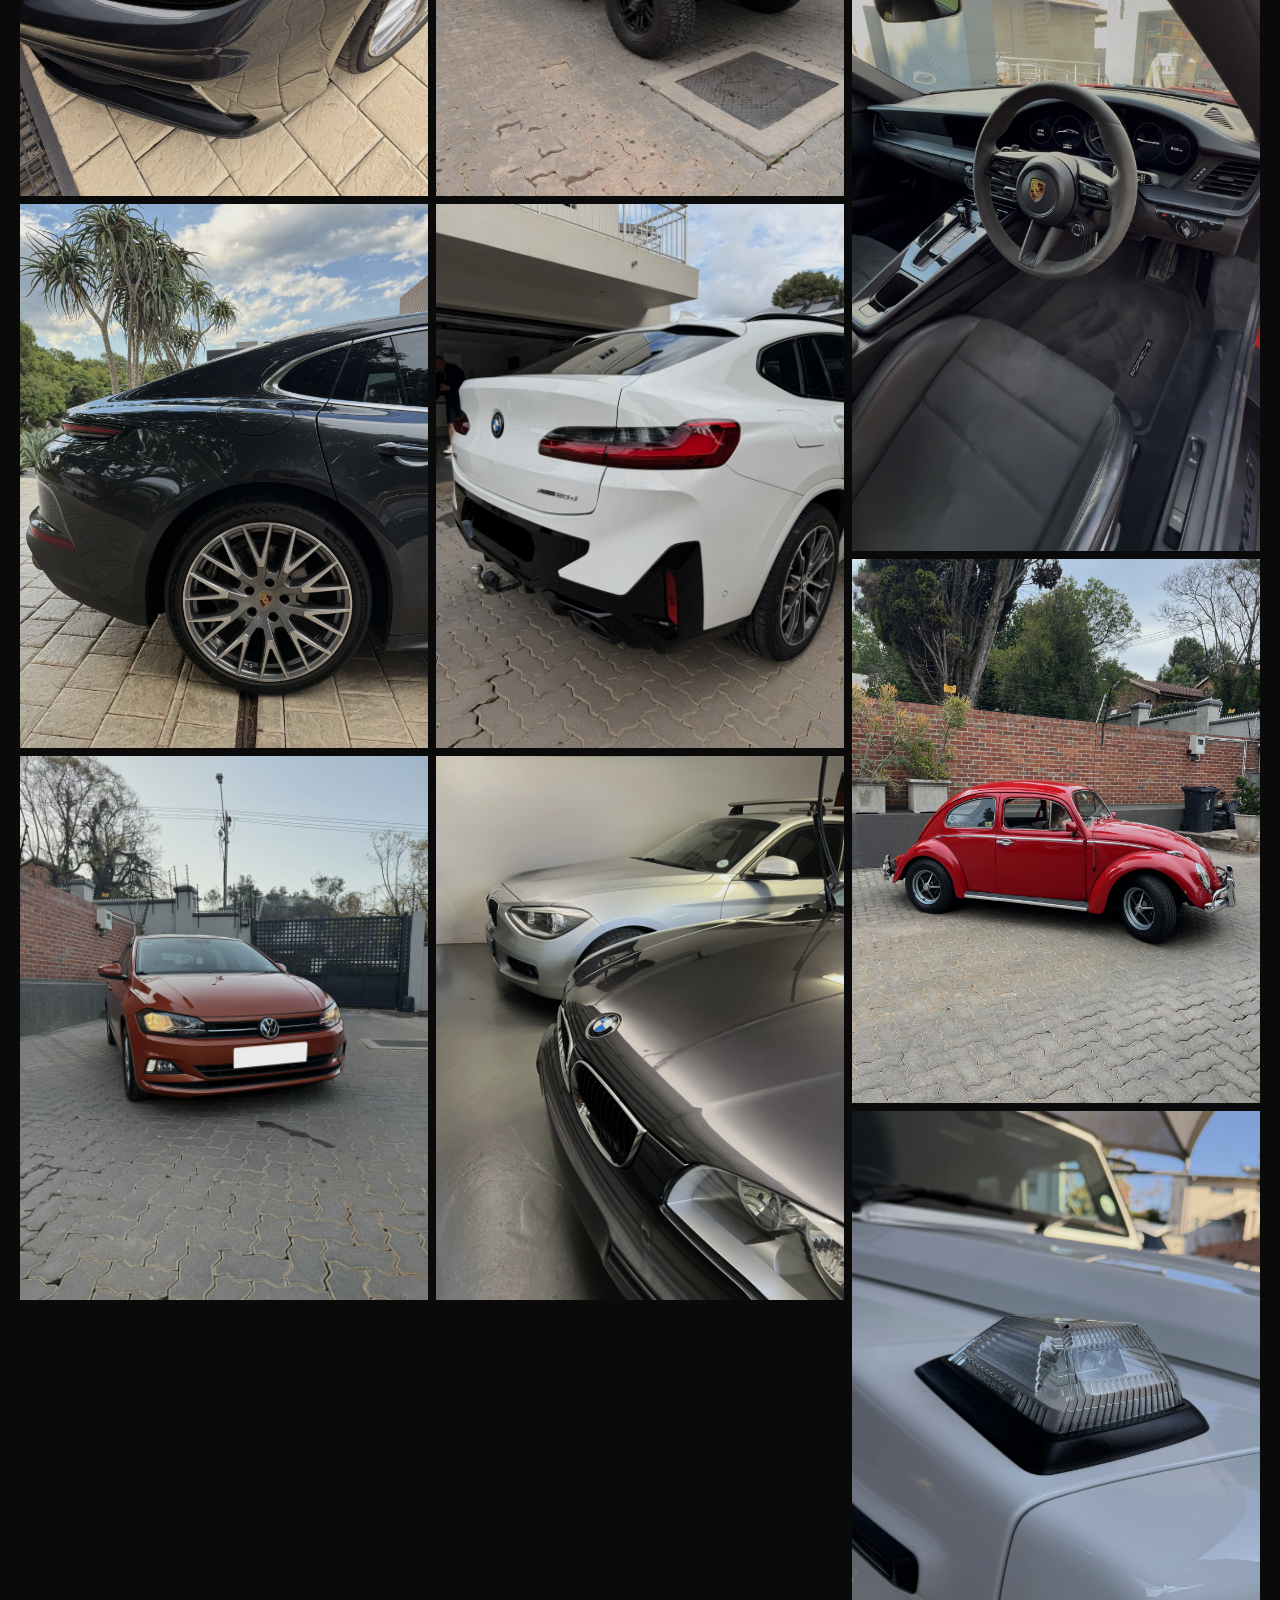
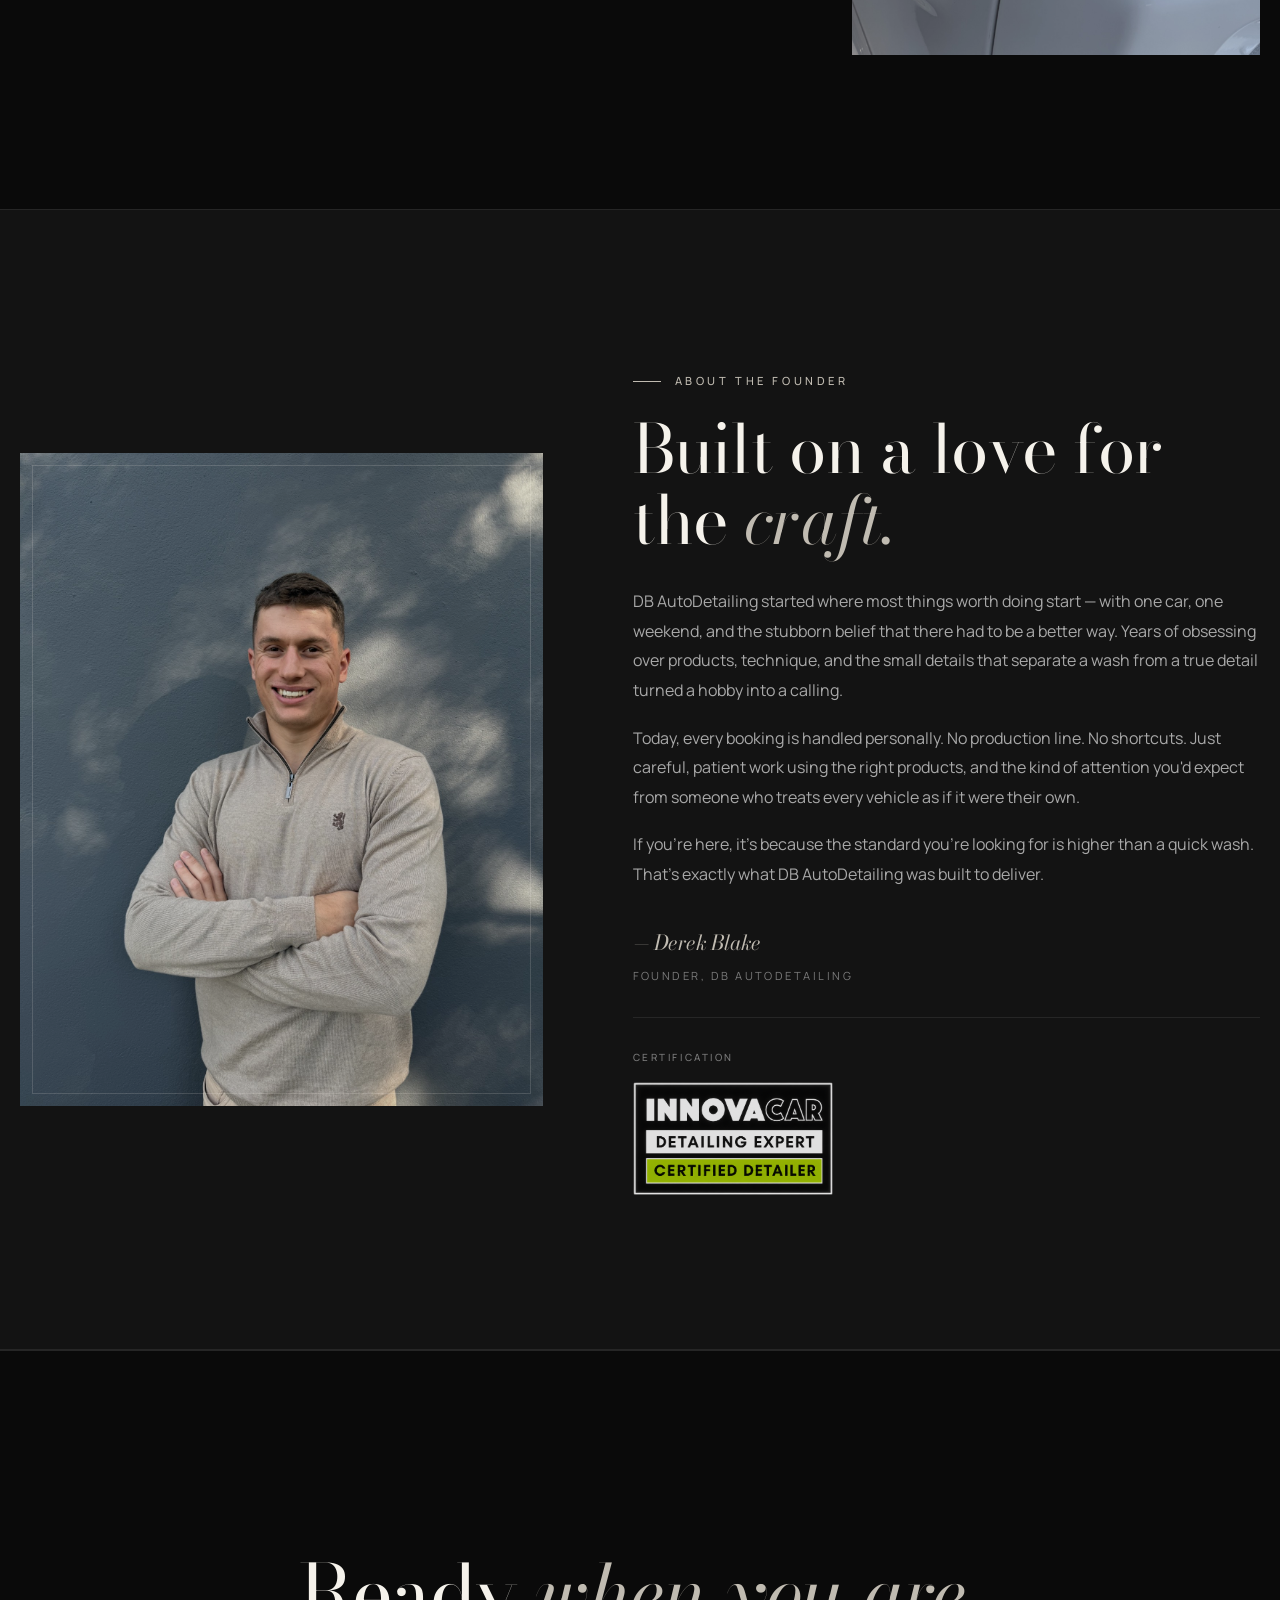
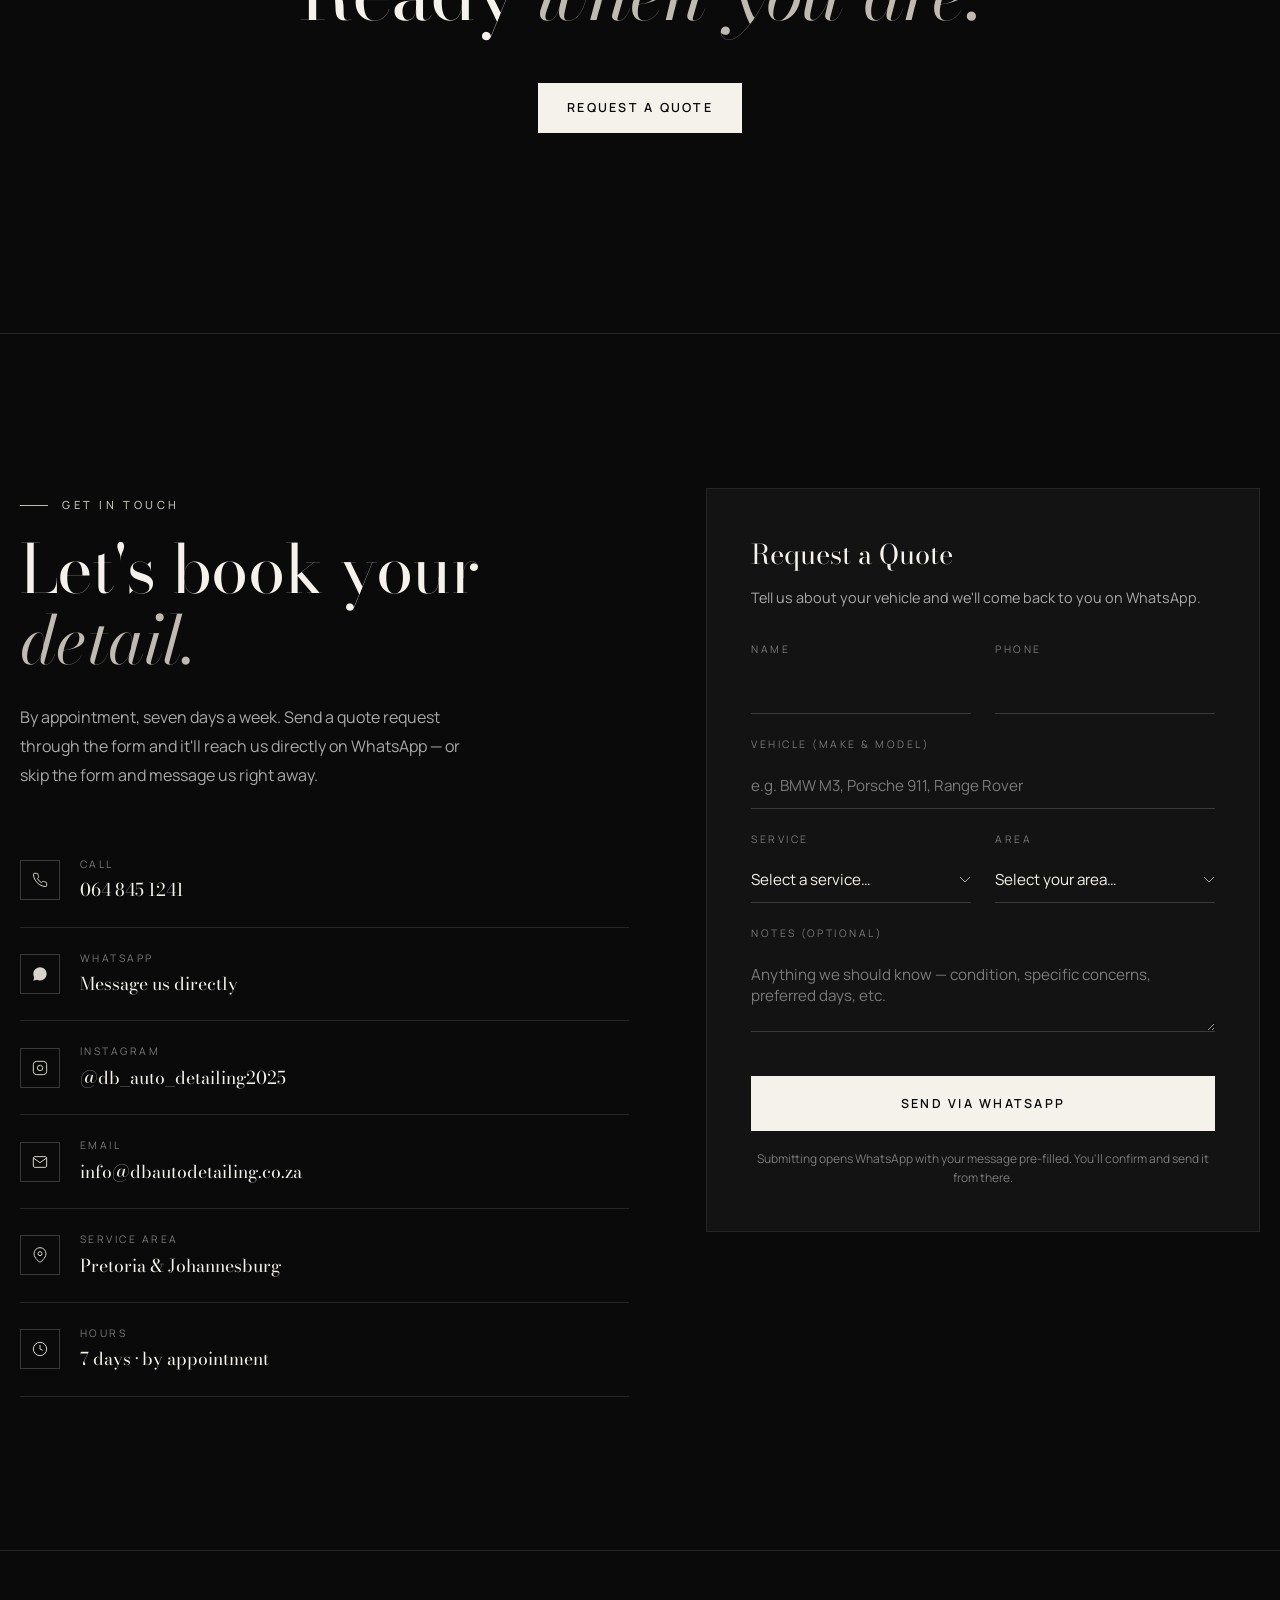
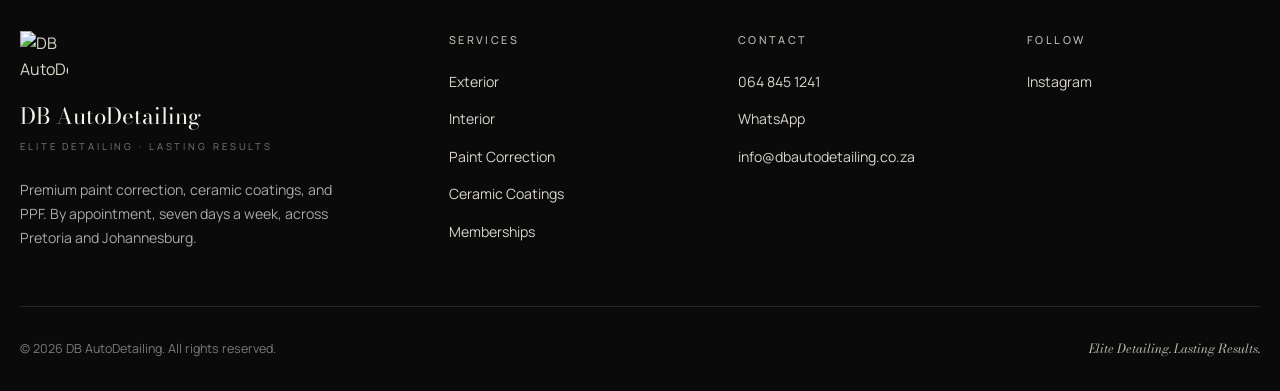
==== commit f9d168e7: "Update index.html" ====
--- a/index.html
+++ b/index.html
@@ -179,7 +179,7 @@
                     </a>
 
                     <a class="service-card service-card-wide" href="memberships.html">
-                        <div class="service-card-bg" style="background-image: url('images/polo.jpg'); background-position: center 82%"></div>
+                        <div class="service-card-bg" style="background-image: url('images/jetta.jpg')"></div>
                         <div class="service-card-overlay"></div>
                         <div class="service-card-content">
                             <span class="service-card-num">05</span>
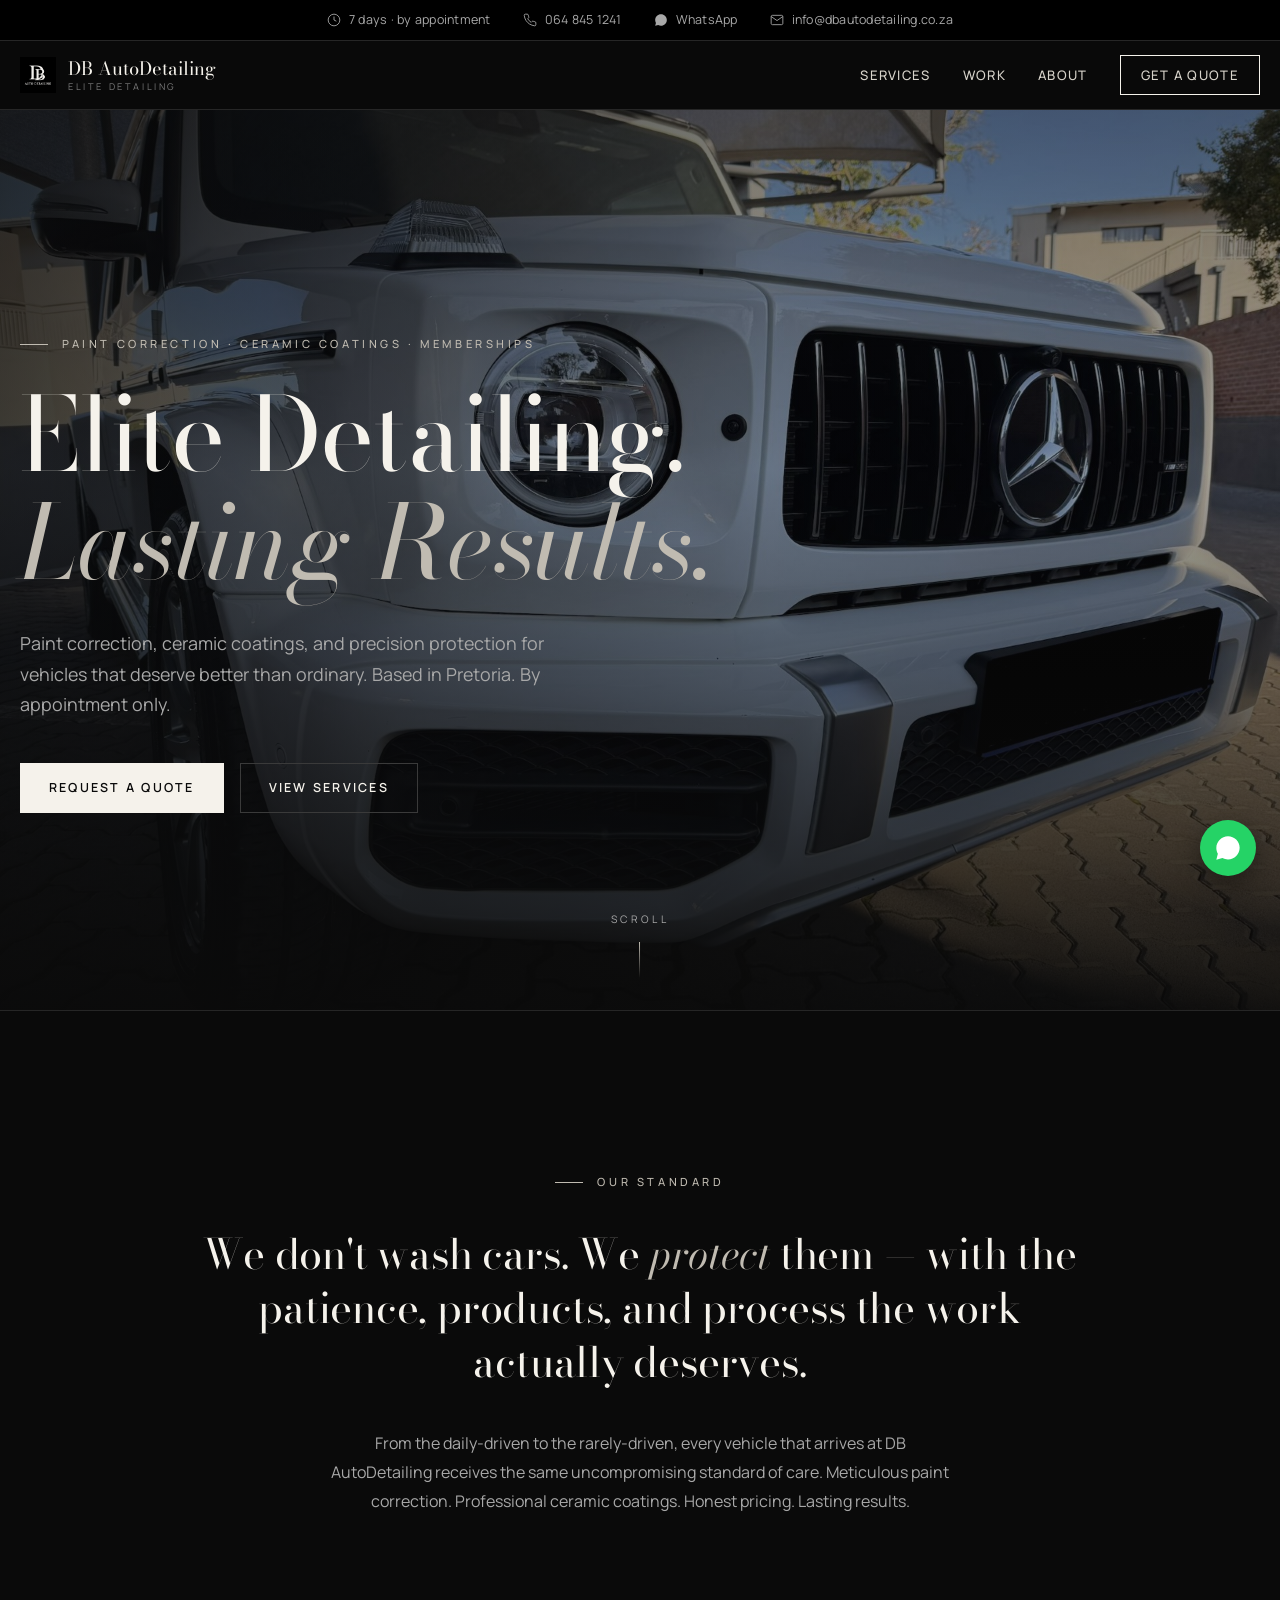
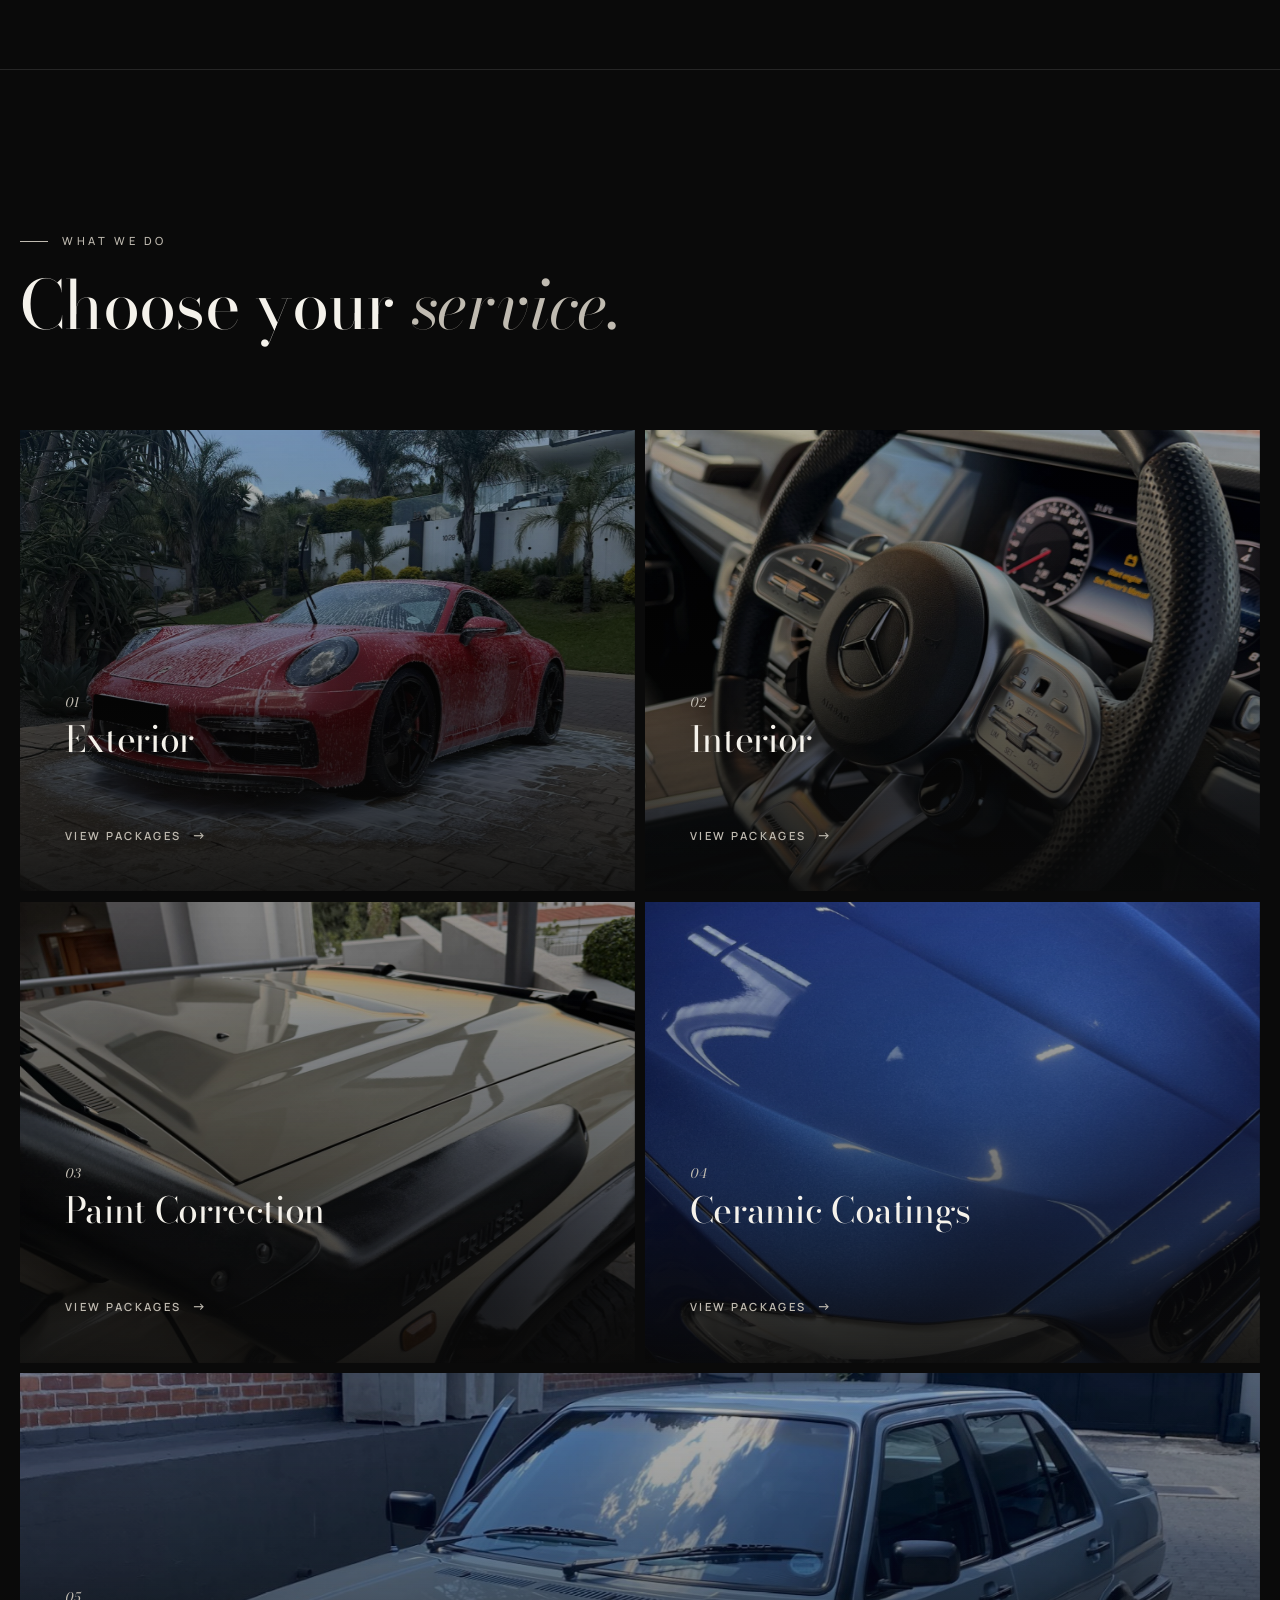
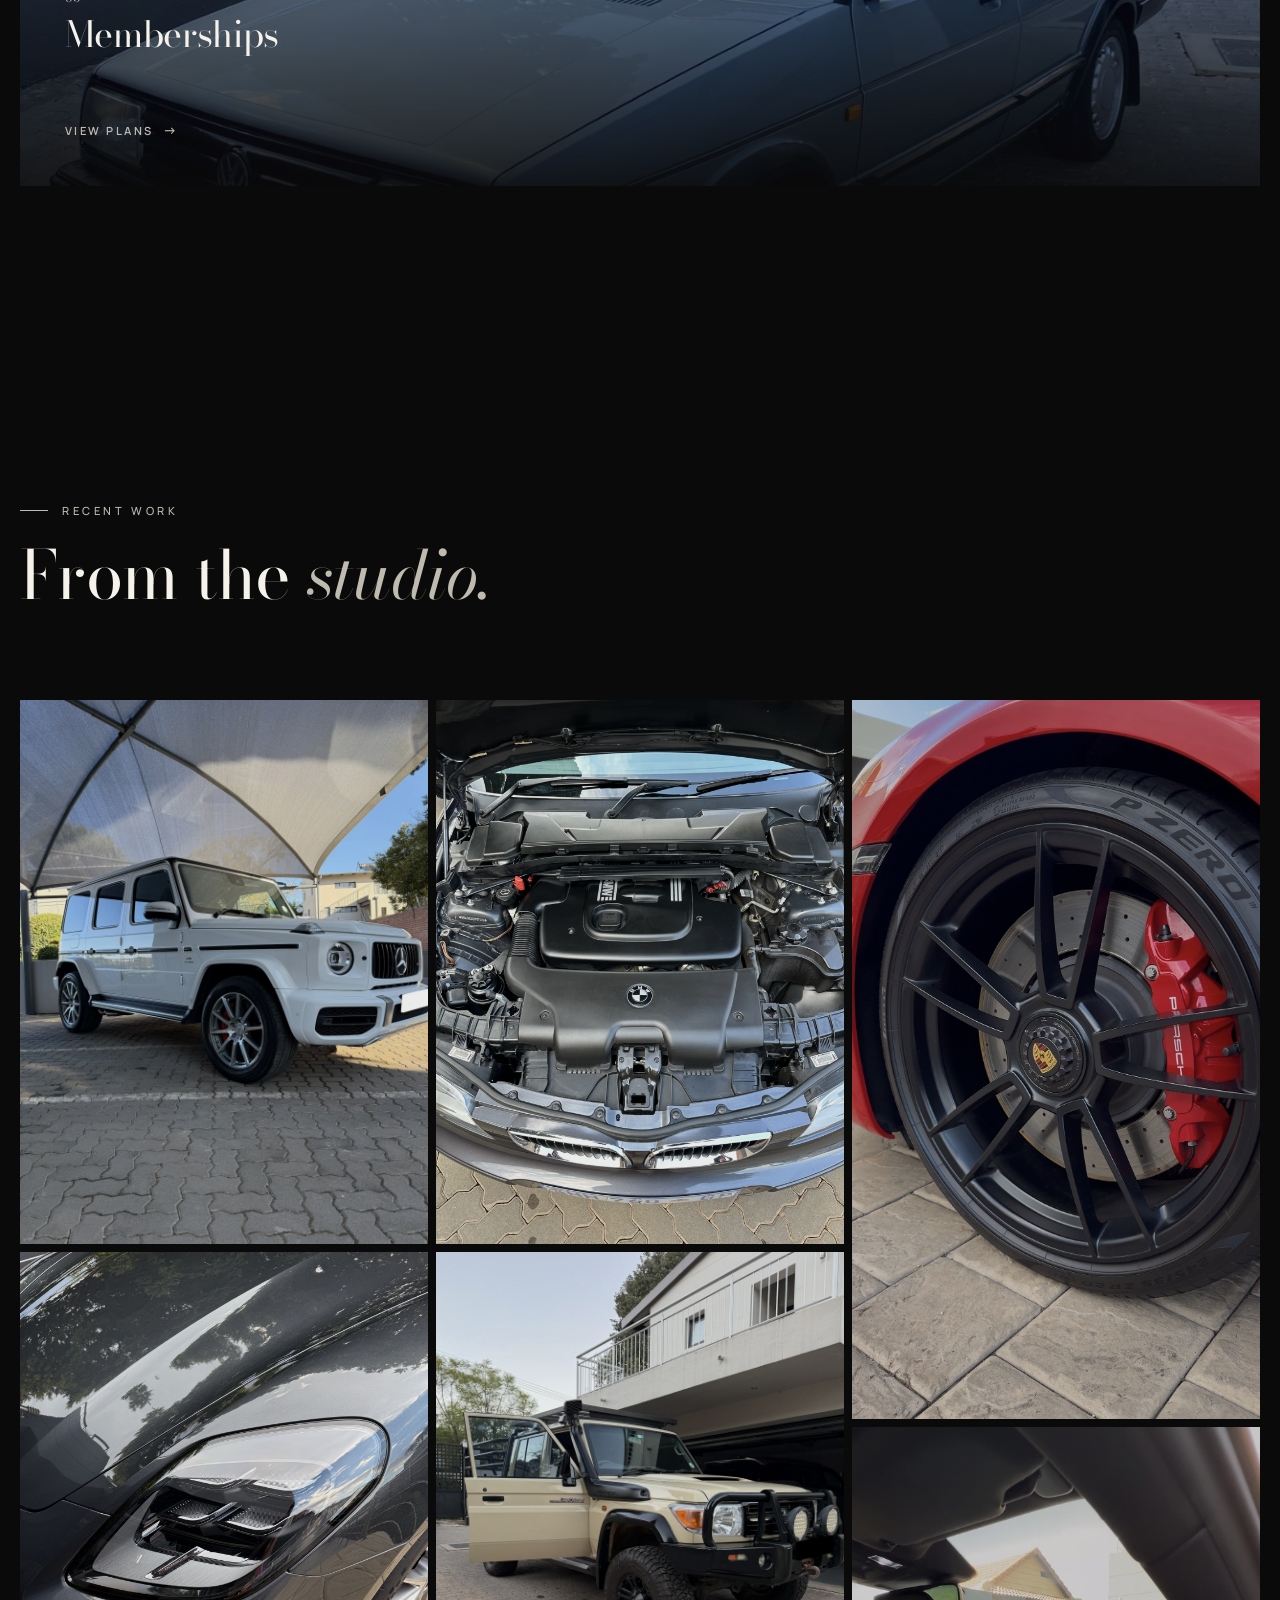
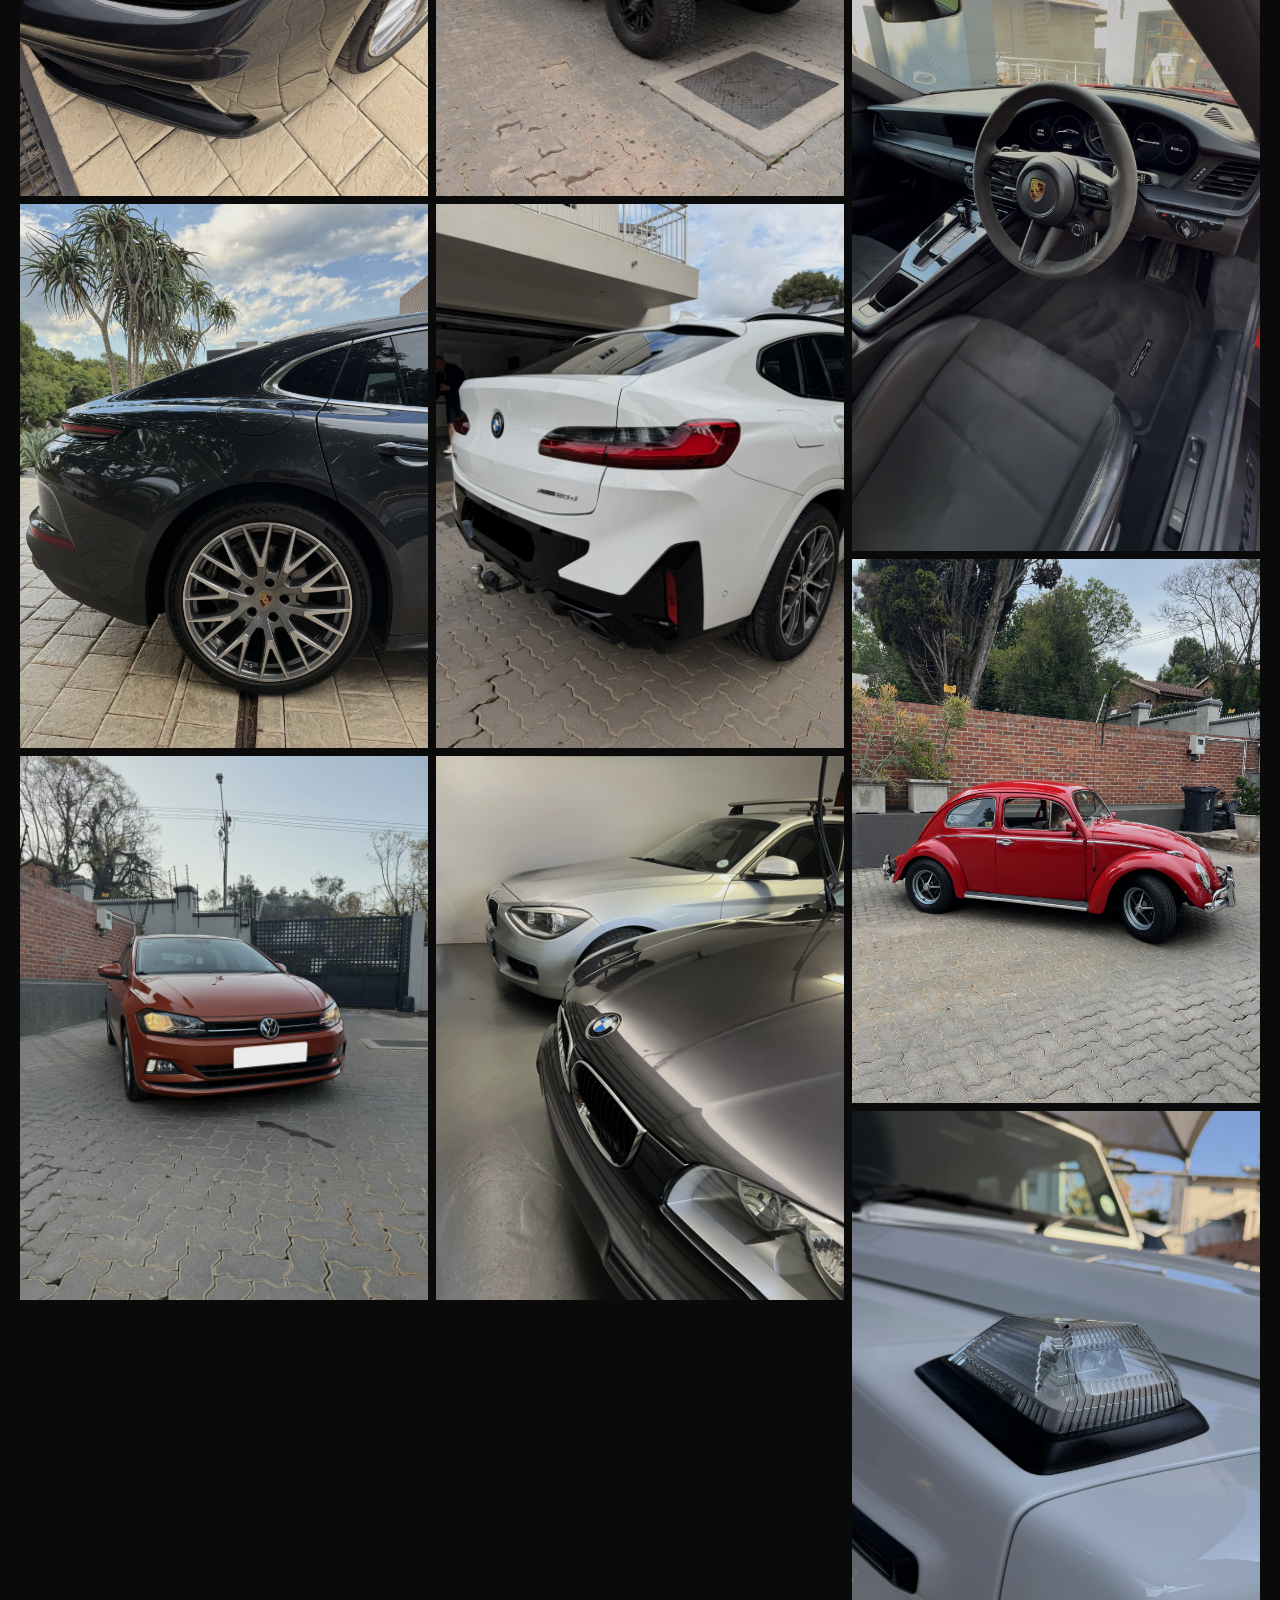
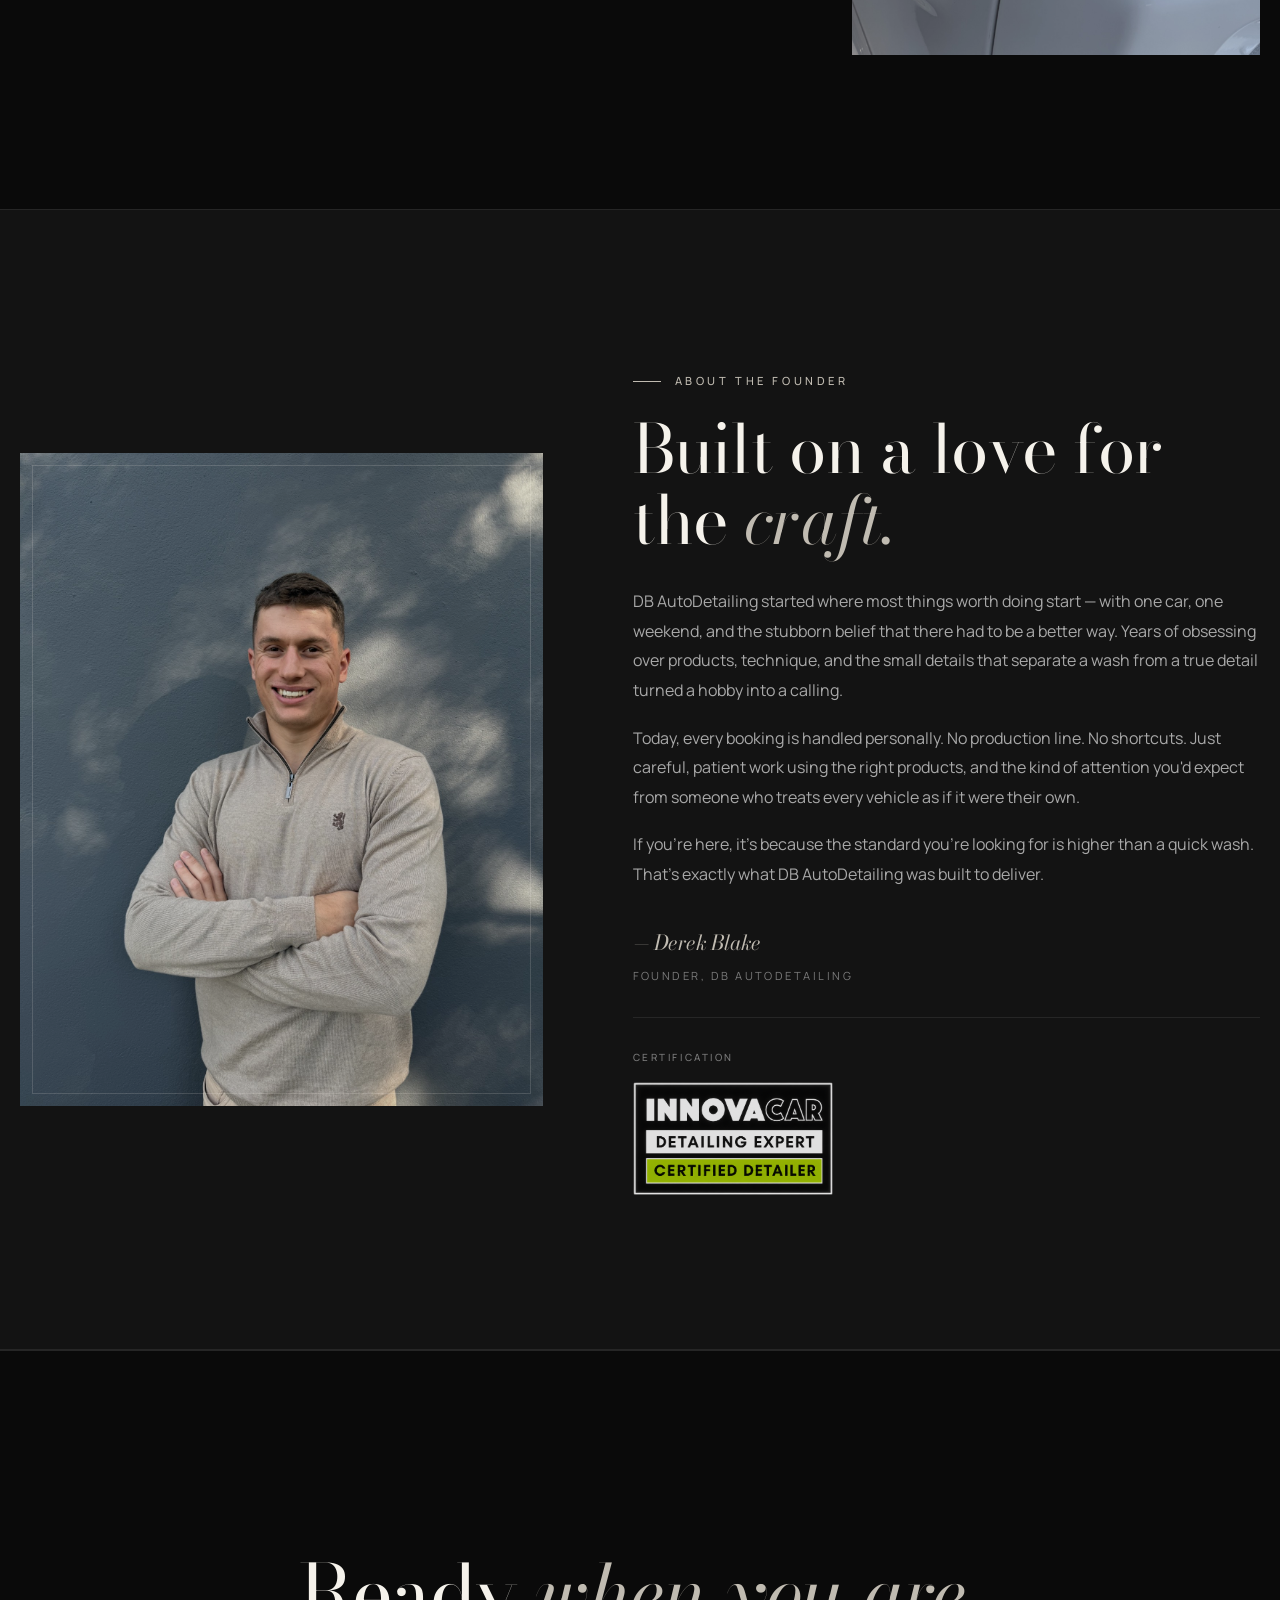
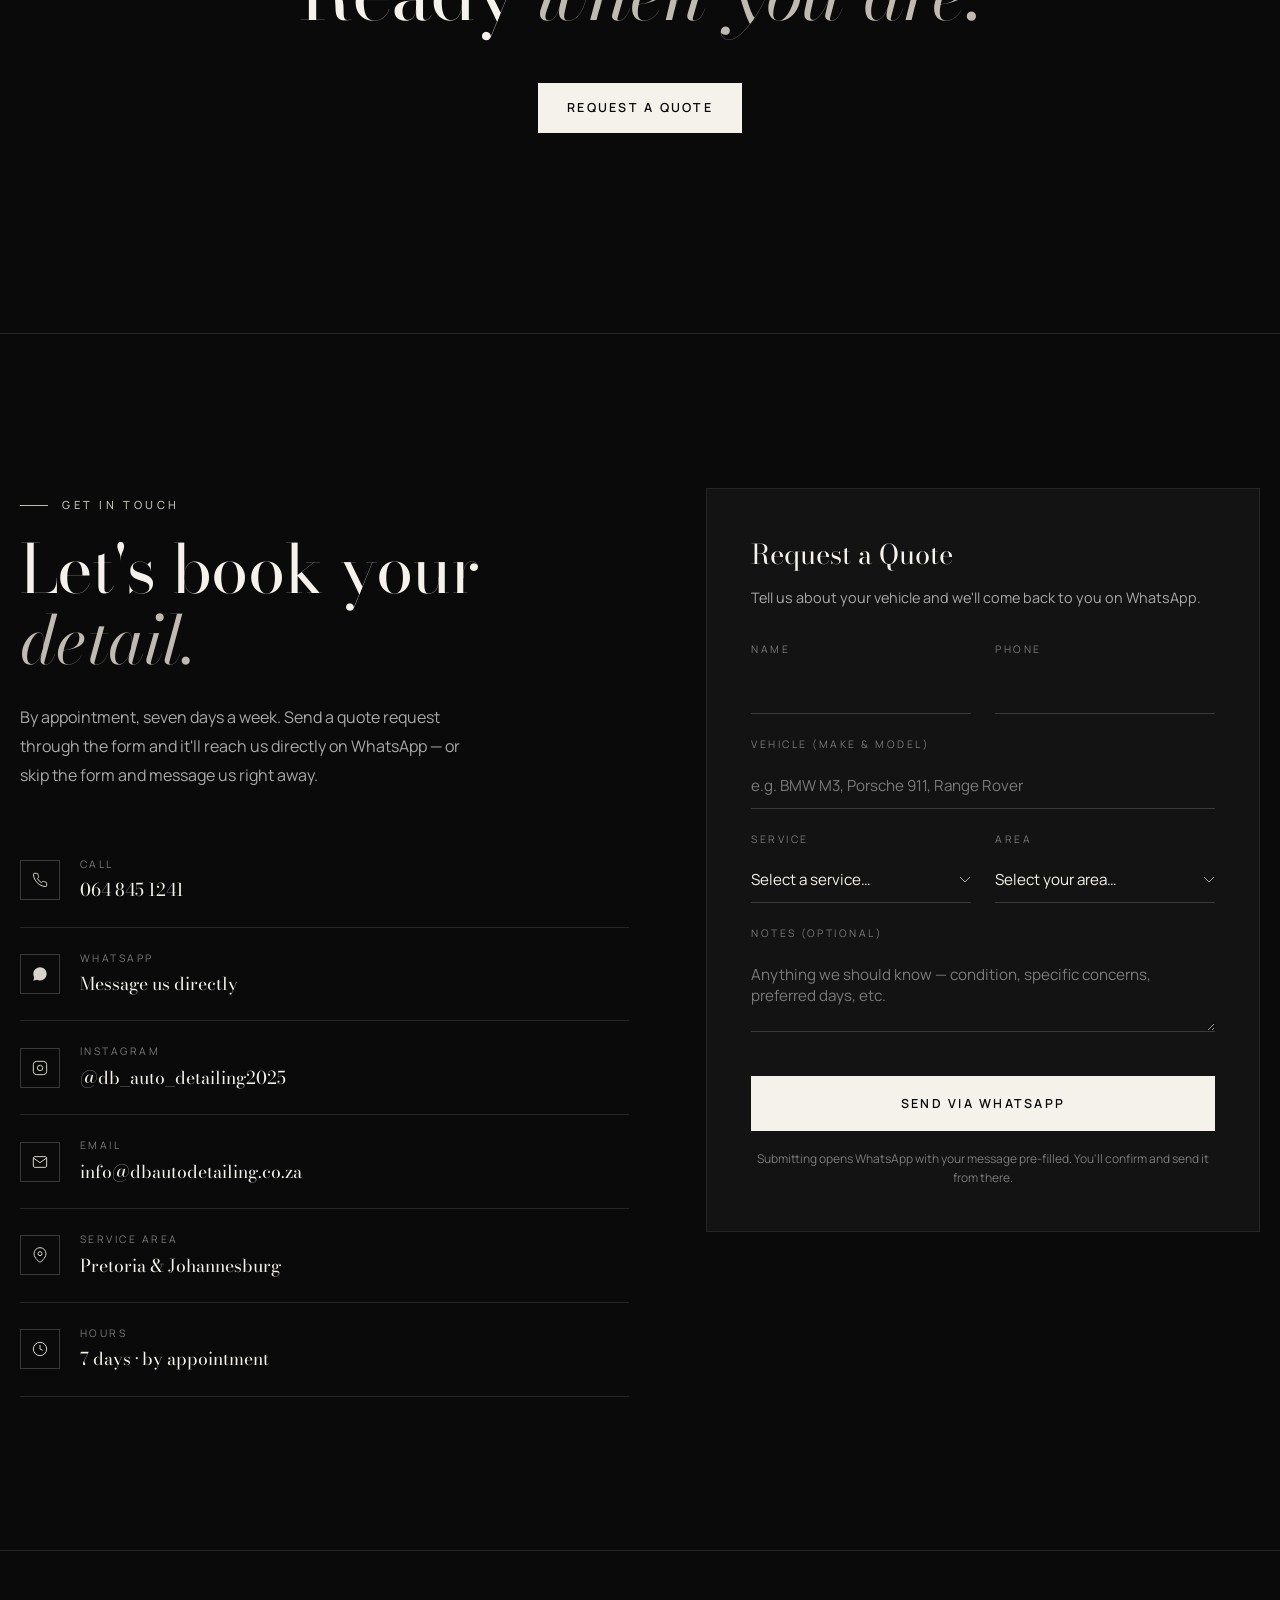
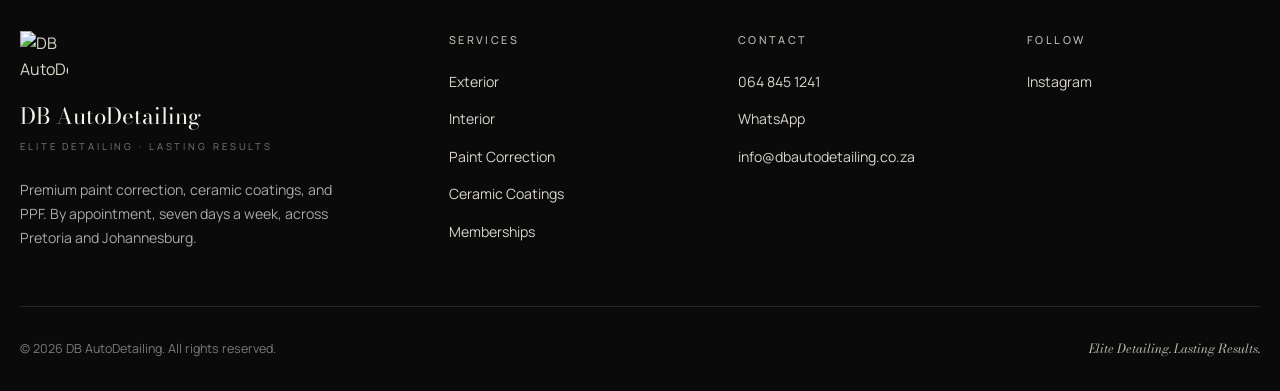
==== commit e098e326: "Update index.html" ====
--- a/index.html
+++ b/index.html
@@ -51,7 +51,7 @@
             <div class="nav-inner">
 
                 <a class="nav-brand" href="#top">
-                    <img src="images/logo.png" alt="DB AutoDetailing logo">
+                    <img src="images/Logo.png" alt="DB AutoDetailing logo">
                     <span class="nav-brand-text">
                         DB AutoDetailing
                         <small>Elite Detailing</small>
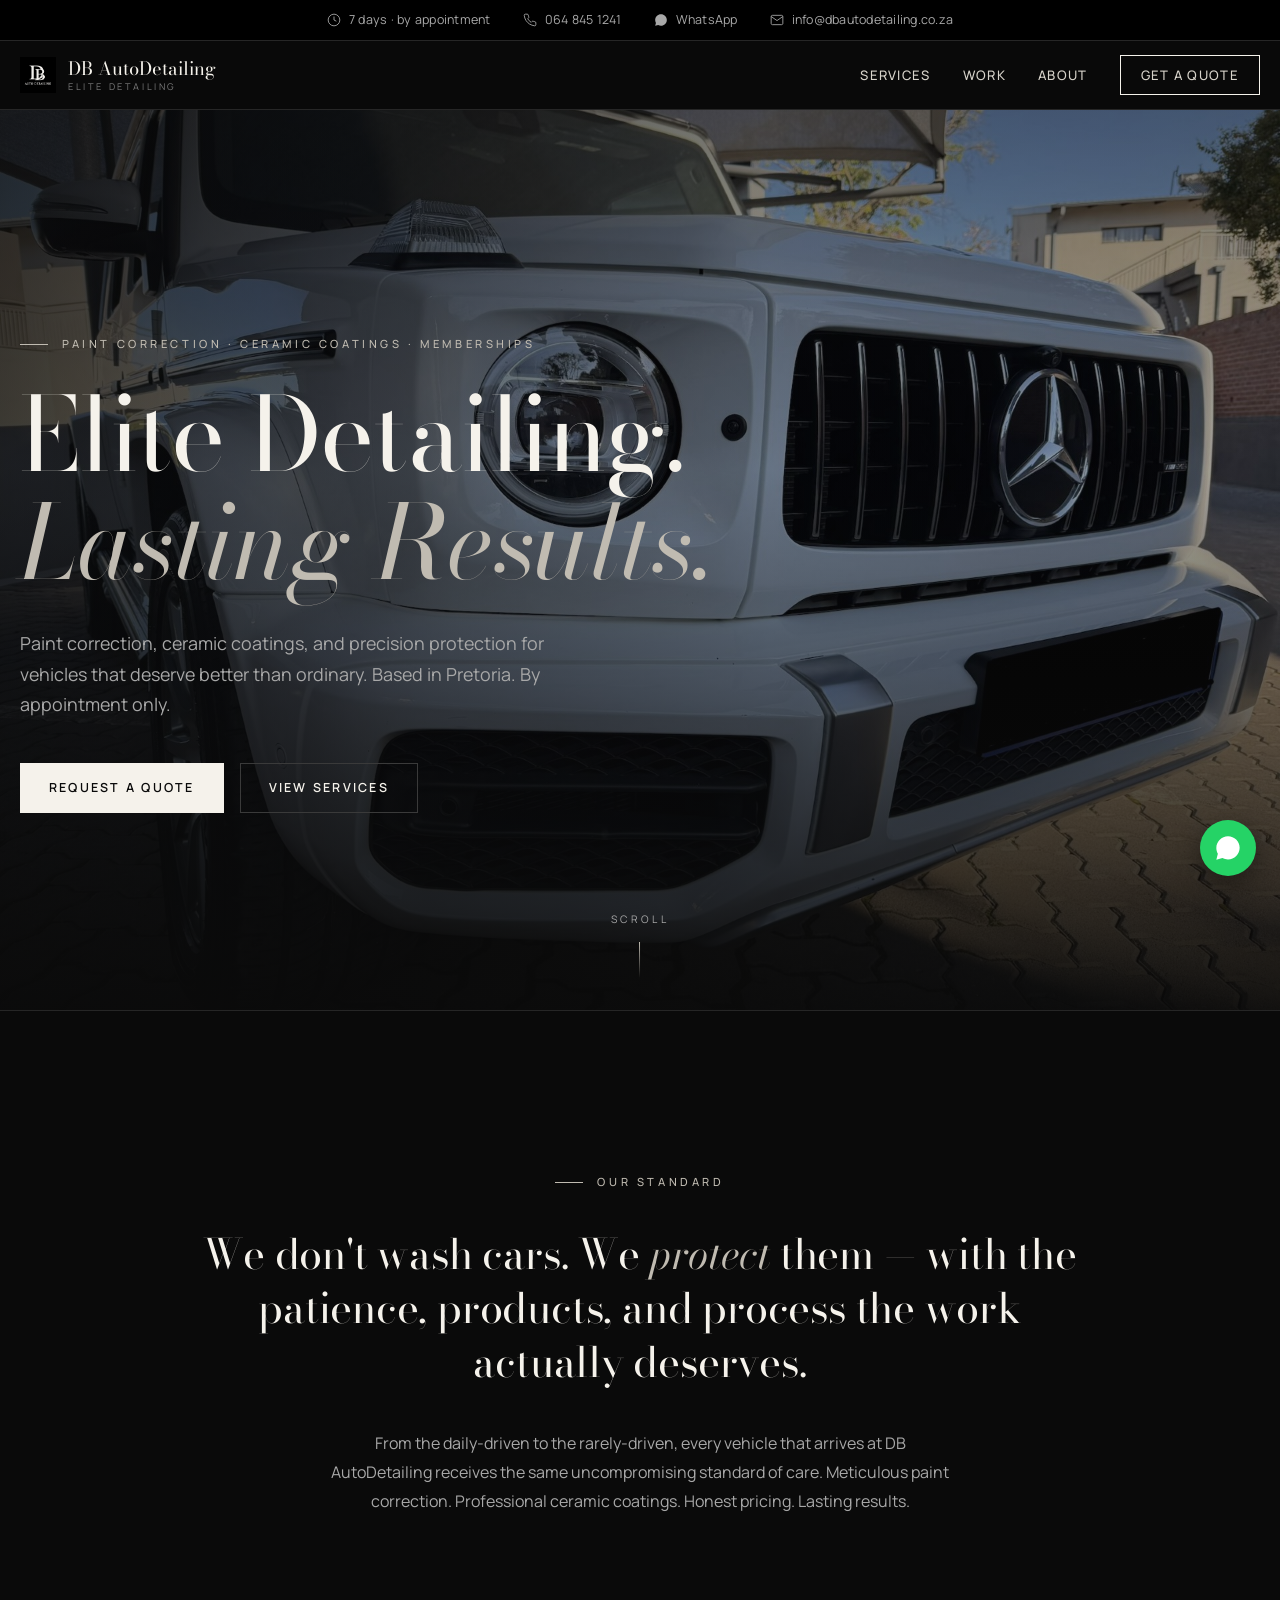
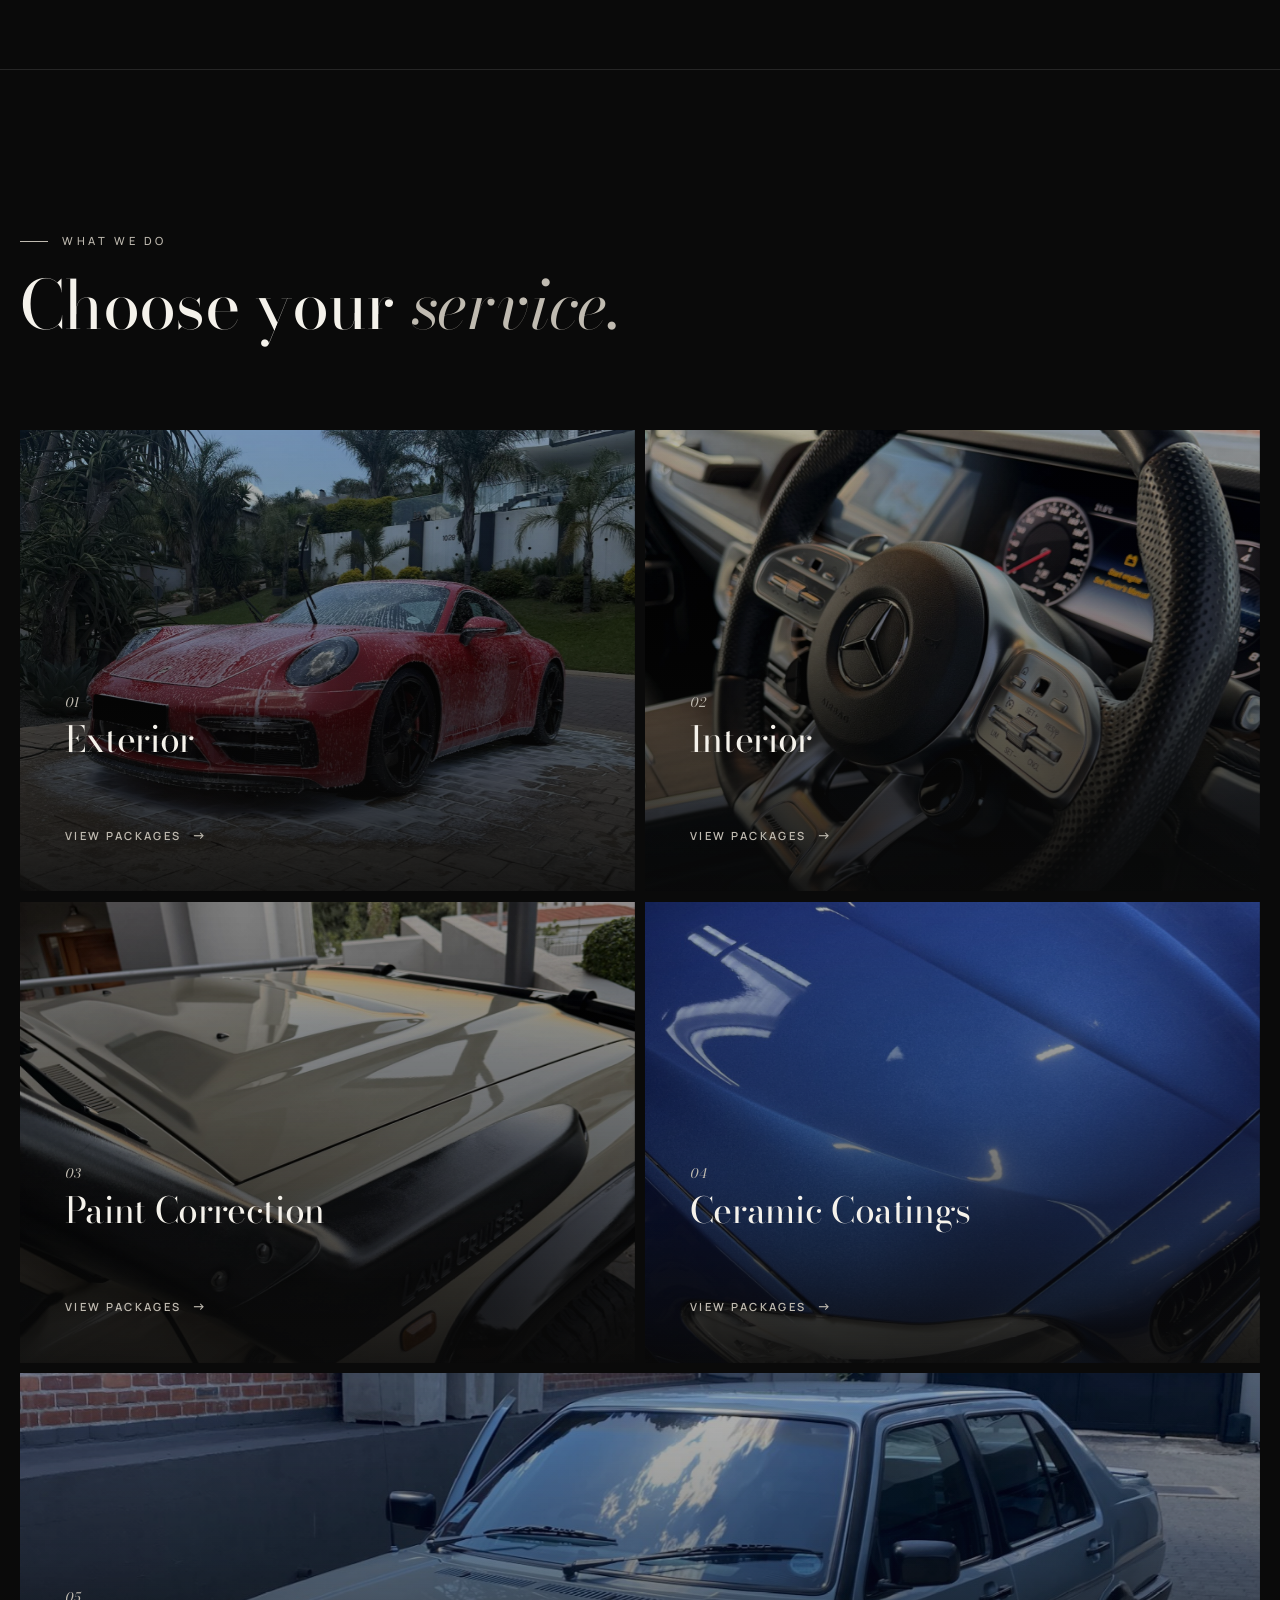
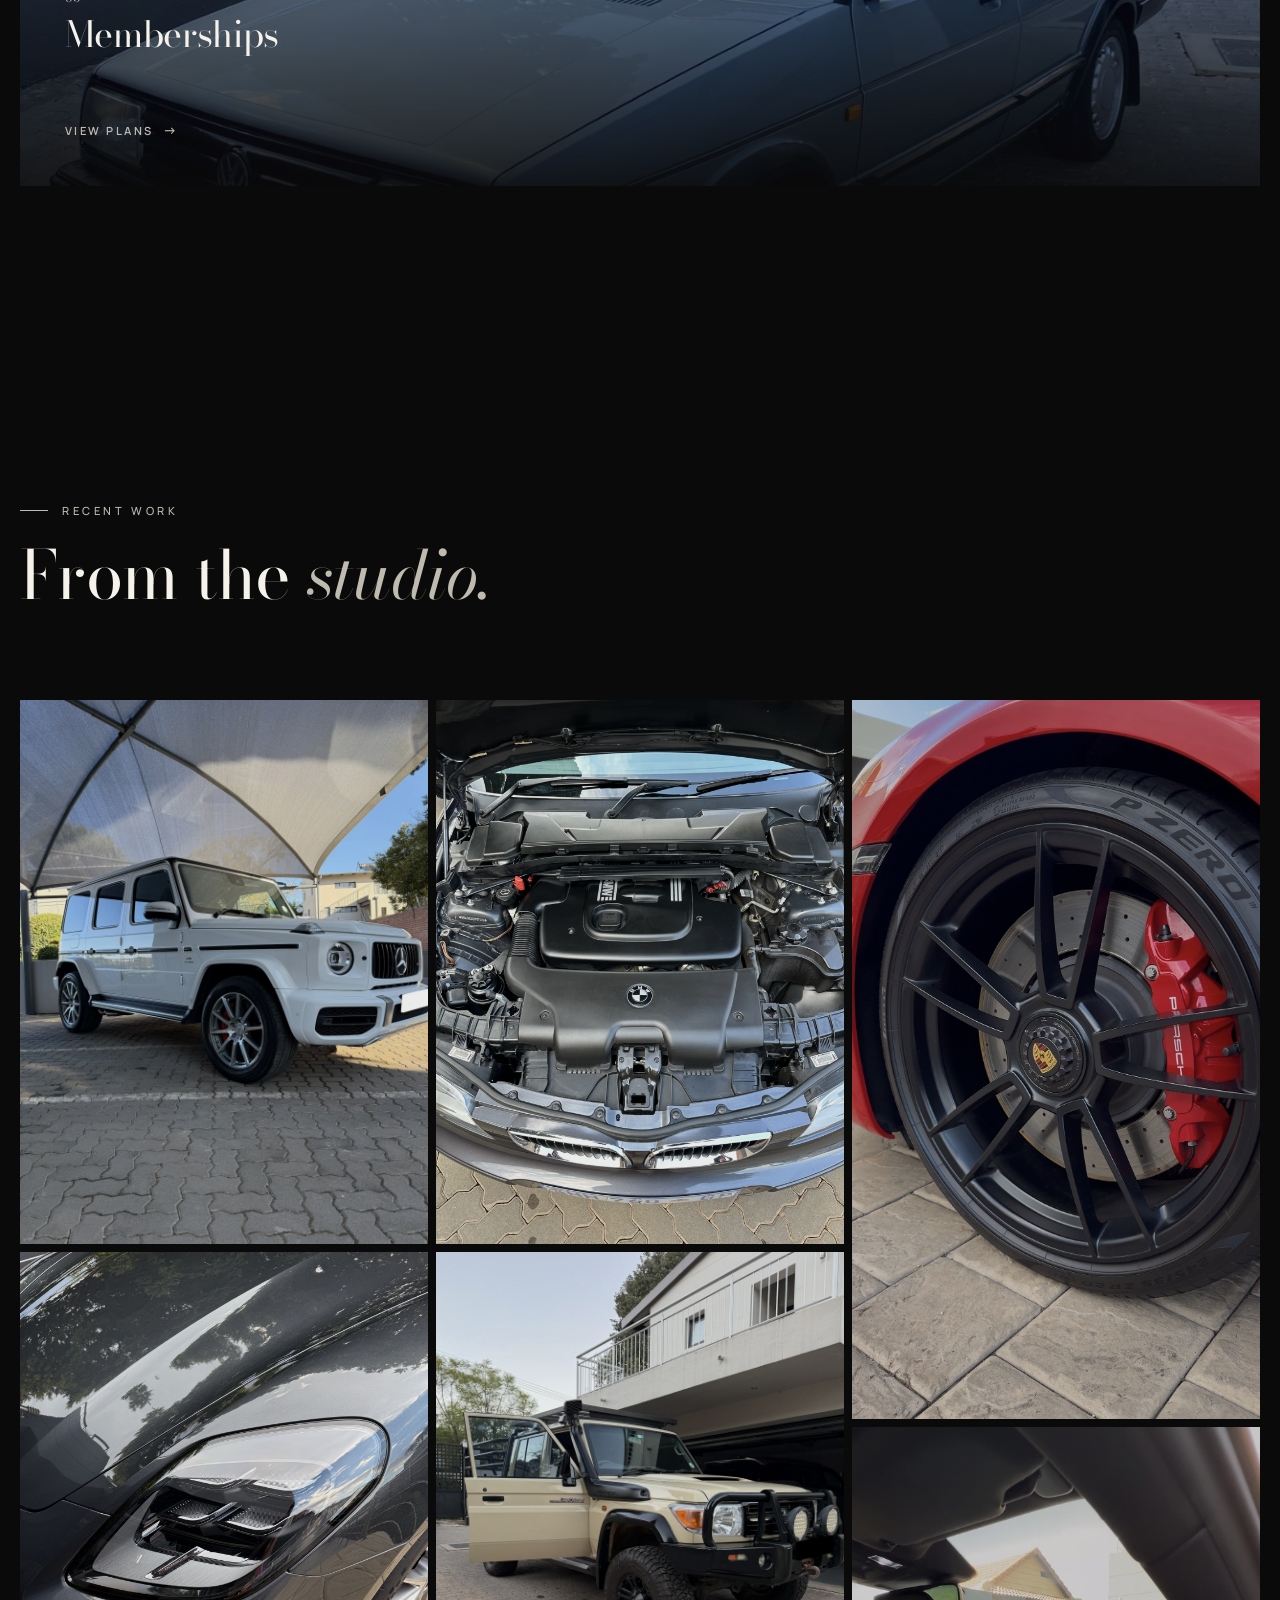
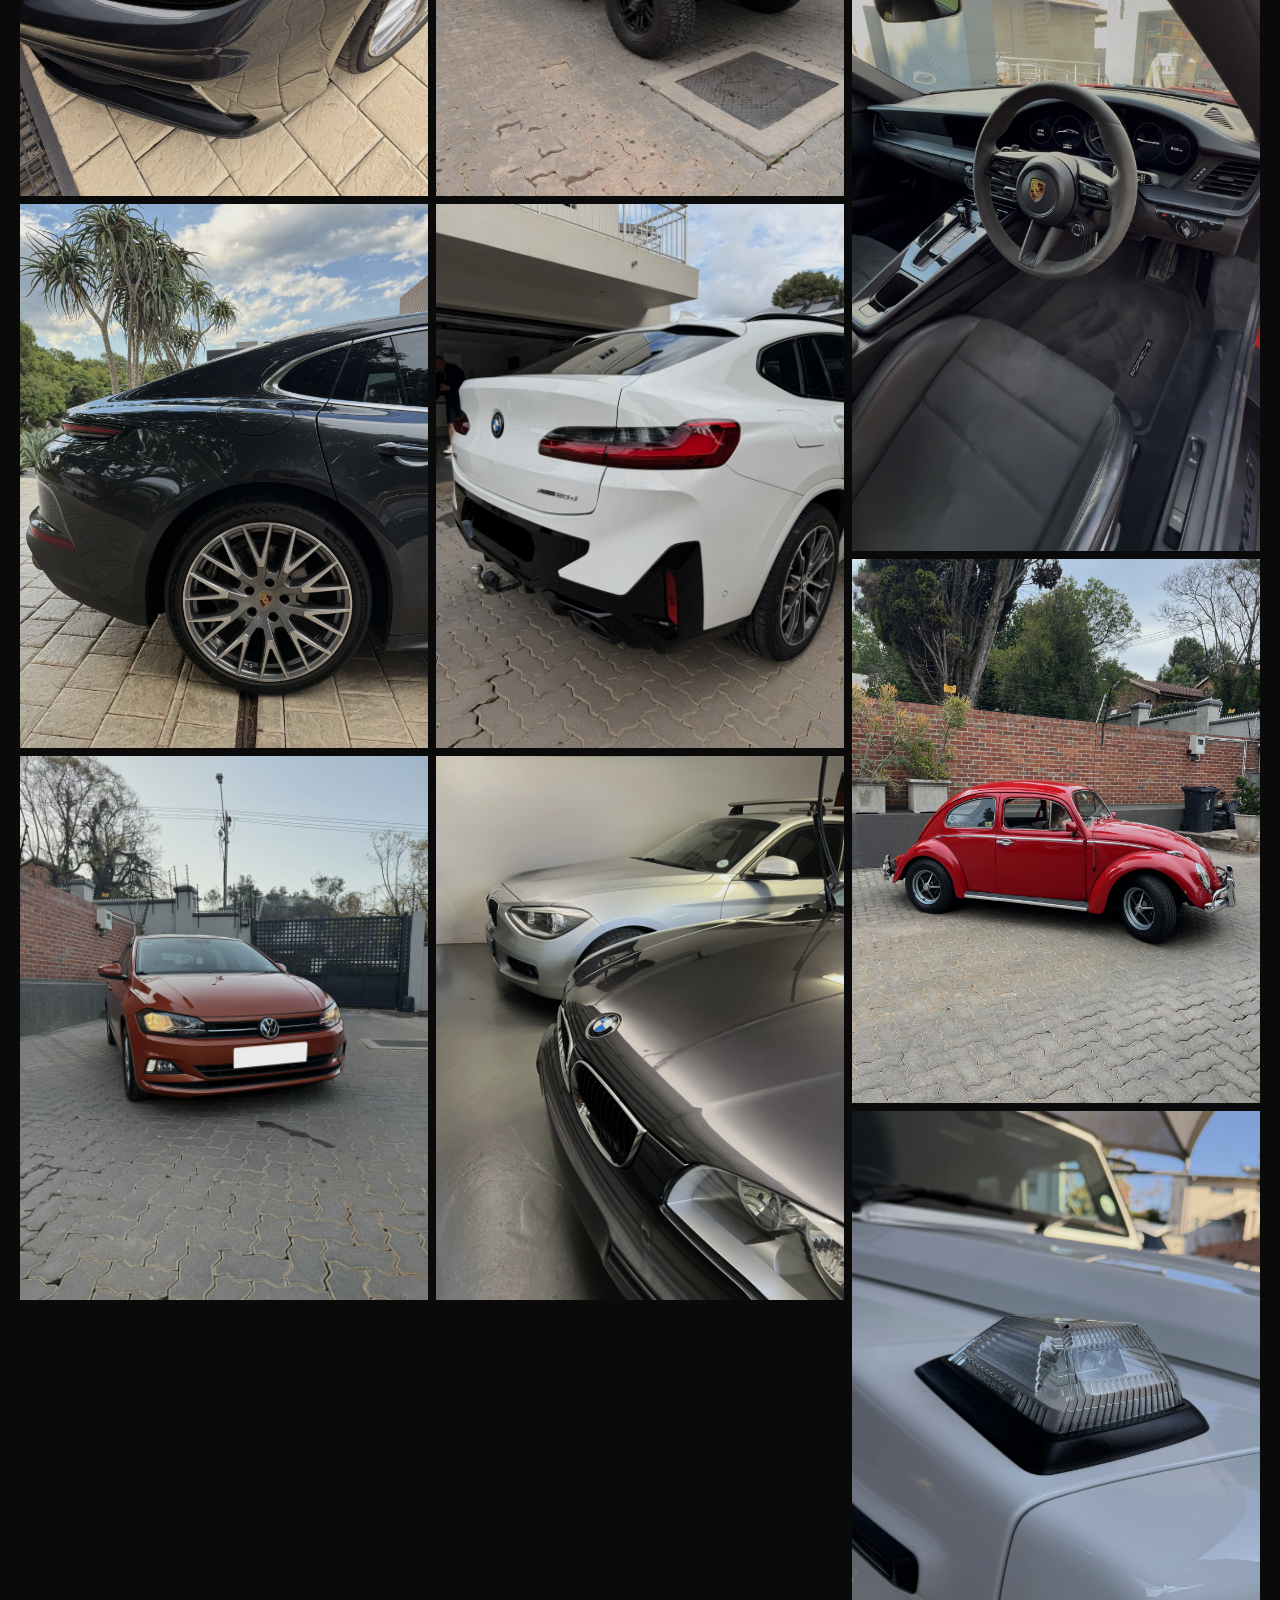
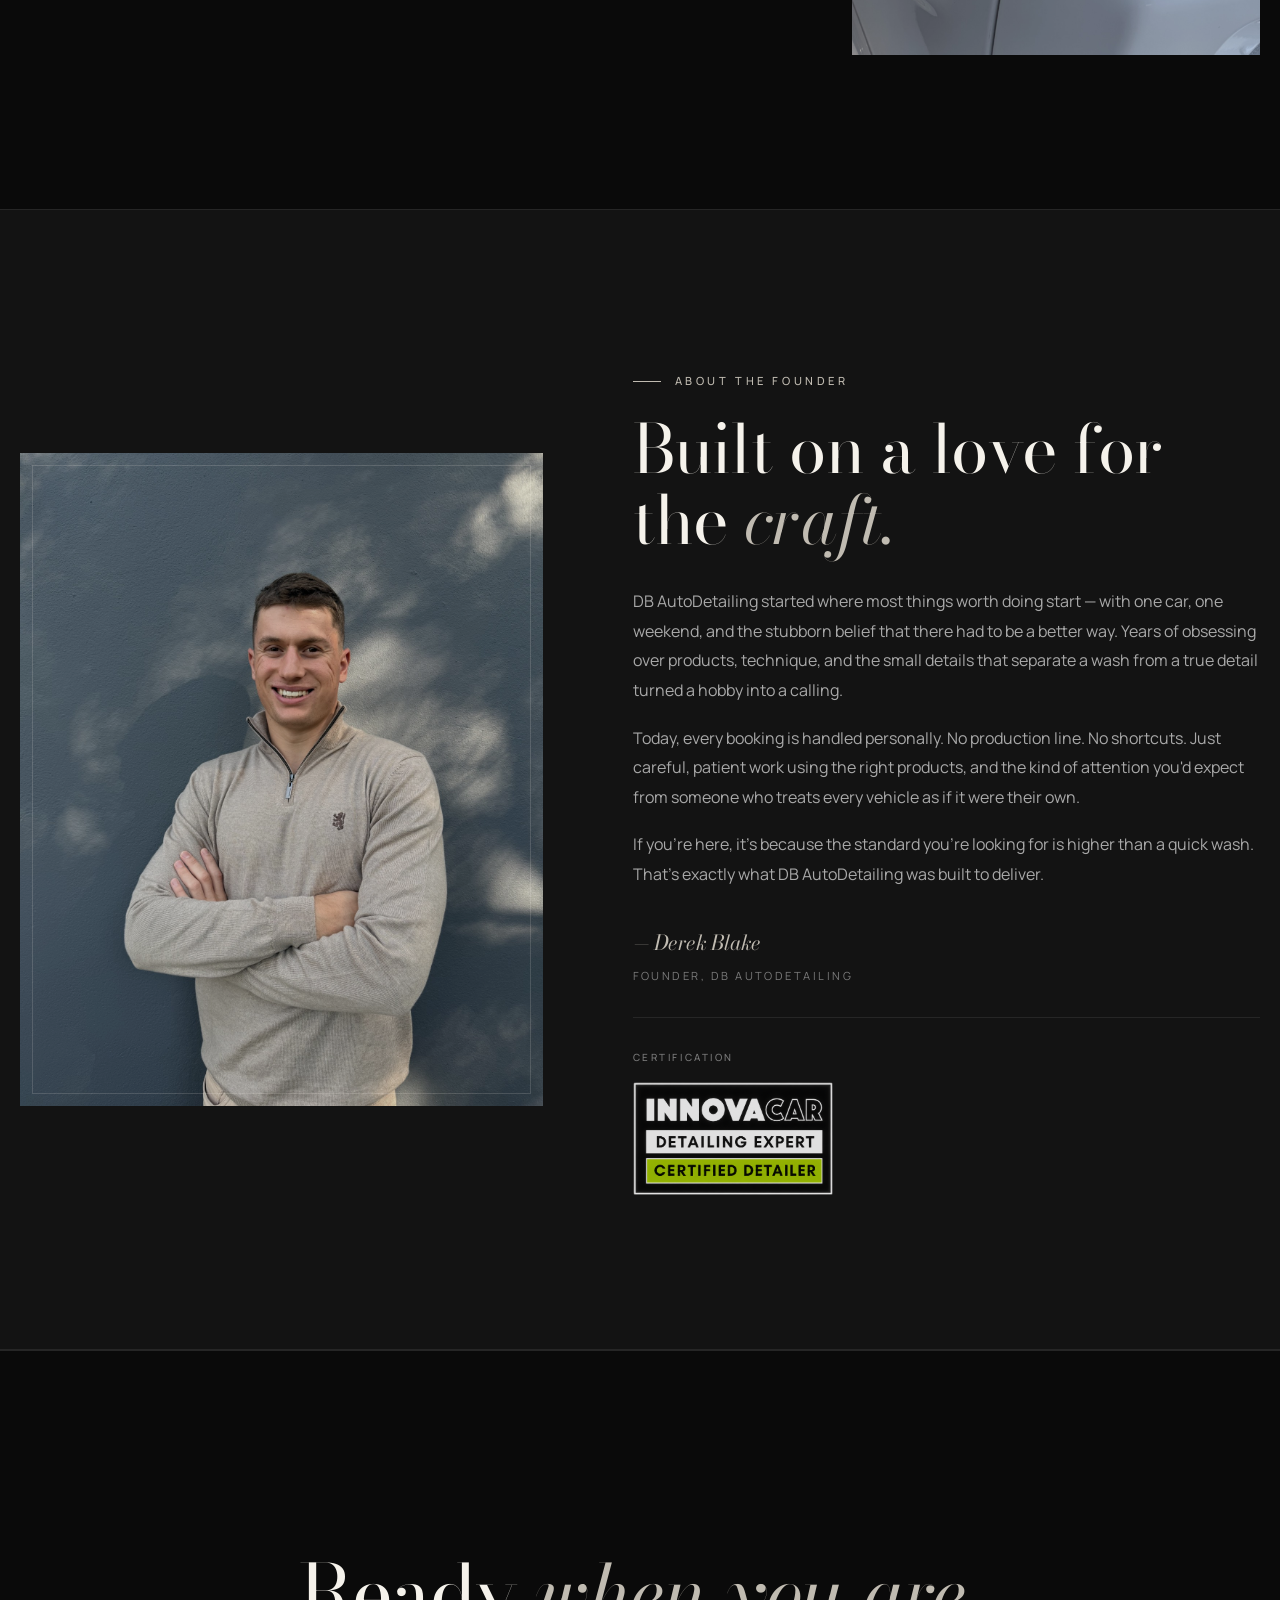
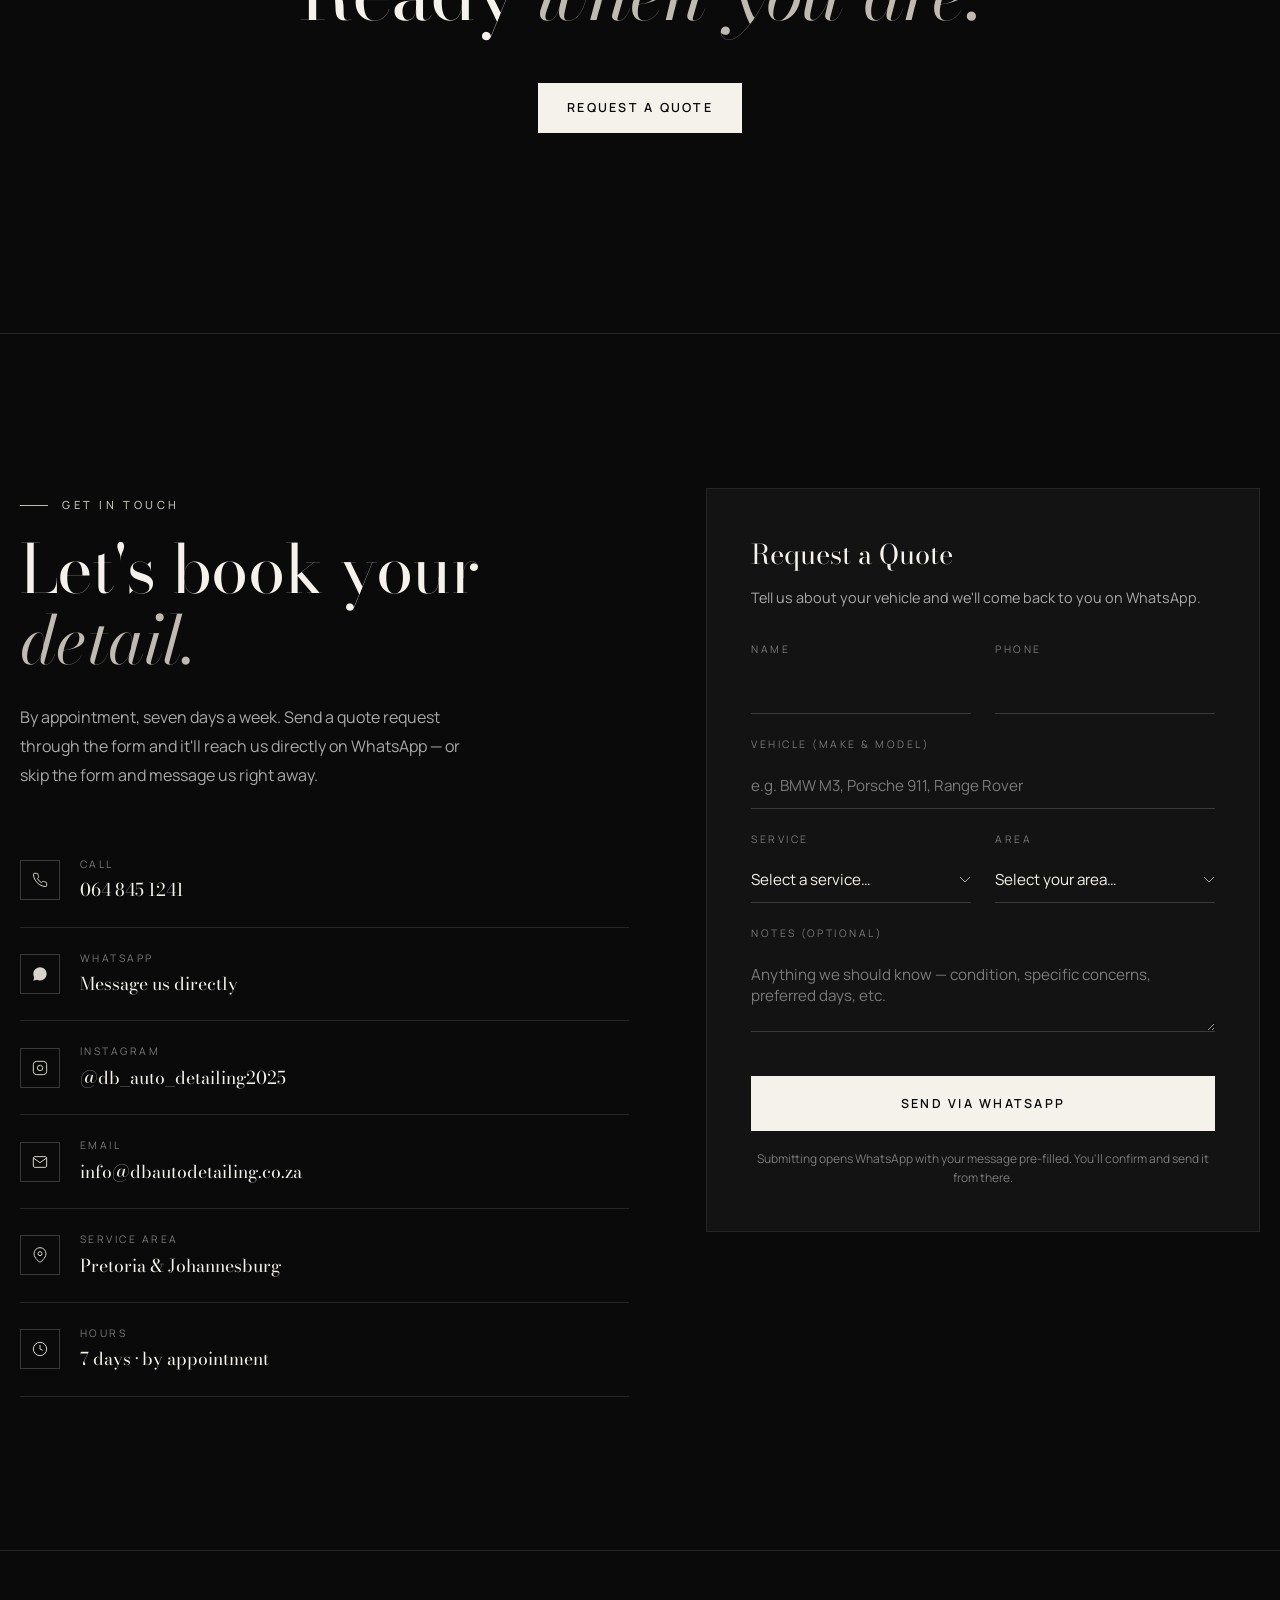
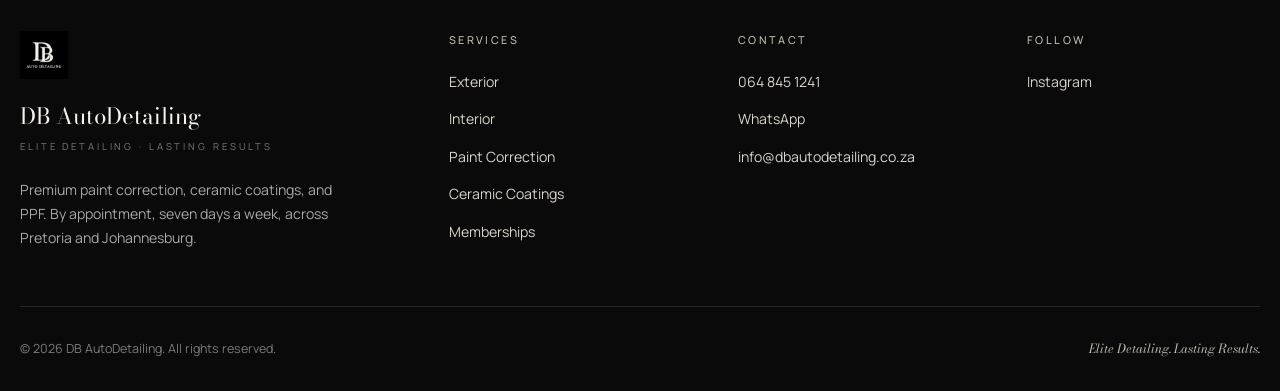
==== commit dd577d63: "Update index.html" ====
--- a/index.html
+++ b/index.html
@@ -446,7 +446,7 @@
             <div class="footer-grid">
 
                 <div class="footer-brand">
-                    <img src="images/logo.png" alt="DB AutoDetailing">
+                    <img src="images/Logo.png" alt="DB AutoDetailing">
                     <h3 class="footer-brand-name">DB AutoDetailing</h3>
                     <p class="footer-brand-tag">Elite Detailing · Lasting Results</p>
                     <p class="footer-brand-blurb">
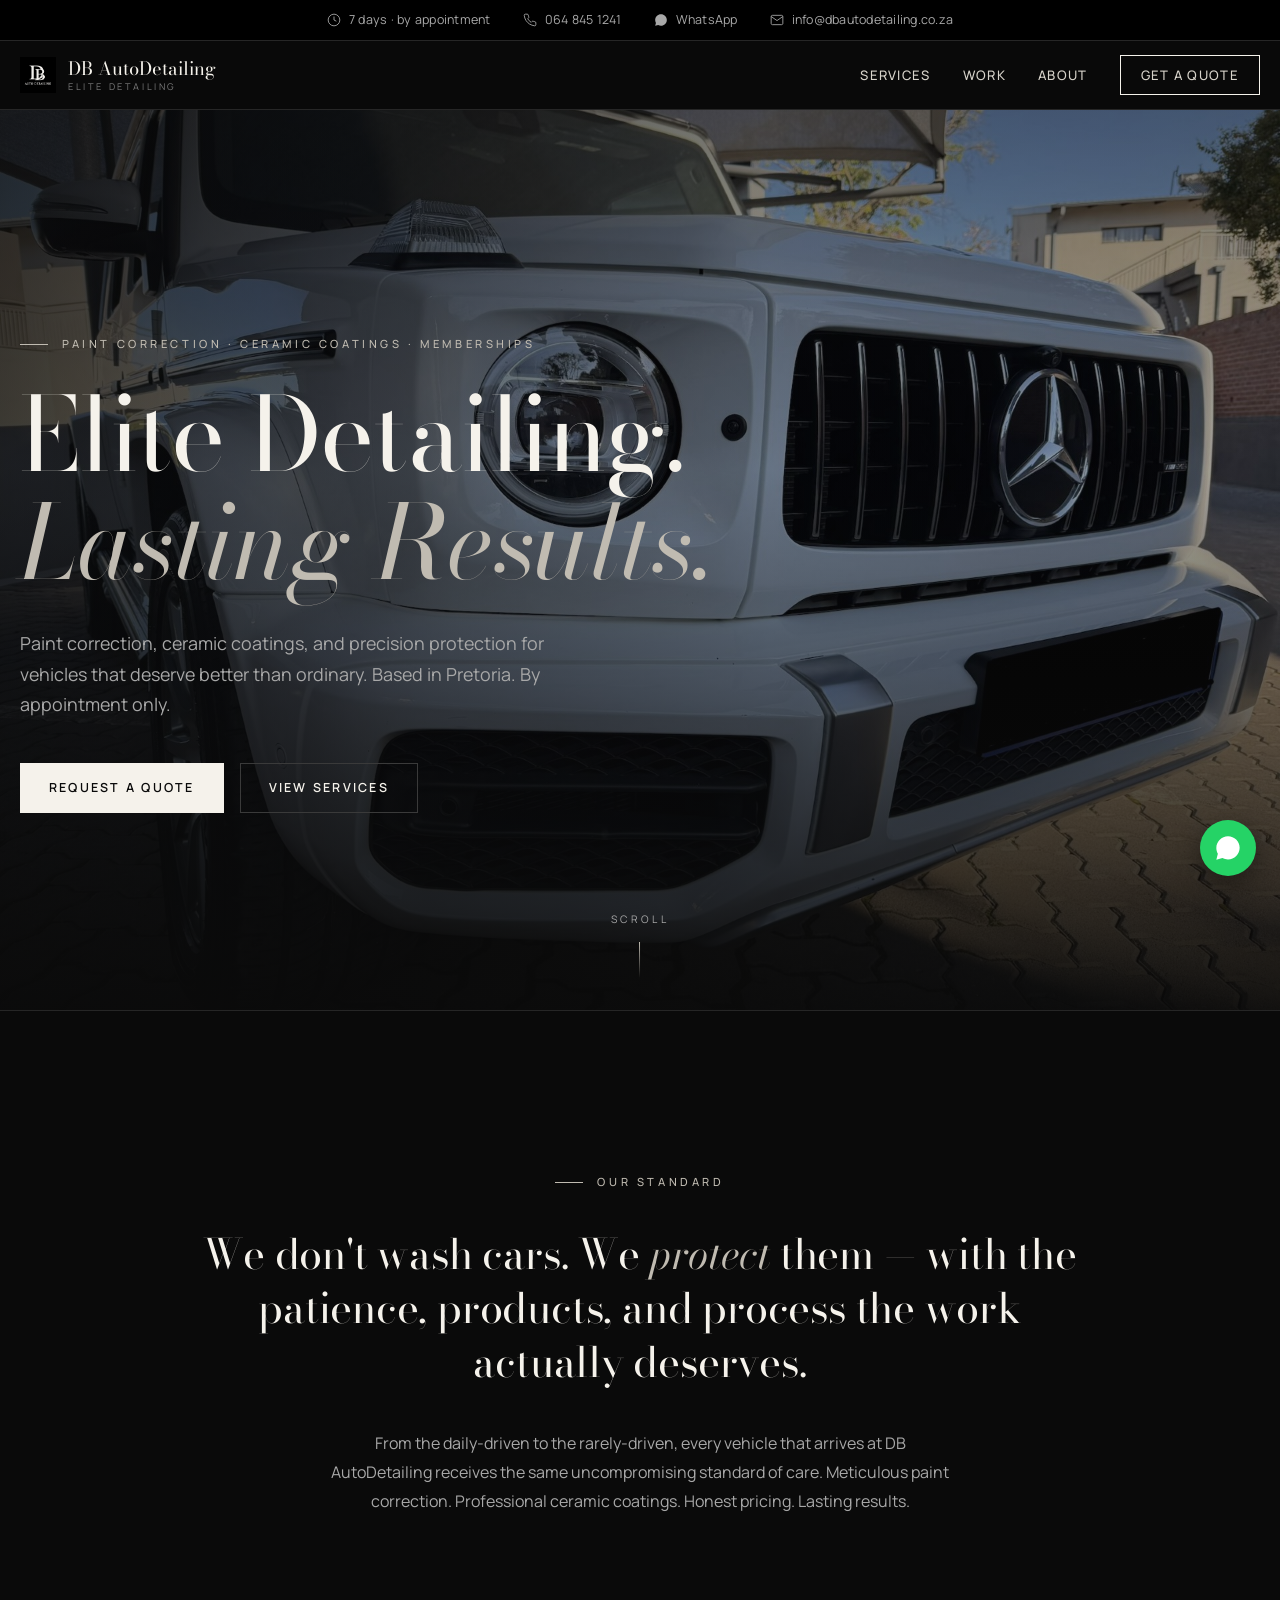
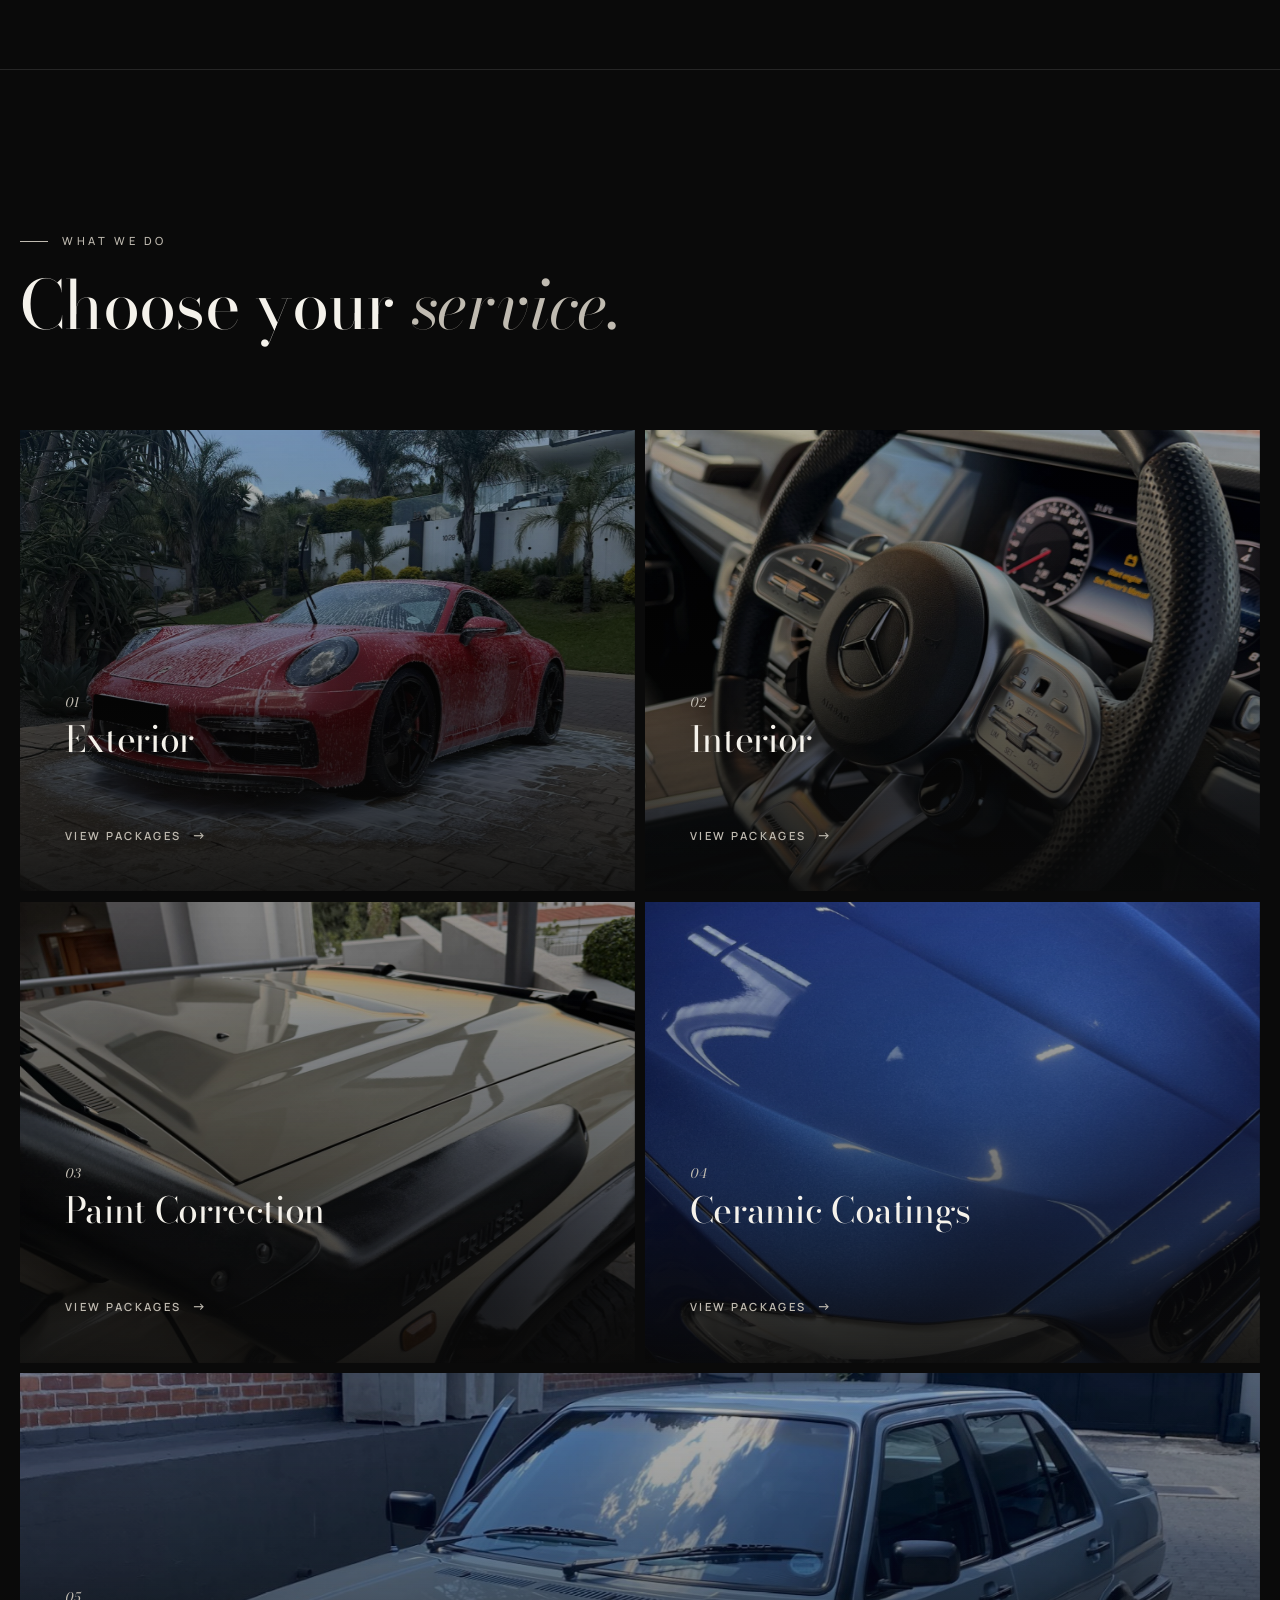
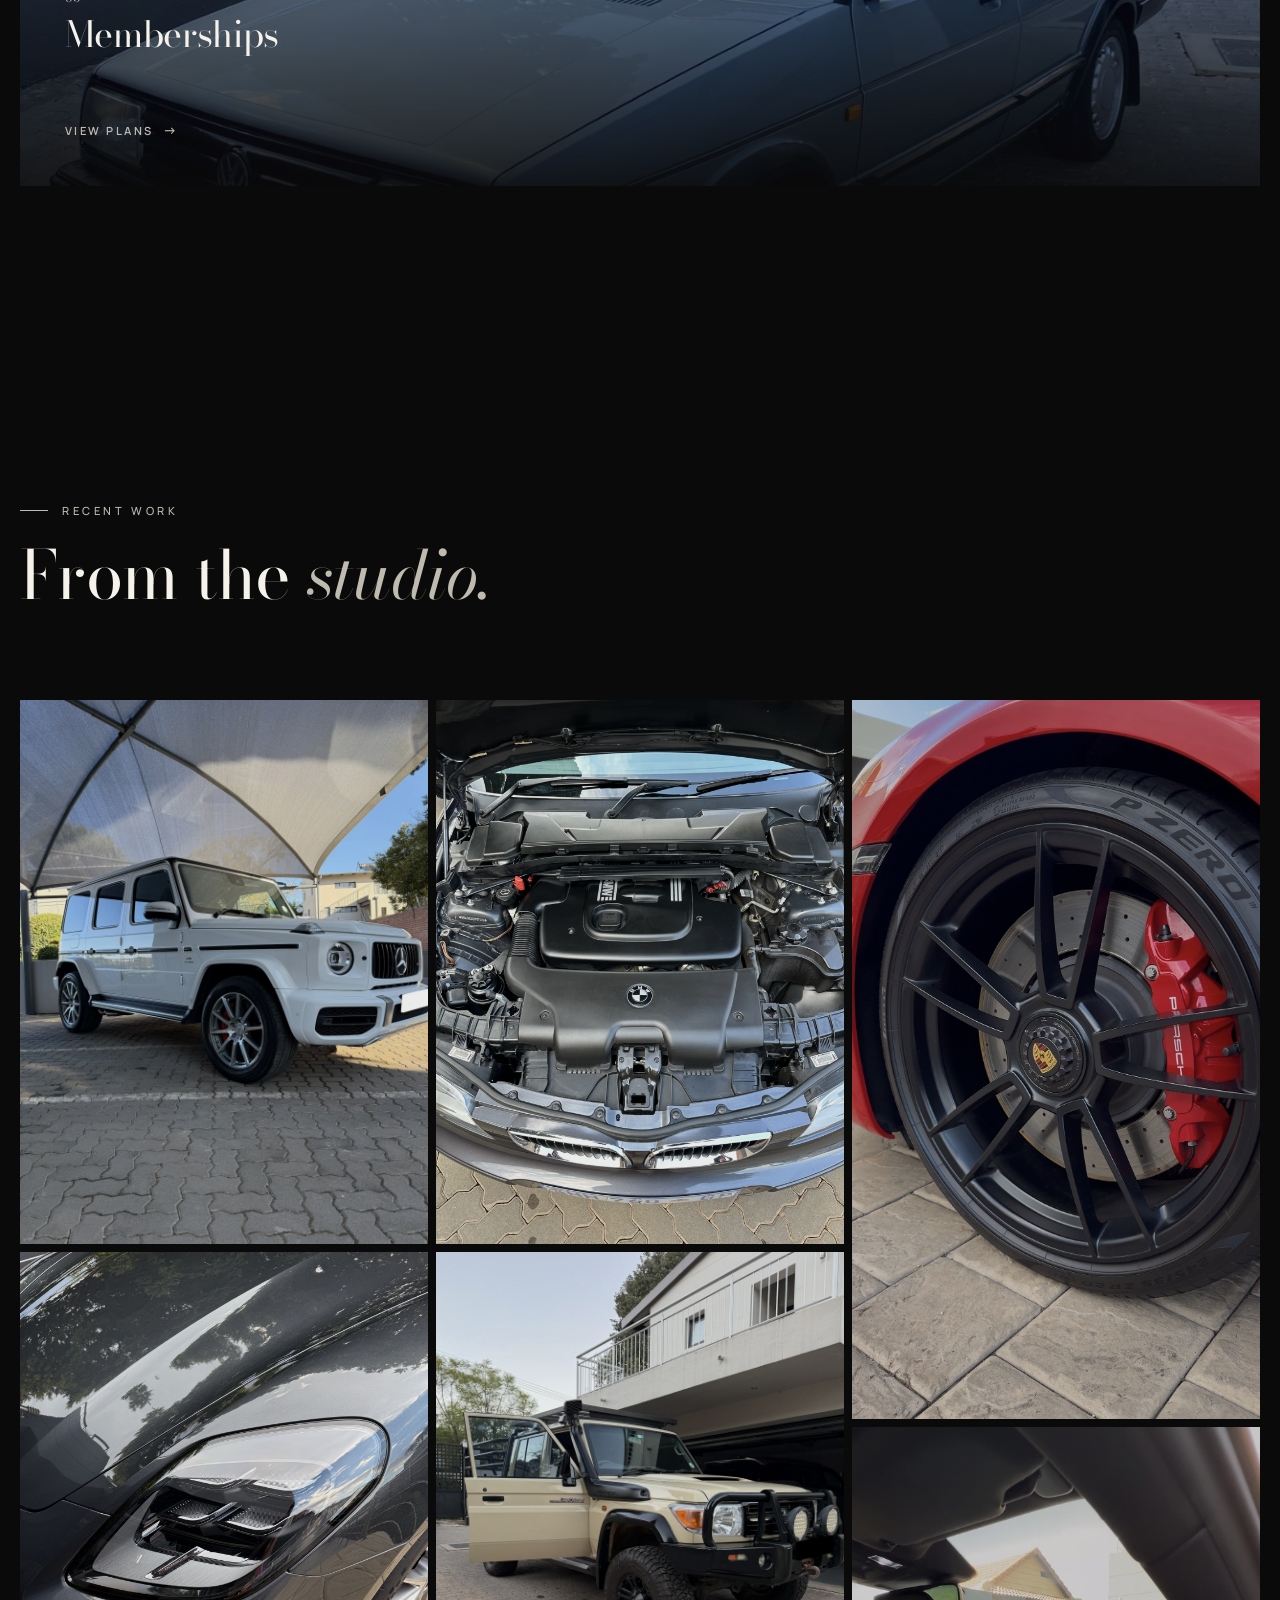
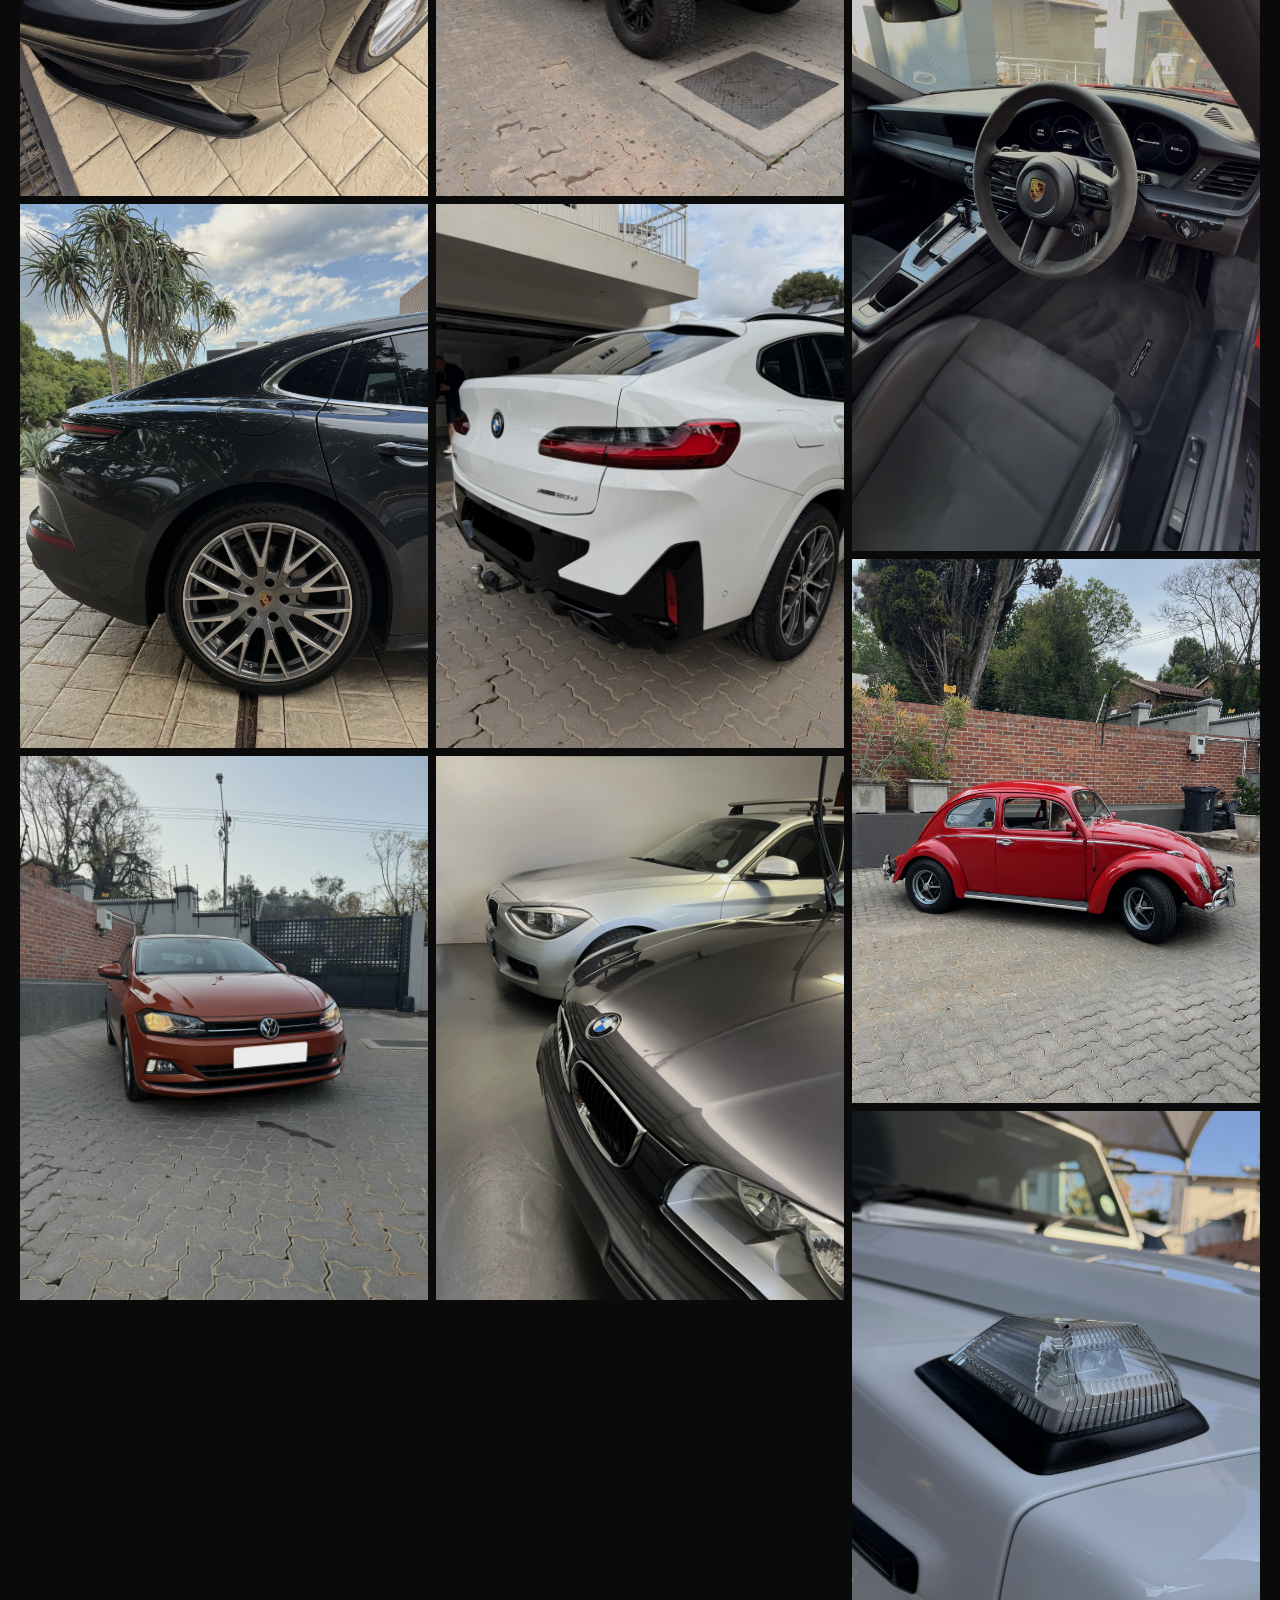
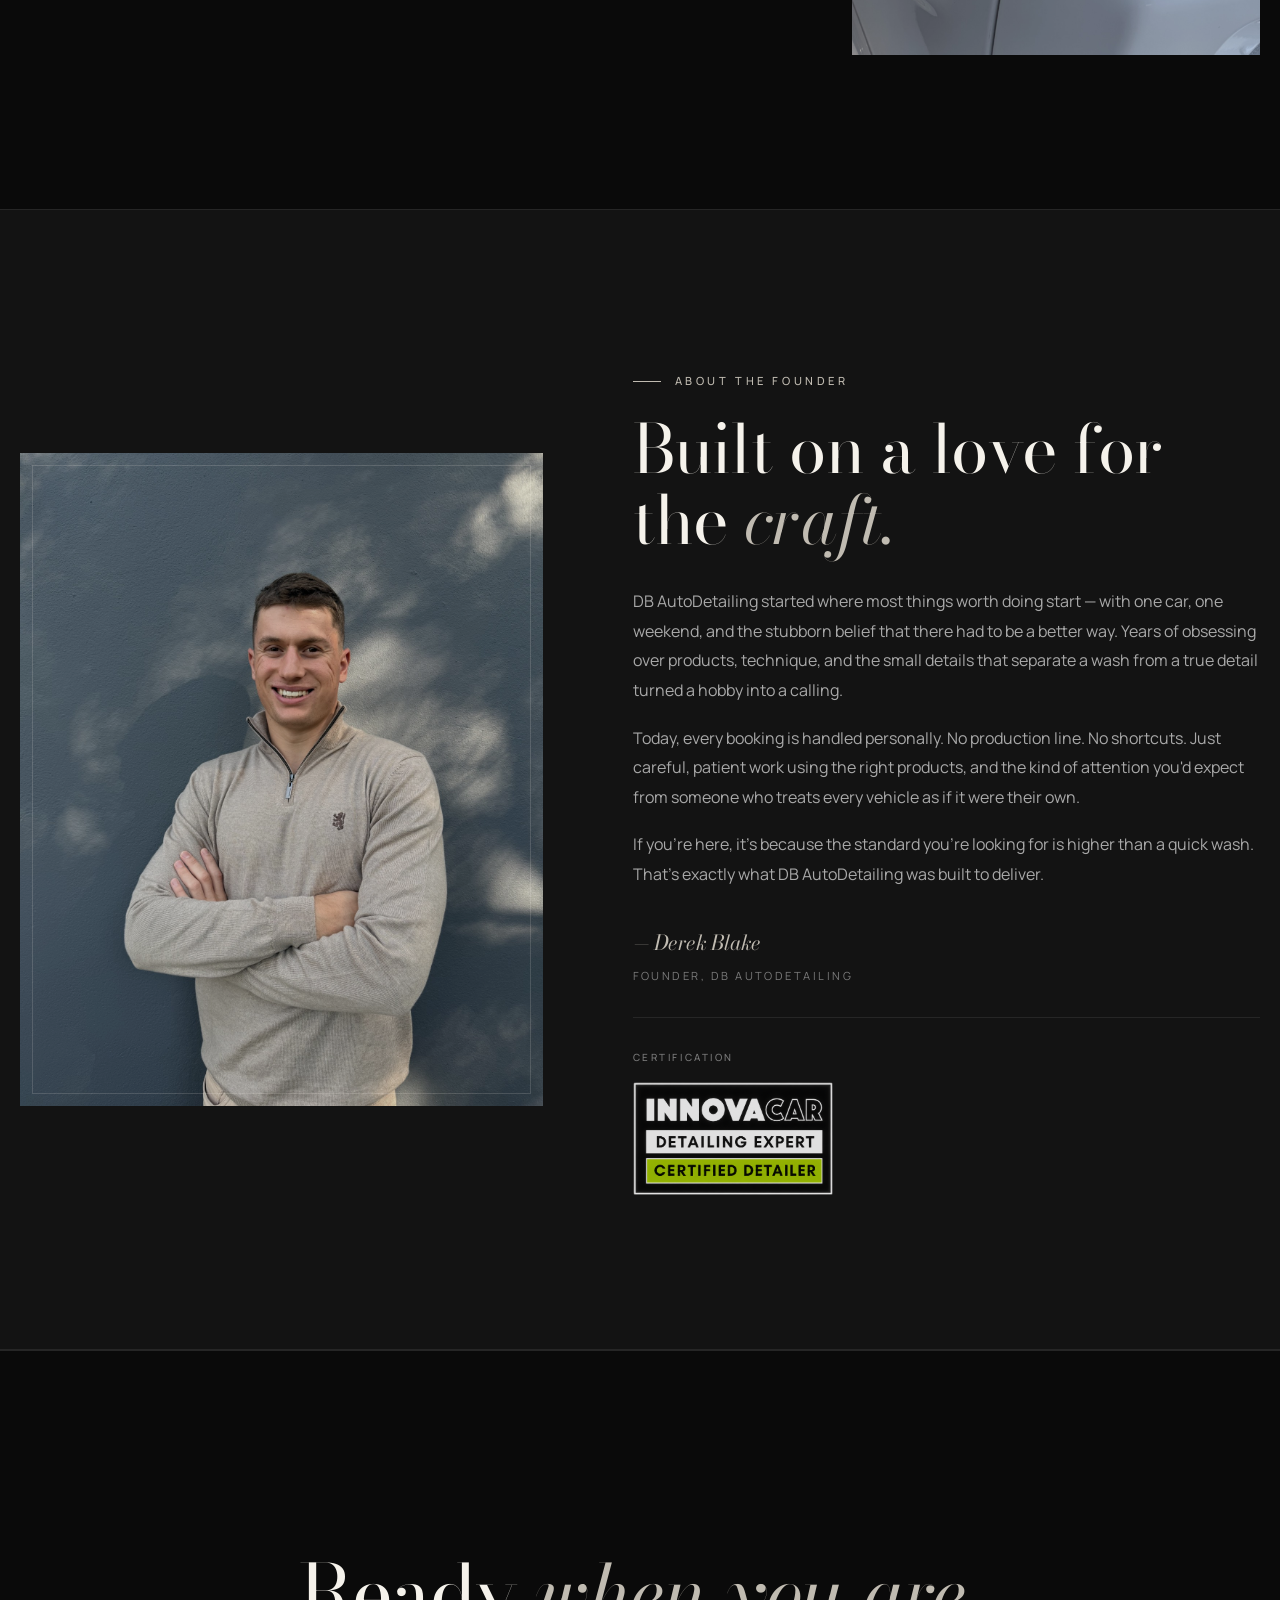
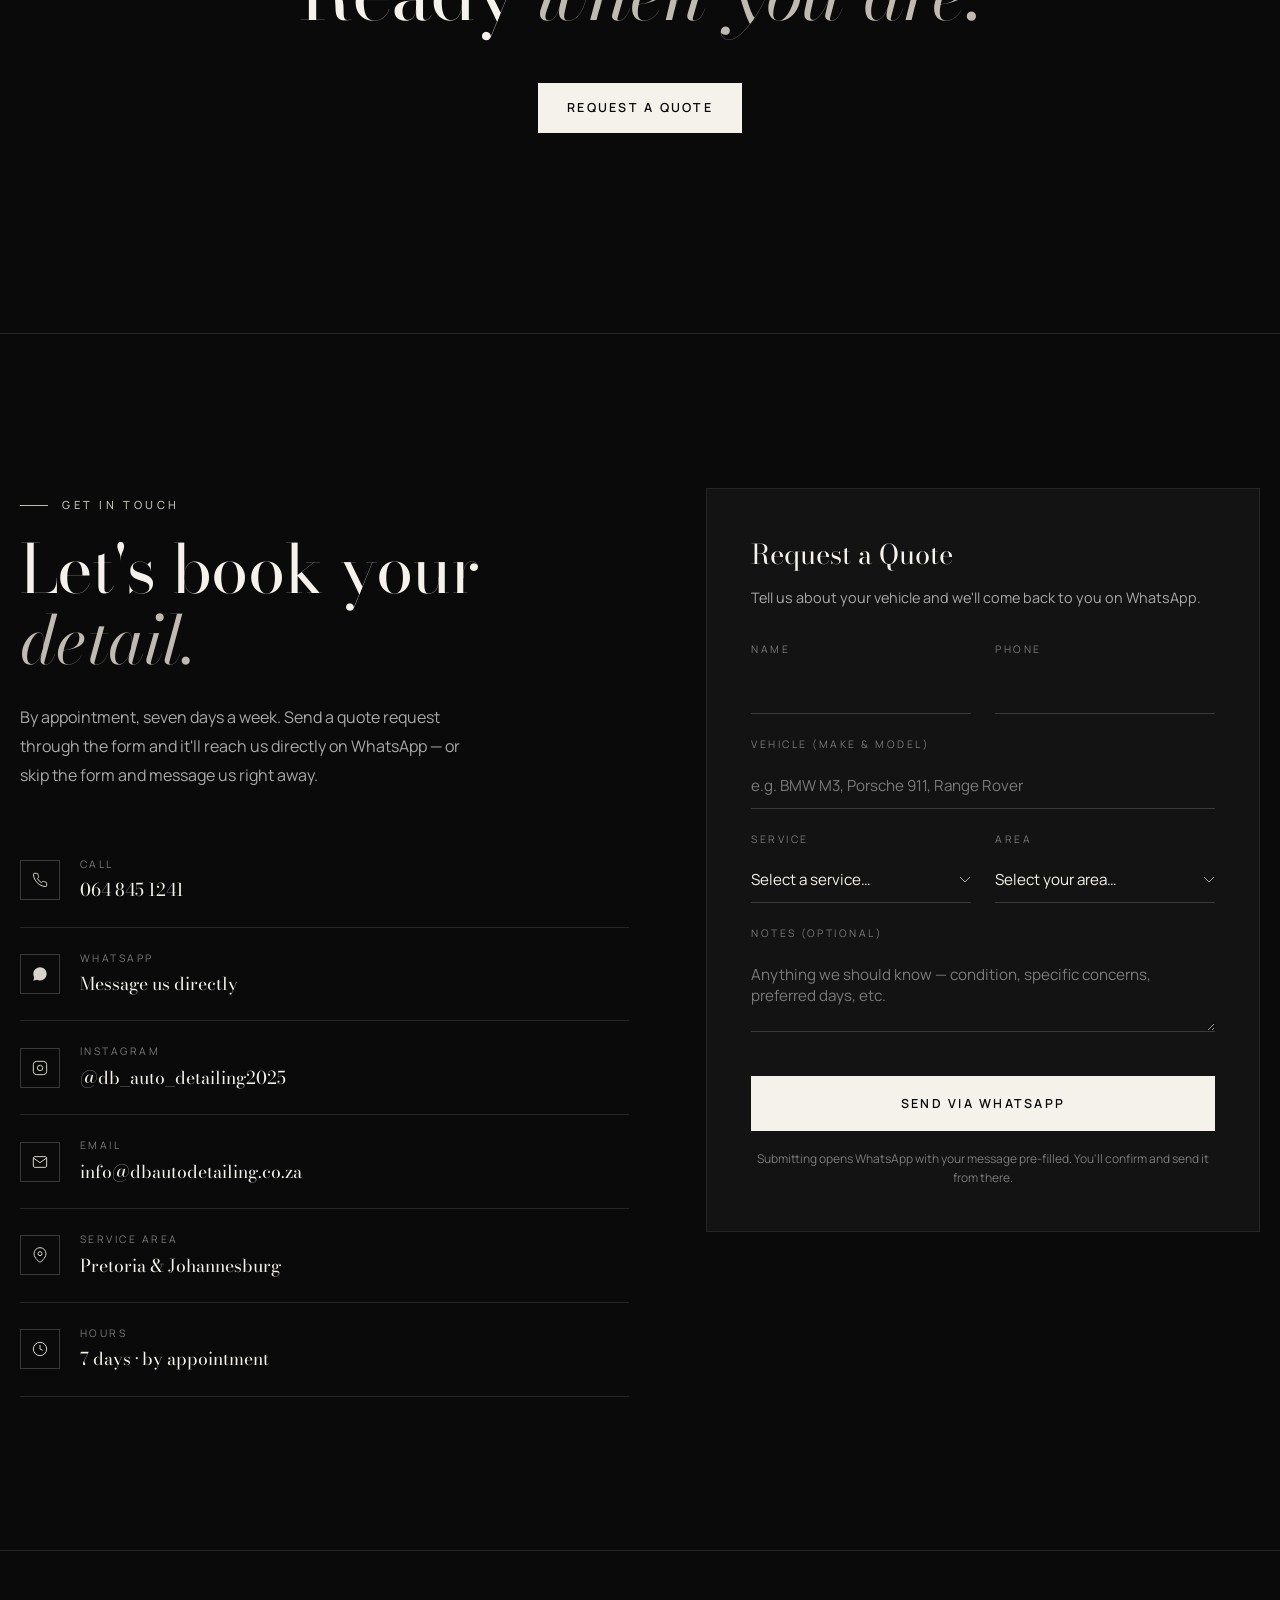
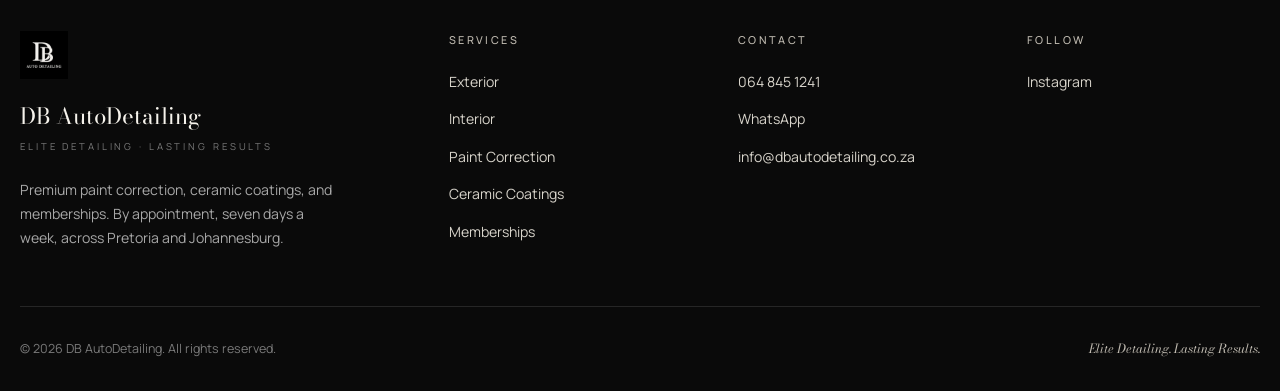
==== commit 8cfaeb66: "Add QR images and update footer blurb Add two new QR code images (qrcode_db-autodetailing.online.png" ====
--- a/index.html
+++ b/index.html
@@ -450,7 +450,7 @@
                     <h3 class="footer-brand-name">DB AutoDetailing</h3>
                     <p class="footer-brand-tag">Elite Detailing · Lasting Results</p>
                     <p class="footer-brand-blurb">
-                        Premium paint correction, ceramic coatings, and PPF. By appointment, seven days a week, across Pretoria and Johannesburg.
+                        Premium paint correction, ceramic coatings, and memberships. By appointment, seven days a week, across Pretoria and Johannesburg.
                     </p>
                 </div>
 
